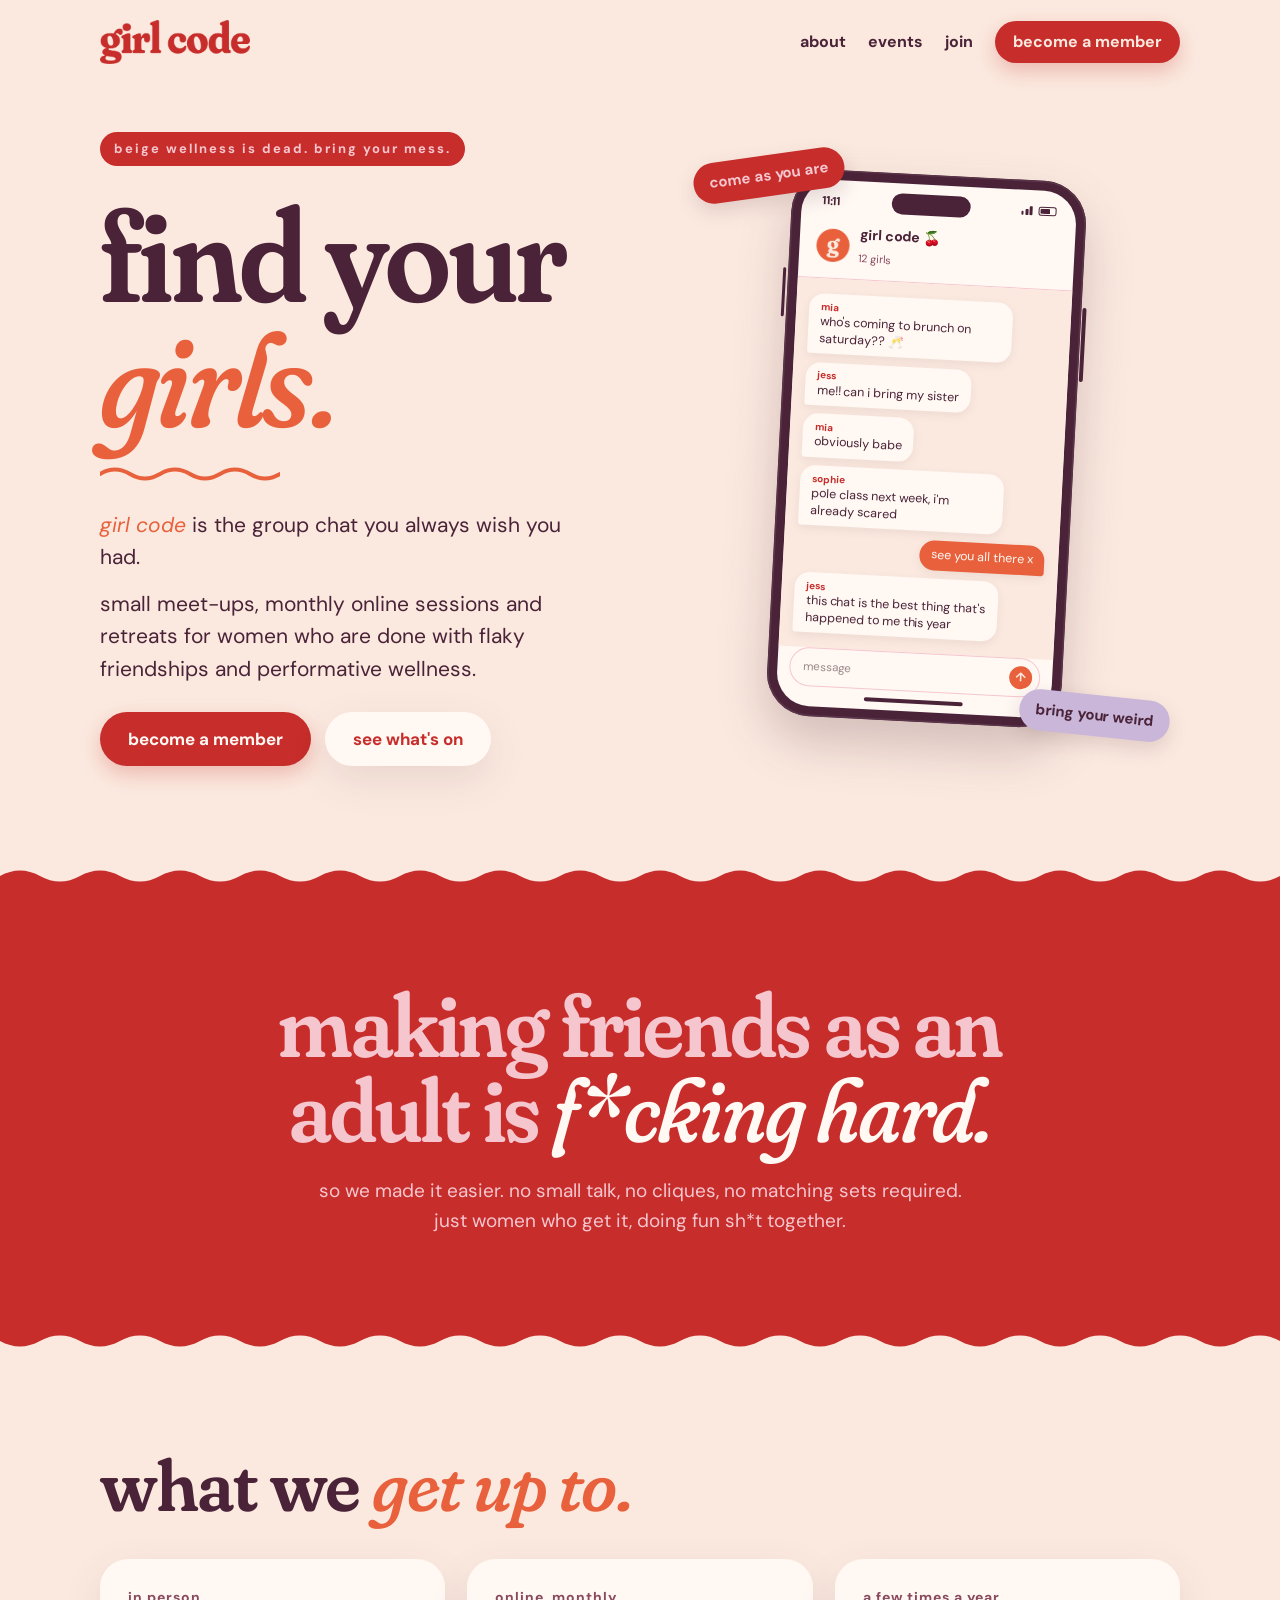
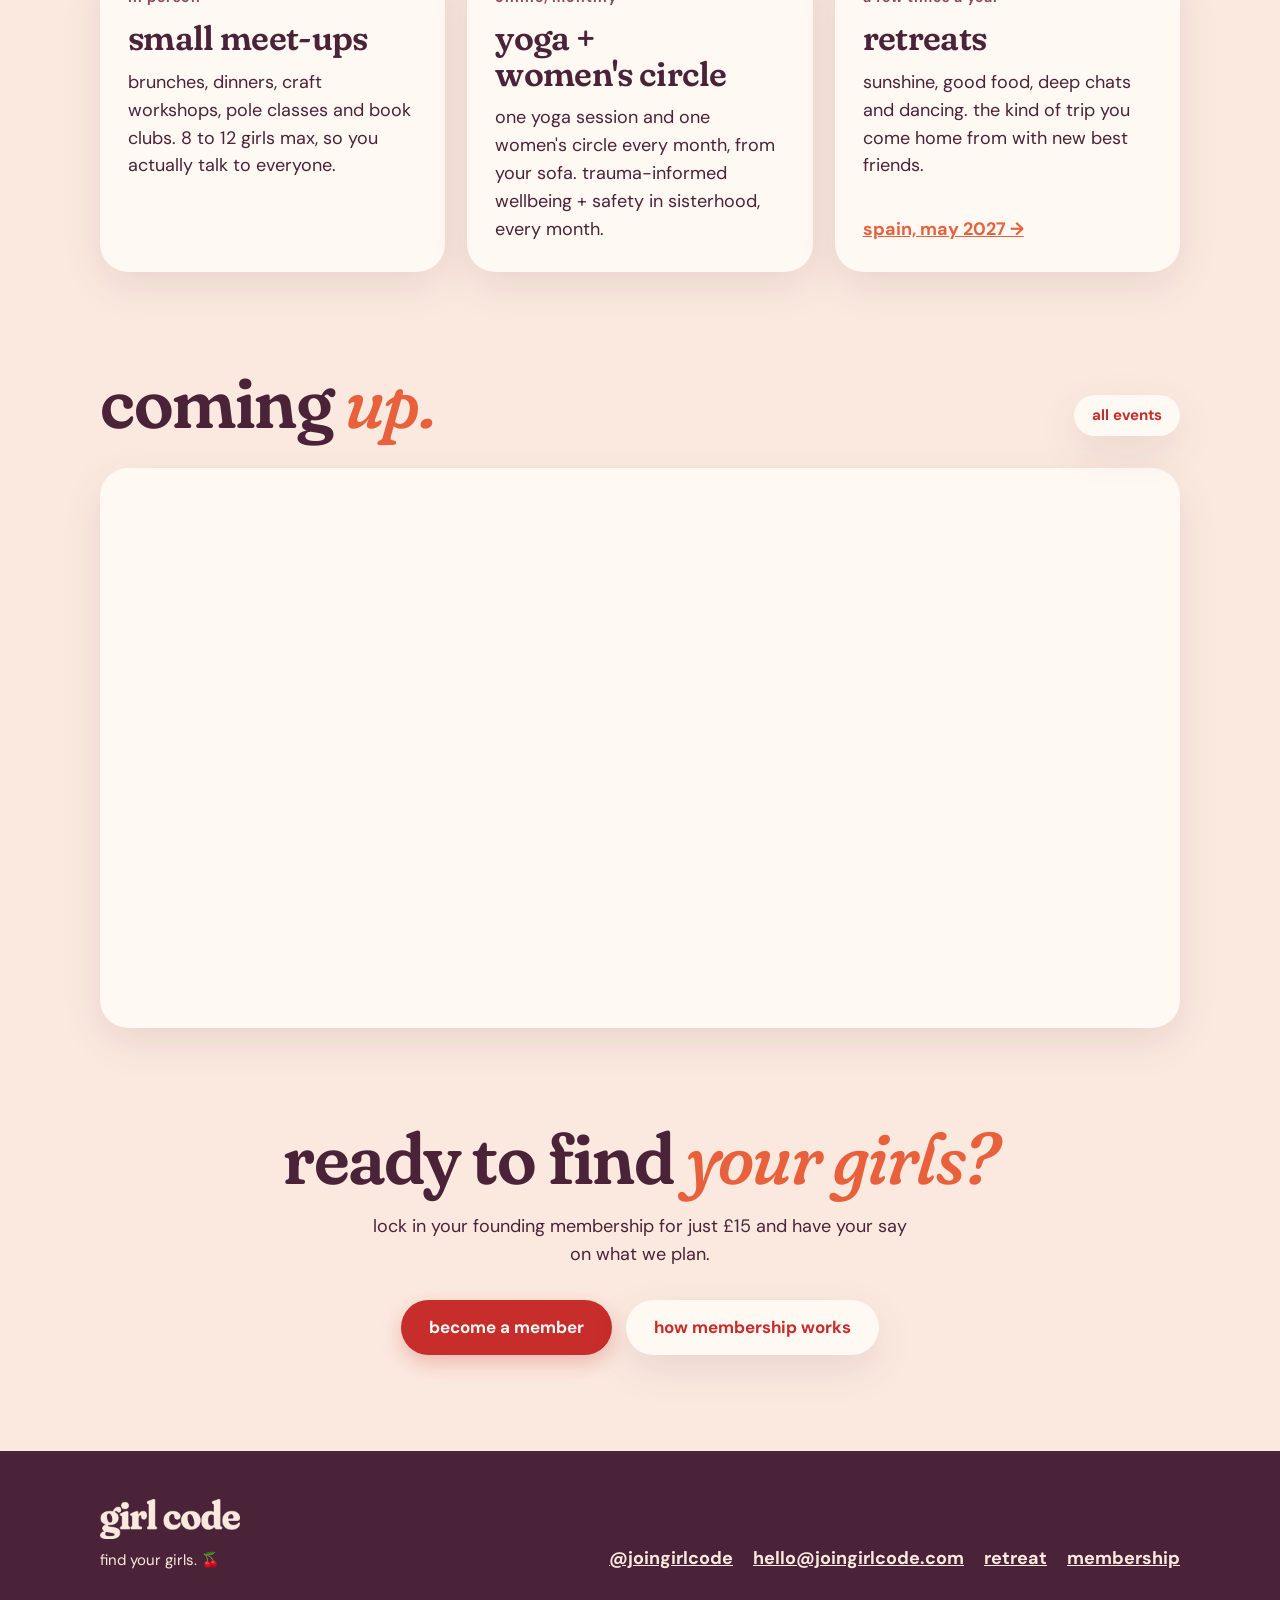
==== index.html @ 413a1314 "Add files via upload" ====
<!DOCTYPE html>
<html lang="en">
<head>
<meta charset="utf-8">
<meta name="viewport" content="width=device-width, initial-scale=1, viewport-fit=cover">
<title>girl code</title>
<meta name="description" content="the group chat you wish you had. small meet-ups, online sessions and retreats for women. find your girls.">
<meta property="og:title" content="girl code">
<meta property="og:description" content="the group chat you wish you had. small meet-ups, online sessions and retreats for women. find your girls.">
<meta property="og:image" content="https://joingirlcode.com/images/share-girlcode-v2.jpg">
<meta property="og:image:width" content="1200">
<meta property="og:image:height" content="630">
<meta name="twitter:card" content="summary_large_image">
<meta property="og:url" content="https://joingirlcode.com/">
<link rel="icon" href="favicon.ico?v=4" sizes="any">
<link rel="icon" type="image/png" sizes="32x32" href="images/favicon-v4-32.png">
<link rel="icon" type="image/png" sizes="192x192" href="images/favicon-v4-192.png">
<link rel="apple-touch-icon" href="images/apple-touch-icon-v4.png">
<link rel="preconnect" href="https://fonts.googleapis.com">
<link rel="preconnect" href="https://fonts.gstatic.com" crossorigin>
<link href="https://fonts.googleapis.com/css2?family=Fraunces:ital,opsz,wght,SOFT,WONK@0,9..144,400..700,0..100,0..1;1,9..144,400..700,0..100,0..1&family=DM+Sans:wght@400;700&display=swap" rel="stylesheet">
<link rel="stylesheet" href="style.css?v=21">
</head>
<body>
<header class="nav">
  <div class="wrap">
    <a class="nav__logo" href="index.html"><img src="images/logo-cherry.png" alt="girl code home" width="150" height="45"></a>
    <ul class="nav__links">
      <li><a href="about.html">about</a></li>
      <li><a href="events.html">events</a></li>
      <li><a href="join.html">join</a></li>
      <li><a class="btn btn--small" href="join.html" style="color:var(--blush)">become a member</a></li>
    </ul>
  </div>
</header>
<main>

<section class="hero">
  <div class="wrap">
    <div class="hero__copy">
      <span class="tag tag--red" style="align-self:flex-start">beige wellness is dead. bring your mess.</span>
      <h1>find your <em>girls.</em></h1>
      <div class="lede"><p style="margin:0 0 14px"><em>girl code</em> is the group chat you always wish you had.</p><p style="margin:0">small meet-ups, monthly online sessions and retreats for women who are done with flaky friendships and performative wellness.</p></div>
      <div class="btn-row">
        <a class="btn" href="join.html">become a member</a>
        <a class="btn btn--light" href="events.html">see what's on</a>
      </div>
    </div>
    <div class="chat" aria-hidden="true">
      <span class="sticker sticker--a">come as you are</span>
      <span class="sticker sticker--b">bring your weird</span>
      <div class="phone">
       <div class="phone__screen">
        <div class="phone__status"><span>11:11</span><span class="phone__island"></span><span class="phone__icons"><i></i><i></i><i></i><b></b></span></div>
        <div class="phone__top"><img src="images/g-sticker.png" alt=""><div><strong>girl code 🍒</strong><small>12 girls</small></div></div>
        <div class="phone__msgs">
          <div class="msg"><b>mia</b>who's coming to brunch on saturday?? 🥂</div>
          <div class="msg"><b>jess</b>me!! can i bring my sister</div>
          <div class="msg"><b>mia</b>obviously babe</div>
          <div class="msg"><b>sophie</b>pole class next week, i'm already scared</div>
          <div class="msg msg--me">see you all there x</div>
          <div class="msg"><b>jess</b>this chat is the best thing that's happened to me this year</div>
        </div>
        <div class="phone__input"><span>message</span><span class="phone__send">↑</span></div>
        <div class="phone__home"></div>
       </div>
      </div>
    </div>
    </div>
  </div>
</section>

<section class="band">
  <div class="wrap">
    <h2>making friends as an adult is <em>f*cking hard.</em></h2>
    <p>so we made it easier. no small talk, no cliques, no matching sets required. just women who get it, doing fun sh*t together.</p>
  </div>
</section>

<section>
  <div class="wrap">
    <h2>what we <em>get up to.</em></h2>
    <div class="grid3">
      <div class="card">
        <span class="card__meta">in person</span>
        <h3>small meet-ups</h3>
        <p>brunches, dinners, craft workshops, pole classes and book clubs. 8 to 12 girls max, so you actually talk to everyone.</p>
      </div>
      <div class="card">
        <span class="card__meta">online, monthly</span>
        <h3>yoga + women's circle</h3>
        <p>one yoga session and one women's circle every month, from your sofa. trauma-informed wellbeing + safety in sisterhood, every month.</p>
      </div>
      <div class="card">
        <span class="card__meta">a few times a year</span>
        <h3>retreats</h3>
        <p>sunshine, good food, deep chats and dancing. the kind of trip you come home from with new best friends.</p><a class="rt-link" href="retreat.html">spain, may 2027 →</a>
      </div>
    </div>
  </div>
</section>

<section class="follow">
  <div class="wrap">
    <div style="display:flex;justify-content:space-between;align-items:end;gap:16px;flex-wrap:wrap">
      <h2>coming <em>up.</em></h2>
      <a class="btn btn--light btn--small" href="events.html">all events</a>
    </div>
    <div class="luma luma--home" style="margin-top:32px">
      <iframe src="https://luma.com/embed/calendar/cal-heo0lxx5D9dYy6X/events?lt=light" title="girl code events calendar" loading="lazy" allowfullscreen></iframe>
    </div>
  </div>
</section>

<section class="cta follow">
  <div class="wrap">
    <h2>ready to find <em>your girls?</em></h2>
    <p>lock in your founding membership for just £15 and have your say on what we plan.</p>
    <div class="btn-row">
      <a class="btn" href="join.html">become a member</a>
      <a class="btn btn--light" href="join.html">how membership works</a>
    </div>
  </div>
</section>
</main>
<footer>
  <div class="wrap">
    <div>
      <img src="images/logo-peach-v2.png" alt="girl code" width="140" height="42">
      <p>find your girls. 🍒</p>
    </div>
    <div class="foot-links">
      <a href="https://www.instagram.com/joingirlcode/" target="_blank" rel="noopener">@joingirlcode</a>
      <a href="mailto:hello@joingirlcode.com">hello@joingirlcode.com</a>
      <a href="retreat.html">retreat</a>
      <a href="join.html">membership</a>
    </div>
  </div>
</footer>
</body>
</html>
---- style.css ----
/* girl code — sunset spritz: peach, aperol, cherry + pink, plum text, soft fraunces, wavy lines */
:root {
  --blush: #FBE9DF;   /* peach (background) */
  --rose: #F6C6CF;    /* pink */
  --cherry: #E8613C;  /* aperol (main accent) */
  --red: #C62D2B;     /* cherry red */
  --coral: #F08A7E;
  --lilac: #C9B6D9;
  --deep: #8A4A5E;
  --ink: #4A2338;     /* plum (text) */
  --white: #FFF8F3;
  --soft: 0 14px 40px rgba(74, 35, 56, .10);
  --serif: 'Fraunces', Georgia, 'Times New Roman', serif;
  --sans: 'DM Sans', Helvetica, Arial, sans-serif;
  --gutter: max(20px, env(safe-area-inset-left, 0px));
  --gutter-r: max(20px, env(safe-area-inset-right, 0px));
  --wrap: 1120px;
  color-scheme: light;
}

* { box-sizing: border-box; }
html { scroll-behavior: smooth; }
body {
  margin: 0;
  background: var(--blush);
  color: var(--ink);
  font-family: var(--sans);
  font-size: 18px;
  line-height: 1.55;
  -webkit-font-smoothing: antialiased;
}
img { max-width: 100%; display: block; }
a { color: var(--cherry); }
a:focus-visible, button:focus-visible { outline: 3px solid var(--cherry); outline-offset: 3px; border-radius: 6px; }

.wrap { max-width: var(--wrap); margin: 0 auto; padding-left: var(--gutter); padding-right: var(--gutter-r); }

/* nav */
.nav { padding-block: 20px; }
.nav .wrap { display: flex; align-items: center; justify-content: space-between; gap: 16px; flex-wrap: wrap; }
.nav__logo img { width: 150px; }
.nav__links { display: flex; align-items: center; gap: 22px; flex-wrap: wrap; list-style: none; margin: 0; padding: 0; }
.nav__links a { color: var(--ink); text-decoration: none; font-weight: 700; font-size: 16px; }
.nav__links a:hover, .nav__links a[aria-current="page"] { color: var(--cherry); text-decoration: underline; text-underline-offset: 5px; text-decoration-thickness: 2px; }

/* buttons */
.btn {
  display: inline-block; text-decoration: none; font-weight: 700; font-size: 17px;
  padding: 14px 28px; border-radius: 999px; border: 2px solid var(--ink);
  background: var(--cherry); color: var(--blush);
  transition: transform .15s ease, box-shadow .15s ease;
  box-shadow: 4px 4px 0 var(--ink);
}
.btn:hover { transform: translate(-2px, -2px); box-shadow: 6px 6px 0 var(--ink); }
.btn--light { background: var(--white); color: var(--cherry); }
.btn--small { padding: 9px 18px; font-size: 15px; box-shadow: 3px 3px 0 var(--ink); }
.btn-row { display: flex; gap: 14px; flex-wrap: wrap; }

/* type */
h1, h2, h3 { font-family: var(--serif); font-weight: 400; line-height: .95; margin: 0; text-wrap: balance; }
h1 { font-size: clamp(64px, 11vw, 132px); letter-spacing: -1px; }
h2 { font-size: clamp(42px, 6vw, 72px); }
h3 { font-size: 34px; line-height: 1.05; }
em { color: var(--cherry); }
.lede { font-size: 21px; max-width: 34ch; }
.tag {
  display: inline-block; background: var(--ink); color: var(--blush); font-weight: 700;
  font-size: 13px; letter-spacing: 2px; padding: 7px 14px; border-radius: 999px;
}
.tag--red { background: var(--cherry); }
.tag--rose { background: var(--rose); color: var(--ink); }
.muted { color: var(--deep); }

section { padding-block: 72px; }

/* hero */
.hero { padding-block: 40px 80px; overflow-x: clip; }
.hero .wrap { display: grid; grid-template-columns: 1.05fr 1fr; gap: 40px; align-items: center; }
.hero__copy { display: flex; flex-direction: column; gap: 26px; min-width: 0; }
.fan { position: relative; height: 520px; }
.fan img {
  position: absolute; width: 190px; border-radius: 22px; border: 3px solid var(--ink);
  box-shadow: 0 16px 30px rgba(42, 26, 26, .22); top: 40px; left: 50%;
  transition: transform .3s ease;
}
.fan img:nth-child(1) { transform: translateX(-150%) rotate(-16deg); top: 90px; }
.fan img:nth-child(2) { transform: translateX(-95%) rotate(-7deg); top: 50px; }
.fan img:nth-child(3) { transform: translateX(-50%) rotate(2deg); top: 30px; }
.fan img:nth-child(4) { transform: translateX(-5%) rotate(10deg); top: 60px; }
.fan img:nth-child(5) { transform: translateX(45%) rotate(18deg); top: 110px; }
.fan:hover img:nth-child(3) { transform: translateX(-50%) rotate(2deg) translateY(-12px); }
.bubble {
  position: absolute; font-weight: 700; font-size: 17px; padding: 10px 18px; border: 2px solid var(--ink);
  border-radius: 20px 20px 20px 4px; background: var(--white); color: var(--ink); z-index: 2;
}
.bubble--red { background: var(--cherry); color: var(--blush); border-radius: 20px 20px 4px 20px; }

/* POV band */
.band { background: var(--cherry); color: var(--blush); text-align: center; padding-block: 64px; }
.band h2 { font-size: clamp(46px, 7vw, 92px); }
.band em { color: var(--rose); }
.band p { max-width: 52ch; margin: 22px auto 0; font-size: 19px; }

/* cards */
.grid3 { display: grid; grid-template-columns: repeat(3, minmax(0, 1fr)); gap: 22px; margin-top: 40px; }
.card {
  background: var(--white); border: 2px solid var(--ink); border-radius: 24px; padding: 28px;
  display: flex; flex-direction: column; gap: 12px; min-width: 0;
}
.card p { margin: 0; }
.card__meta { font-size: 14px; font-weight: 700; letter-spacing: 1px; color: var(--deep); }

/* events */
.event { display: grid; grid-template-columns: 170px 1fr auto; gap: 26px; align-items: center;
  background: var(--white); border: 2px solid var(--ink); border-radius: 24px; padding: 26px 30px; }
.event + .event { margin-top: 18px; }
.event__when { font-family: var(--serif); font-size: 32px; line-height: 1; color: var(--cherry); }
.event__when small { display: block; font-family: var(--sans); font-size: 14px; font-weight: 700; color: var(--ink); margin-top: 8px; letter-spacing: 1px; }
.event__body { min-width: 0; display: flex; flex-direction: column; gap: 8px; }
.event__body p { margin: 0; }
.event__tags { display: flex; gap: 8px; flex-wrap: wrap; }

/* table */
.table-wrap { overflow-x: auto; margin-top: 34px; border: 2px solid var(--ink); border-radius: 24px; background: var(--white); }
table { width: 100%; border-collapse: collapse; min-width: 560px; }
th, td { text-align: left; padding: 16px 22px; border-bottom: 1px solid var(--rose); vertical-align: top; }
thead th { background: var(--ink); color: var(--blush); font-size: 15px; letter-spacing: 1px; }
thead th.highlight { background: var(--cherry); }
tbody tr:last-child td { border-bottom: 0; }
td.yes { font-weight: 700; color: var(--cherry); }

/* price */
.price { display: grid; grid-template-columns: 1fr 1fr; gap: 22px; margin-top: 40px; }
.price__card { border: 2px solid var(--ink); border-radius: 28px; padding: 32px; background: var(--white); display: flex; flex-direction: column; gap: 14px; min-width: 0; }
.price__card--hot { background: var(--cherry); color: var(--blush); box-shadow: 8px 8px 0 var(--ink); }
.price__card--hot em { color: var(--rose); }
.price__num { font-family: var(--serif); font-size: 88px; line-height: .9; }
.price__num small { font-family: var(--sans); font-size: 18px; }
.price__card ul { margin: 0; padding-left: 20px; display: flex; flex-direction: column; gap: 6px; }

/* about */
.split { display: grid; grid-template-columns: 1fr 1fr; gap: 56px; align-items: start; }
.split > * { min-width: 0; }
.prose p { margin: 0 0 18px; max-width: 60ch; }
.photo { position: relative; border: 3px solid var(--ink); border-radius: 28px; background: var(--rose); aspect-ratio: 4 / 5; overflow: hidden; display: grid; place-items: center; transform: rotate(-2deg); max-width: 100%; }
.photo img { width: 100%; height: 100%; object-fit: cover; }
.photo img.placeholder { position: absolute; top: 50%; left: 50%; transform: translate(-50%, -50%); width: 45%; height: auto; object-fit: contain; }
.prose .quote, .quote { font-family: var(--serif); font-style: italic; font-size: 34px; line-height: 1.1; color: var(--cherry); border-left: 4px solid var(--cherry); padding-left: 20px; margin: 48px 0 30px; }

/* cta */
.cta { text-align: center; }
.cta .btn-row { justify-content: center; margin-top: 28px; }
.cta p { max-width: 46ch; margin: 18px auto 0; }

/* footer */
footer { background: var(--ink); color: var(--blush); padding-block: 48px; }
footer .wrap { display: flex; justify-content: space-between; gap: 24px; flex-wrap: wrap; align-items: flex-end; }
footer a { color: var(--blush); }
footer img { width: 140px; margin-bottom: 10px; }
footer p { margin: 0; font-size: 15px; }
.foot-links { display: flex; gap: 20px; flex-wrap: wrap; font-weight: 700; }

@media (max-width: 860px) {
  .hero .wrap, .split, .price { grid-template-columns: 1fr; }
  .grid3 { grid-template-columns: 1fr; }
  .fan { height: 420px; }
  .fan img { width: 150px; }
  .event { grid-template-columns: 1fr; gap: 14px; }
  section { padding-block: 56px; }
}
@media (max-width: 480px) {
  .nav__links { gap: 14px; }
  .nav__links a { font-size: 15px; }
  .fan { height: 340px; }
  .fan img { width: 118px; border-radius: 16px; }
  .bubble { font-size: 14px; }
}
@media (prefers-reduced-motion: reduce) {
  * { transition: none !important; scroll-behavior: auto !important; }
}

/* group chat mockup (home hero) */
.chat { position: relative; display: flex; justify-content: center; padding-block: 20px; }
.phone {
  width: 330px; max-width: 100%; background: var(--ink); border-radius: 52px; padding: 12px;
  box-shadow: 10px 10px 0 var(--cherry), inset 0 0 0 2px #4a3434; transform: rotate(3deg); position: relative;
}
.phone::before, .phone::after { content: ""; position: absolute; width: 4px; border-radius: 4px; background: var(--ink); }
.phone::before { left: -6px; top: 120px; height: 60px; }
.phone::after { right: -6px; top: 150px; height: 90px; }
.phone__screen { background: var(--white); border-radius: 40px; overflow: hidden; }
.phone__status { display: flex; align-items: center; justify-content: space-between; padding: 12px 24px 4px; font-size: 14px; font-weight: 700; }
.phone__island { width: 96px; height: 26px; border-radius: 999px; background: var(--ink); }
.phone__icons { display: flex; align-items: flex-end; gap: 2px; }
.phone__icons i { display: block; width: 3px; background: var(--ink); border-radius: 1px; }
.phone__icons i:nth-child(1) { height: 5px; } .phone__icons i:nth-child(2) { height: 8px; } .phone__icons i:nth-child(3) { height: 11px; }
.phone__icons b { display: block; width: 22px; height: 11px; border: 1.5px solid var(--ink); border-radius: 3px; margin-left: 5px; background: linear-gradient(90deg, var(--ink) 70%, transparent 70%); background-clip: content-box; padding: 1px; }
.phone__input { display: flex; align-items: center; justify-content: space-between; margin: 0 14px 10px; padding: 8px 8px 8px 16px; border: 1.5px solid var(--rose); border-radius: 999px; color: #9b8a8c; font-size: 14px; background: var(--white); }
.phone__send { width: 28px; height: 28px; border-radius: 50%; background: var(--cherry); color: var(--blush); display: grid; place-items: center; font-weight: 700; font-size: 15px; }
.phone__home { width: 120px; height: 5px; border-radius: 999px; background: var(--ink); margin: 6px auto 10px; }
.phone__top { display: flex; align-items: center; gap: 12px; padding: 10px 20px 12px; border-bottom: 2px solid var(--rose); }
.phone__top img { width: 40px; height: 40px; object-fit: contain; }
.phone__top strong { display: block; font-size: 17px; }
.phone__top small { color: var(--deep); font-size: 13px; }
.phone__msgs { display: flex; flex-direction: column; gap: 10px; padding: 18px 16px 18px; background: var(--blush); }
.msg { align-self: flex-start; max-width: 82%; background: var(--white); border: 2px solid var(--ink); border-radius: 18px 18px 18px 4px; padding: 8px 14px; font-size: 15px; line-height: 1.35; }
.msg b { display: block; font-size: 12px; color: var(--cherry); }
.msg--me { align-self: flex-end; background: var(--cherry); color: var(--blush); border-radius: 18px 18px 4px 18px; }
.sticker { position: absolute; z-index: 2; font-weight: 700; font-size: 15px; padding: 9px 16px; border: 2px solid var(--ink); border-radius: 999px; }
.sticker--a { top: 0; left: 4%; background: var(--cherry); color: var(--blush); transform: rotate(-8deg); }
.sticker--b { bottom: 6px; right: 2%; background: var(--rose); color: var(--ink); transform: rotate(6deg); }
@media (max-width: 480px) { .phone { width: 296px; border-radius: 46px; } .sticker { font-size: 13px; } }

.origin-quote { align-self: center; }
.origin-quote .quote { font-size: 46px; margin: 0; padding-left: 28px; }
@media (max-width: 800px) { .origin-quote .quote { font-size: 34px; margin-top: 16px; } }

/* waitlist page */
.wl { padding-block: 40px 90px; overflow-x: clip; }
.wl .wrap { display: grid; grid-template-columns: 1.1fr 1fr; grid-template-areas: 'intro card' 'perks card'; column-gap: 56px; row-gap: 36px; align-items: start; }
.wl__intro { grid-area: intro; } .wl__perks { grid-area: perks; } .wl__card { grid-area: card; }
.wl__copy { display: flex; flex-direction: column; gap: 22px; min-width: 0; }
.wl__h2 { font-size: clamp(34px, 4vw, 48px); margin-top: 14px; }
.perks { list-style: none; margin: 0; padding: 0; display: flex; flex-direction: column; gap: 16px; }
.perks li { display: flex; gap: 16px; align-items: flex-start; font-size: 17px; line-height: 1.5; }
.perks li > span { flex: none; font-size: 18px; line-height: 1.5; }
.wl__card { position: relative; background: var(--white); border: 3px solid var(--ink); border-radius: 28px; padding: 44px 36px 34px; box-shadow: 10px 10px 0 var(--cherry); margin-top: 30px; min-width: 0; }
.wl__card h3 { font-family: var(--serif); font-weight: 400; font-size: 46px; line-height: 1; margin: 0 0 10px; }
.wl__card h3 em { color: var(--cherry); }
.wl__sticker { background: var(--rose); color: var(--ink); position: absolute; top: -22px; right: 24px; transform: rotate(6deg); }
.field { display: flex; flex-direction: column; gap: 8px; font-weight: 700; font-size: 14px; letter-spacing: .5px; margin-bottom: 18px; }
.field input { font: inherit; font-weight: 400; font-size: 18px; padding: 16px 18px; border: 2px solid var(--ink); border-radius: 16px; background: var(--blush); color: var(--ink); outline: none; width: 100%; box-sizing: border-box; }
.field input:focus { border-color: var(--cherry); box-shadow: 0 0 0 4px var(--rose); }
.consent { display: flex; gap: 12px; align-items: flex-start; font-size: 14px; line-height: 1.45; color: var(--deep); margin-bottom: 24px; cursor: pointer; }
.consent input { flex: none; width: 22px; height: 22px; margin: 1px 0 0; accent-color: var(--cherry); }
.wl__btn { width: 100%; justify-content: center; font-size: 19px; border: 0; cursor: pointer; }
.wl__btn:disabled { opacity: .7; cursor: wait; }
.wl__err { color: var(--cherry); font-weight: 700; font-size: 14px; margin: 12px 0 0; min-height: 1em; }
.wl__done { text-align: center; }
.wl__done h3 { margin-top: 16px; }
.wl__done p { margin: 0 0 22px; font-size: 17px; }
@media (max-width: 860px) {
  .wl .wrap { grid-template-columns: 1fr; grid-template-areas: 'intro' 'card' 'perks'; row-gap: 30px; }
  .wl__h2 { margin-top: 20px; }
  .wl__card { padding: 40px 22px 28px; box-shadow: 6px 6px 0 var(--cherry); }
}
.wl .lede { max-width: 38ch; text-wrap: pretty; }

/* events: phone readability */
@media (max-width: 860px) {
  .event { gap: 18px; padding: 28px 24px 26px; border-radius: 22px; }
  .event + .event { margin-top: 22px; }
  .event__when { display: flex; align-items: baseline; flex-wrap: wrap; gap: 4px 12px; font-size: 26px; padding-bottom: 16px; border-bottom: 2px solid var(--rose); }
  .event__when small { margin-top: 0; font-size: 13px; color: var(--deep); }
  .event__body { gap: 14px; }
  .event__tags .tag { font-size: 11px; letter-spacing: 1.5px; padding: 6px 12px; }
  .event__body h3 { font-size: 32px; line-height: 1; }
  .event__body p { font-size: 16px; line-height: 1.65; color: #4a3434; }
  .event .btn { align-self: flex-start; justify-self: start; width: auto; padding: 12px 22px; font-size: 15px; }
}

/* luma calendar */
.luma { background: var(--white); border: 3px solid var(--ink); border-radius: 28px; overflow: hidden; box-shadow: 8px 8px 0 var(--cherry); }
.luma iframe { display: block; width: 100%; height: 760px; border: 0; }
.luma__note { margin: 26px 0 0; font-size: 16px; color: var(--deep); }
@media (max-width: 860px) {
  .luma { border-radius: 22px; box-shadow: 5px 5px 0 var(--cherry); }
  .luma iframe { height: 820px; }
}
.luma--home iframe { height: 560px; }

/* ===== spacing system (one rhythm for the whole site) ===== */
:root { --space: 96px; --space-sm: 48px; }
section { padding-block: var(--space); }
section.follow { padding-top: 0; }
.hero { padding-block: var(--space-sm) var(--space); }
.hero.page-head { padding-block: var(--space-sm) var(--space-sm); }
.page-head .lede { margin-top: 20px !important; }
.page-head h1 { margin-top: 20px !important; }
.follow .price, .follow .grid3 { margin-top: 0; }
.band { padding-block: var(--space); }
.band p { margin-top: 24px; }
.cta p { margin-top: 20px; }
.cta .btn-row { margin-top: 32px; }
@media (max-width: 860px) {
  :root { --space: 64px; --space-sm: 32px; }
  .split { gap: 32px; }
  .hero .wrap { gap: 48px; }
}

/* home: smaller phone (scaled evenly, keeps its shape) */
.phone { width: 355px; zoom: .83; }
@media (max-width: 480px) { .phone { width: 355px; zoom: .8; } }

/* about: origins + quote */
.origin-quote .quote { margin: 0; }
@media (max-width: 800px) { .origin-quote .quote { margin: 0; font-size: 34px; } }

/* about: founder photo */
.founder { display: flex; flex-direction: column; gap: 28px; }
.founder__title h2 { margin-top: 20px; }
.founder__photo { width: 100%; max-width: 340px; height: auto; transform: rotate(-3deg); filter: drop-shadow(8px 10px 0 rgba(42,26,26,.35)); }
@media (max-width: 860px) {
  .founder { flex-direction: row; align-items: center; justify-content: space-between; gap: 16px; }
  .founder__photo { width: 44%; max-width: 200px; flex: none; }
}
@media (max-width: 480px) { .chat { padding-top: 34px; } .sticker--a { top: 0; left: 0; } }

/* retreat page */
.rt-spaces { position: static; background: var(--rose); color: var(--ink); transform: rotate(-4deg); align-self: center; }
.rt-facts { display: grid; grid-template-columns: repeat(4, minmax(0, 1fr)); border: 2px solid var(--ink); border-radius: 24px; background: var(--white); overflow: hidden; }
.rt-facts > div { padding: 24px; border-left: 2px solid var(--rose); }
.rt-facts > div:first-child { border-left: 0; }
.rt-facts p { margin: 8px 0 0; font-size: 16px; line-height: 1.5; }
.rt-grid { grid-template-columns: repeat(2, minmax(0, 1fr)); margin-top: 32px; }
.rt-link { font-weight: 700; color: var(--cherry); text-decoration: underline; margin-top: auto; }
.rt-form { max-width: 560px; margin: 0 auto; }
@media (max-width: 860px) {
  .rt-facts { grid-template-columns: 1fr 1fr; }
  .rt-facts > div:nth-child(3) { border-left: 0; }
  .rt-facts > div:nth-child(n+3) { border-top: 2px solid var(--rose); }
  .rt-grid { grid-template-columns: 1fr; }
}
@media (max-width: 480px) {
  .rt-facts { grid-template-columns: 1fr; }
  .rt-facts > div { border-left: 0; }
  .rt-facts > div + div { border-top: 2px solid var(--rose); }
}
.follow .rt-grid { margin-top: 40px; }
.rt-wide { margin: 32px 0 0; border: 3px solid var(--ink); border-radius: 28px; overflow: hidden; box-shadow: 8px 8px 0 var(--cherry); }
.rt-wide img { display: block; width: 100%; height: 520px; object-fit: cover; }
.rt-villa { align-items: center; }
.rt-list { margin: 0 0 18px; padding-left: 20px; line-height: 1.7; }
.rt-grid4 { display: grid; grid-template-columns: 1fr 1fr; gap: 14px; }
.rt-grid4 img { width: 100%; aspect-ratio: 1; object-fit: cover; border: 2px solid var(--ink); border-radius: 20px; display: block; }
.rt-grid4 img:nth-child(1) { transform: rotate(-1.5deg); } .rt-grid4 img:nth-child(4) { transform: rotate(1.5deg); }
.rt-polaroid { display: block; width: 100%; max-width: 360px; margin-top: 32px; border: 8px solid var(--white); border-bottom-width: 36px; border-radius: 6px; transform: rotate(-3deg); box-shadow: 0 16px 30px rgba(42,26,26,.3); }
@media (max-width: 860px) {
  .rt-wide img { height: 300px; }
  .rt-wide { box-shadow: 5px 5px 0 var(--cherry); border-radius: 22px; }
  .rt-polaroid { max-width: 260px; margin: 24px auto 0; }
}
.rt-strike { text-decoration: line-through; text-decoration-color: var(--rose); text-decoration-thickness: 5px; }

/* events: retreat highlight */
.rt-promo { position: relative; display: grid; grid-template-columns: 1fr 1fr; margin-top: 56px; background: var(--cherry); color: var(--blush); border: 3px solid var(--ink); border-radius: 28px; box-shadow: 8px 8px 0 var(--ink); text-decoration: none; overflow: visible; transition: transform .2s ease, box-shadow .2s ease; }
.rt-promo:hover { transform: translate(-2px, -2px); box-shadow: 10px 10px 0 var(--ink); }
.rt-promo img { width: 100%; height: 100%; min-height: 320px; object-fit: cover; display: block; border-radius: 25px 0 0 25px; }
.rt-promo__txt { padding: 44px; display: flex; flex-direction: column; gap: 18px; justify-content: center; }
.rt-promo__txt h2 { font-size: clamp(40px, 5vw, 60px); }
.rt-promo__txt em { color: var(--rose); }
.rt-promo__txt p { margin: 0; font-size: 17px; line-height: 1.55; }
.rt-promo__sticker { top: -20px; right: 28px; background: var(--rose); color: var(--ink); transform: rotate(6deg); }
@media (max-width: 860px) {
  .rt-promo { grid-template-columns: 1fr; box-shadow: 5px 5px 0 var(--ink); }
  .rt-promo img { min-height: 0; height: 220px; border-radius: 25px 25px 0 0; }
  .rt-promo__txt { padding: 28px 24px 32px; }
}
.wc-steps .card h3 { font-size: 32px; }
.rt-elements { margin: 20px 0 0; font-size: 19px; line-height: 1.55; max-width: 52ch; }

/* terms page */
.tc > * { max-width: 760px; }
.tc .tc-h { font-size: clamp(32px, 4vw, 44px); margin: 48px 0 16px; }
.tc ul { padding-left: 22px; margin: 0 0 18px; }
.tc li { margin-bottom: 10px; line-height: 1.6; }
.tc p, .tc li { font-size: 17px; }


/* ================= sunset spritz refresh ================= */
h1, h2, h3, .price__num, .event__when, .quote { font-family: var(--serif); font-weight: 600; font-variation-settings: 'SOFT' 100, 'WONK' 1; letter-spacing: -.02em; }
h1 em, h2 em, h3 em, .quote { font-weight: 500; }
em { font-variation-settings: 'SOFT' 100, 'WONK' 1; }

/* soft, rounded, no hard outlines */
.btn, .btn--small { border: 0; box-shadow: 0 8px 20px rgba(232, 97, 60, .28); }
.btn:hover { transform: translateY(-2px); box-shadow: 0 12px 26px rgba(232, 97, 60, .34); }
.btn--light { background: var(--white); color: var(--cherry); box-shadow: var(--soft); }
.card, .event, .table-wrap, .price__card, .luma, .wl__card, .rt-facts, .photo { border: 0 !important; box-shadow: var(--soft) !important; border-radius: 28px; }
.price__card--hot { background: var(--red); color: var(--rose); box-shadow: 0 18px 40px rgba(198, 45, 43, .28) !important; }
.price__card--hot em { color: var(--white); }
.price__card--hot .btn--light { color: var(--red); }
thead th { background: var(--ink); color: var(--white); }
thead th.highlight { background: var(--red); }
.tag { background: var(--ink); color: var(--white); }
.tag--red { background: var(--red); color: var(--rose); }
.tag--rose { background: var(--rose); color: var(--ink); }
.rt-wide, .rt-grid4 img { border: 0 !important; box-shadow: var(--soft) !important; }
.rt-promo { border: 0; background: var(--red); color: var(--rose); box-shadow: 0 18px 40px rgba(198, 45, 43, .25); }
.rt-promo:hover { box-shadow: 0 22px 48px rgba(198, 45, 43, .32); }
.rt-promo__txt em { color: var(--white); }
.field input { border: 2px solid var(--rose); background: var(--white); }
.field input:focus { border-color: var(--cherry); box-shadow: 0 0 0 4px rgba(232, 97, 60, .18); }

/* the red + pink band, with wavy edges */
.band { background: var(--red); color: var(--rose); position: relative; margin-block: 24px; }
.band em { color: var(--white); }
.band::before, .band::after { content: ''; position: absolute; left: 0; right: 0; height: 22px;
  background: url("data:image/svg+xml,%3Csvg xmlns='http://www.w3.org/2000/svg' width='80' height='22' viewBox='0 0 80 22'%3E%3Cpath d='M0 22 V11 Q20 0 40 11 T80 11 V22Z' fill='%23C62D2B'/%3E%3C/svg%3E") repeat-x; background-size: 80px 22px; }
.band::before { top: -21px; }
.band::after { bottom: -21px; transform: scaleY(-1); }

/* signature wavy line under page titles */
.hero h1::after, .page-head h1::after { content: ''; display: block; width: 180px; height: 18px; margin-top: 22px;
  background: url("data:image/svg+xml,%3Csvg xmlns='http://www.w3.org/2000/svg' width='60' height='18' viewBox='0 0 60 18'%3E%3Cpath d='M0 9 Q15 0 30 9 T60 9' stroke='%23E8613C' stroke-width='4' fill='none' stroke-linecap='round'/%3E%3C/svg%3E") repeat-x; background-size: 60px 18px; }

/* phone mock: softer */
.phone { box-shadow: 0 30px 60px rgba(74, 35, 56, .22), inset 0 0 0 2px #5a3448 !important; }
.msg { border: 0; box-shadow: 0 4px 12px rgba(74, 35, 56, .08); }
.msg--me { background: var(--cherry); color: var(--white); }
.msg b { color: var(--red); }
.phone__top { border-bottom-color: var(--rose); }
.sticker { border: 0; box-shadow: 0 8px 20px rgba(74, 35, 56, .15); }
.sticker--a { background: var(--red); color: var(--rose); }
.sticker--b { background: var(--lilac); color: var(--ink); }
.bubble { border: 0; box-shadow: var(--soft); }
.fan img { border: 0; }
.nav__logo img, footer img { height: auto; }

/* more red, less orange: buttons, nav and logo in cherry red */
.btn, .btn--small { background: var(--red); color: var(--white); box-shadow: 0 8px 20px rgba(198, 45, 43, .26); }
.btn:hover { box-shadow: 0 12px 26px rgba(198, 45, 43, .32); }
.btn--light, .price__card--hot .btn--light { background: var(--white); color: var(--red); box-shadow: var(--soft); }
.nav__links a:hover, .nav__links a[aria-current="page"] { color: var(--red); }
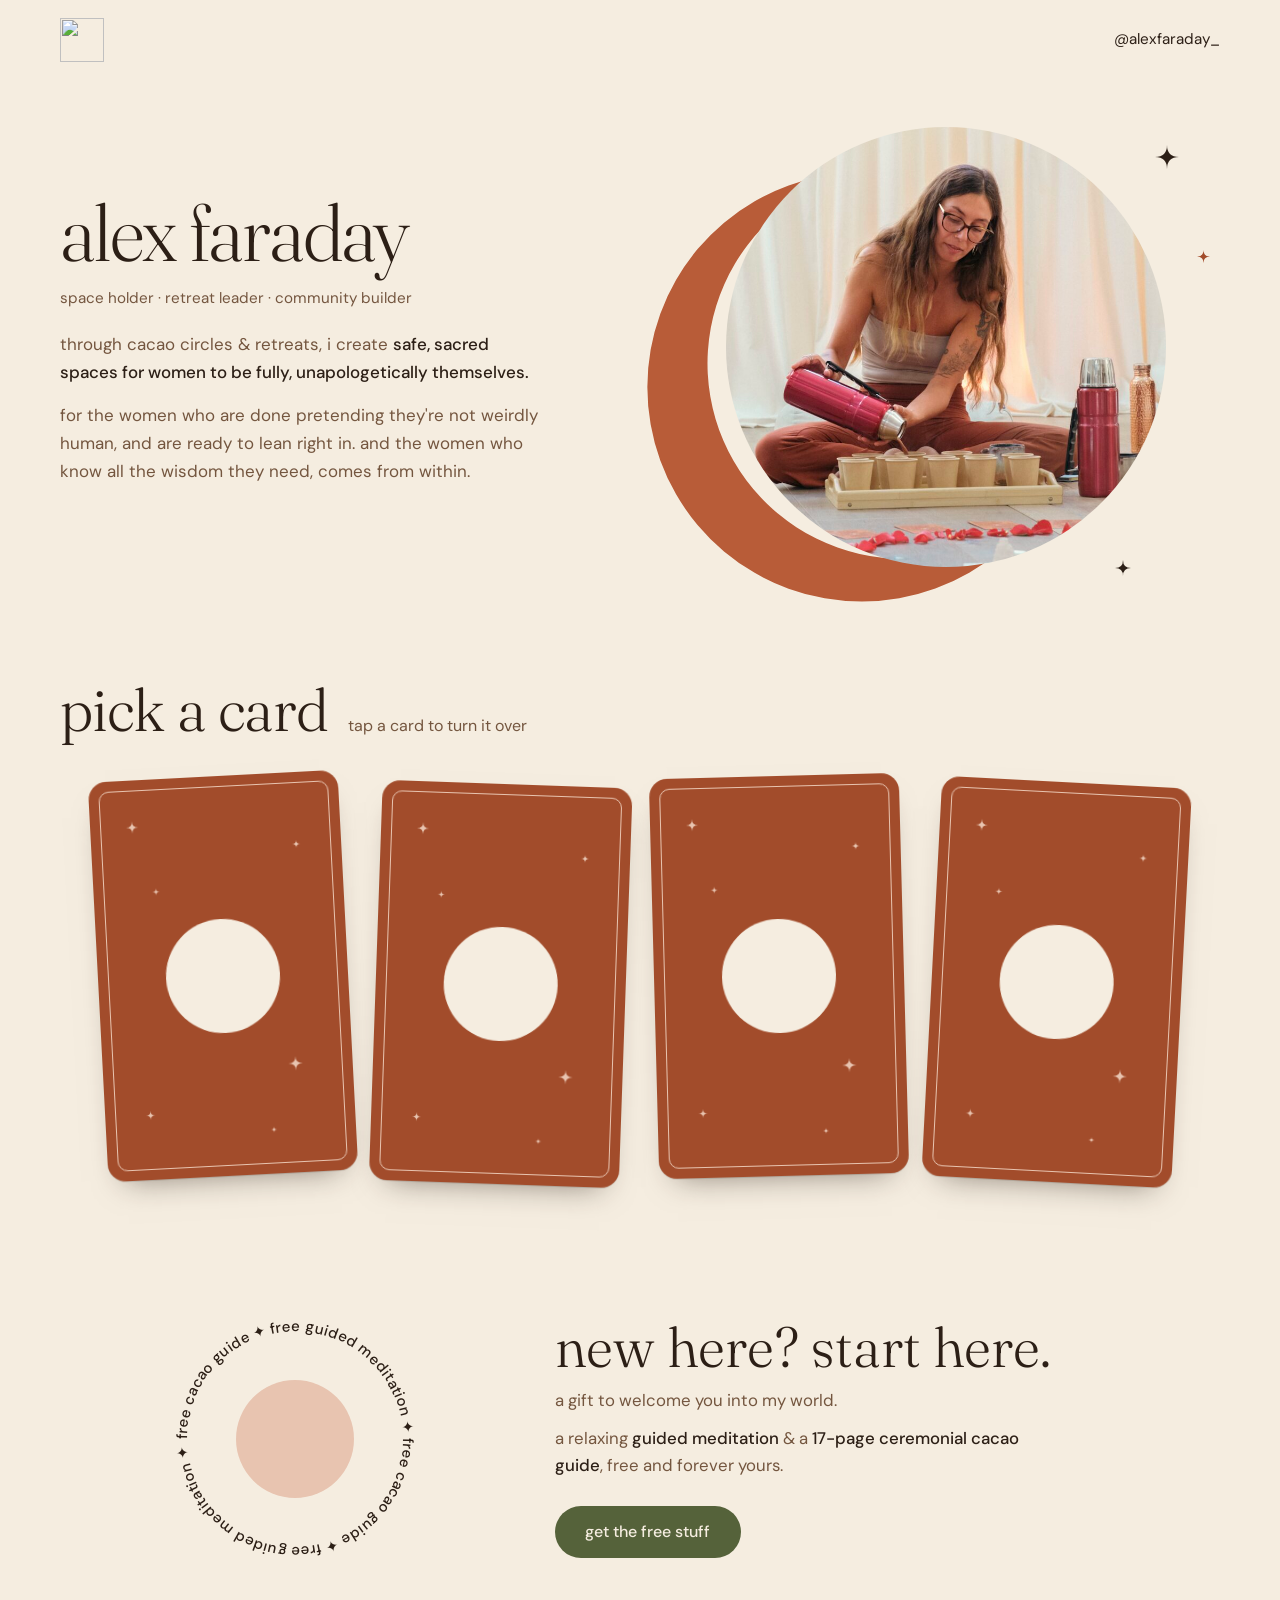
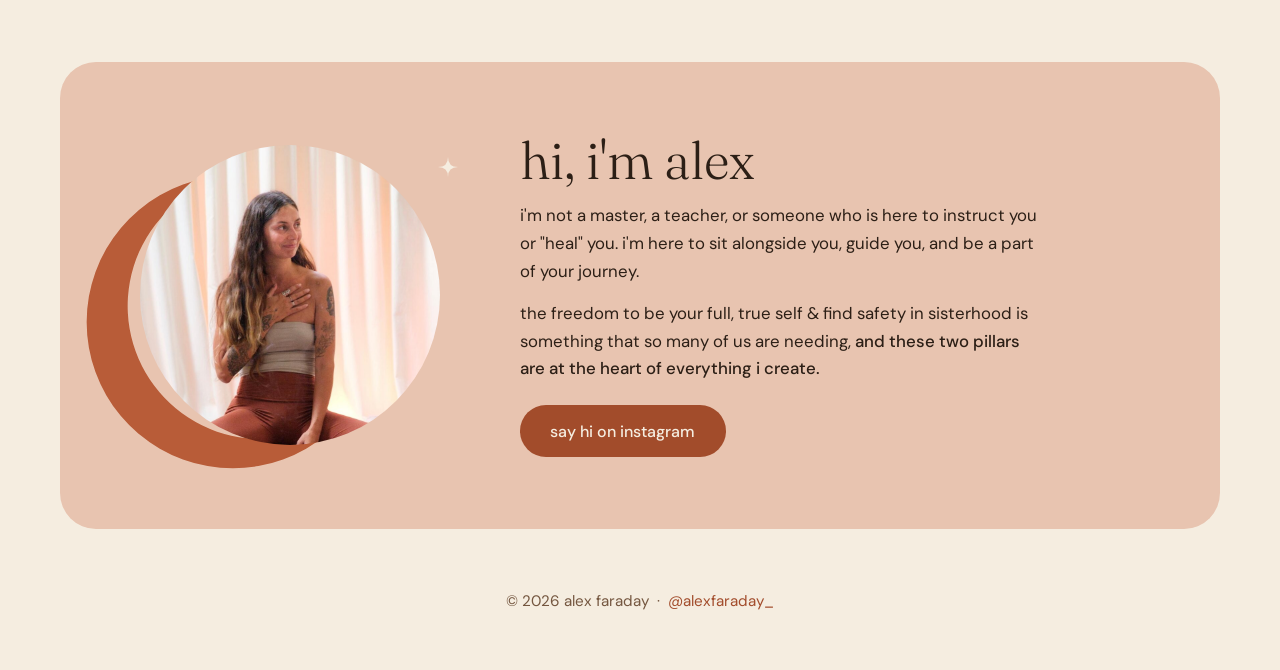
==== commit 18d10b96: "Add files via upload" ====
--- a/index.html
+++ b/index.html
@@ -1,141 +1,763 @@
 <!DOCTYPE html>
 <html lang="en">
 <head>
-<meta charset="utf-8">
-<meta name="viewport" content="width=device-width, initial-scale=1, viewport-fit=cover">
-<title>girl code</title>
-<meta name="description" content="the group chat you wish you had. small meet-ups, online sessions and retreats for women. find your girls.">
-<meta property="og:title" content="girl code">
-<meta property="og:description" content="the group chat you wish you had. small meet-ups, online sessions and retreats for women. find your girls.">
-<meta property="og:image" content="https://joingirlcode.com/images/share-girlcode-v2.jpg">
-<meta property="og:image:width" content="1200">
-<meta property="og:image:height" content="630">
-<meta name="twitter:card" content="summary_large_image">
-<meta property="og:url" content="https://joingirlcode.com/">
-<link rel="icon" href="favicon.ico?v=4" sizes="any">
-<link rel="icon" type="image/png" sizes="32x32" href="images/favicon-v4-32.png">
-<link rel="icon" type="image/png" sizes="192x192" href="images/favicon-v4-192.png">
-<link rel="apple-touch-icon" href="images/apple-touch-icon-v4.png">
-<link rel="preconnect" href="https://fonts.googleapis.com">
-<link rel="preconnect" href="https://fonts.gstatic.com" crossorigin>
-<link href="https://fonts.googleapis.com/css2?family=Fraunces:ital,opsz,wght,SOFT,WONK@0,9..144,400..700,0..100,0..1;1,9..144,400..700,0..100,0..1&family=DM+Sans:wght@400;700&display=swap" rel="stylesheet">
-<link rel="stylesheet" href="style.css?v=21">
+  <meta charset="UTF-8" />
+  <meta name="viewport" content="width=device-width, initial-scale=1.0" />
+  <title>alex faraday</title>
+  <meta name="description" content="cacao circles, day retreats and sisterhood with alex faraday." />
+  <link rel="icon" href="favicon.svg" type="image/svg+xml" />
+  <link rel="icon" href="favicon-512.png" type="image/png" sizes="512x512" />
+  <link rel="apple-touch-icon" href="apple-touch-icon.png" />
+  <link rel="preconnect" href="https://fonts.googleapis.com" />
+  <link rel="preconnect" href="https://fonts.gstatic.com" crossorigin />
+  <link href="https://fonts.googleapis.com/css2?family=DM+Sans:opsz,wght@9..40,400;9..40,500&family=Fraunces:ital,opsz,wght@0,9..144,300..500;1,9..144,300..500&display=swap" rel="stylesheet" />
+  <style>
+    :root {
+      --sand:       #F5EDE0;
+      --sand-deep:  #EBDFCC;
+      --paper:      #FBF6EE;
+      --espresso:   #2C1F16;
+      --brown-mid:  #74563F;
+      --terra:      #B85C38;
+      --terra-deep: #A24C2B;
+      --olive:      #6B7A4A;
+      --olive-deep: #55623A;
+      --blush:      #E8C4B0;
+      --ff-display: 'Fraunces', Georgia, serif;
+      --ff-body:    'DM Sans', system-ui, sans-serif;
+      --ease:       cubic-bezier(.2, .8, .2, 1);
+    }
+
+    *, *::before, *::after { box-sizing: border-box; margin: 0; padding: 0; }
+    html { scroll-behavior: smooth; -webkit-text-size-adjust: 100%; }
+
+    body {
+      font-family: var(--ff-body);
+      background: var(--sand);
+      color: var(--espresso);
+      font-size: 16px;
+      line-height: 1.65;
+      overflow-x: hidden;
+    }
+
+    /* lowercase everywhere */
+    body, body * { text-transform: lowercase !important; }
+
+    img { display: block; max-width: 100%; }
+    a { color: inherit; }
+
+    :focus-visible {
+      outline: 2px solid var(--terra-deep);
+      outline-offset: 4px;
+      border-radius: 6px;
+    }
+
+    .btn {
+      display: inline-flex;
+      align-items: center;
+      justify-content: center;
+      min-height: 52px;
+      padding: 0.85rem 1.9rem;
+      border-radius: 999px;
+      background: var(--terra-deep);
+      color: var(--sand);
+      font: 500 1rem/1.2 var(--ff-body);
+      text-decoration: none;
+      transition: transform .25s var(--ease);
+    }
+    .btn:hover { transform: translateY(-2px) rotate(-1deg); }
+    .btn--olive { background: var(--olive-deep); }
+
+    .star { fill: currentColor; }
+
+    /* ── TOP BAR ── */
+    .topbar {
+      display: flex;
+      align-items: center;
+      justify-content: space-between;
+      max-width: 1200px;
+      margin: 0 auto;
+      padding: 1.1rem 1.25rem;
+    }
+    .topbar-home img { width: 44px; height: 44px; }
+    .topbar-ig {
+      font-size: 0.95rem;
+      color: var(--espresso);
+      text-decoration: none;
+      padding: 0.5rem 0;
+    }
+    .topbar-ig:hover { color: var(--terra-deep); }
+
+    /* ── HERO ── */
+    .hero {
+      max-width: 1200px;
+      margin: 0 auto;
+      padding: 1.5rem 1.25rem 4.5rem;
+      display: grid;
+      grid-template-columns: 1fr;
+      gap: 2.75rem;
+      align-items: center;
+      overflow-x: clip;
+    }
+    .hero h1 {
+      font: 300 clamp(3.1rem, 11vw, 5rem)/0.95 var(--ff-display);
+      letter-spacing: -0.02em;
+      margin-bottom: 1rem;
+    }
+    .hero-hi {
+      font: italic 400 clamp(1.6rem, 5vw, 1.9rem)/1.1 var(--ff-display);
+      color: var(--terra-deep);
+      margin-bottom: 0.6rem;
+    }
+    .hero .role { font-size: 0.95rem; color: var(--brown-mid); margin-bottom: 1.25rem; }
+    .hero-copy p.body { font-size: 1.06rem; color: var(--brown-mid); margin-bottom: 0.9rem; max-width: 30rem; }
+    .hero-copy strong { color: var(--espresso); font-weight: 500; }
+
+    .moon-portrait {
+      position: relative;
+      width: min(340px, 74vw);
+      aspect-ratio: 1;
+      justify-self: center;
+      isolation: isolate;
+    }
+    .moon-portrait > img {
+      position: absolute;
+      inset: 0;
+      width: 100%;
+      height: 100%;
+      border-radius: 50%;
+      object-fit: cover;
+      object-position: center 35%;
+    }
+    .moon-portrait .moon {
+      position: absolute;
+      z-index: -1;
+      width: 130%;
+      height: 130%;
+      left: -34%;
+      top: -6%;
+      fill: var(--terra);
+      transform: rotate(-30deg);
+    }
+    .twinkle {
+      position: absolute;
+      color: var(--espresso);
+      animation: twinkle 3.4s ease-in-out infinite;
+    }
+    .twinkle--a { right: -3%; top: 4%; width: 24px; height: 24px; }
+    .twinkle--b { right: -10%; top: 28%; width: 13px; height: 13px; color: var(--terra-deep); animation-delay: 1.2s; }
+    .twinkle--c { right: 8%; bottom: -2%; width: 16px; height: 16px; animation-delay: 2.1s; }
+    @keyframes twinkle {
+      0%, 100% { transform: scale(1) rotate(0); opacity: 1; }
+      50%      { transform: scale(.45) rotate(45deg); opacity: .5; }
+    }
+
+    @media (min-width: 900px) {
+      .hero {
+        grid-template-columns: repeat(2, minmax(0, 1fr));
+        gap: 4rem;
+        padding-top: 3rem;
+        padding-bottom: 6rem;
+      }
+      .moon-portrait { width: 100%; max-width: 440px; }
+    }
+
+    /* ── DECK ── */
+    .deck-section { padding: 1rem 0 5rem; }
+    .deck-head {
+      max-width: 1200px;
+      margin: 0 auto;
+      padding: 0 1.25rem;
+      display: flex;
+      flex-wrap: wrap;
+      align-items: baseline;
+      column-gap: 1.25rem;
+      row-gap: 0.25rem;
+    }
+    .deck-head h2 { font: 300 clamp(2.6rem, 8vw, 3.75rem)/1 var(--ff-display); letter-spacing: -0.01em; }
+    .deck-head p { color: var(--brown-mid); }
+
+    .deck {
+      list-style: none;
+      display: flex;
+      gap: 1.25rem;
+      overflow-x: auto;
+      scroll-snap-type: x mandatory;
+      padding: 2.25rem 1.25rem 2rem;
+      scrollbar-width: none;
+    }
+    .deck::-webkit-scrollbar { display: none; }
+    .deck li { flex: 0 0 min(70vw, 260px); scroll-snap-align: center; }
+    .deck li:nth-child(1) .card { --tilt: -3deg; }
+    .deck li:nth-child(2) .card { --tilt: 2deg; --lift: 8px; }
+    .deck li:nth-child(3) .card { --tilt: -1.5deg; }
+    .deck li:nth-child(4) .card { --tilt: 3deg; --lift: 6px; }
+
+    @media (min-width: 1100px) {
+      .deck { justify-content: center; overflow: visible; gap: 1.75rem; }
+      .deck li { flex: 0 0 250px; }
+    }
+
+    .card {
+      --tilt: 0deg;
+      --lift: 0px;
+      display: block;
+      width: 100%;
+      aspect-ratio: 5 / 8;
+      padding: 0;
+      border: 0;
+      background: none;
+      font: inherit;
+      color: inherit;
+      cursor: pointer;
+      perspective: 1200px;
+      transform: rotate(var(--tilt)) translateY(var(--lift));
+      transition: transform .4s var(--ease);
+      border-radius: 18px;
+    }
+    .card:hover { transform: rotate(0deg) translateY(-10px); }
+    .card:focus-visible { outline-offset: 8px; border-radius: 18px; }
+
+    .card-inner {
+      display: block;
+      position: relative;
+      width: 100%;
+      height: 100%;
+      transform-style: preserve-3d;
+      transition: transform .75s var(--ease);
+    }
+    .card.is-flipped .card-inner { transform: rotateY(180deg); }
+
+    .face {
+      display: block;
+      position: absolute;
+      inset: 0;
+      backface-visibility: hidden;
+      -webkit-backface-visibility: hidden;
+      border-radius: 18px;
+      padding: 10px;
+      box-shadow: 0 1px 0 rgba(44,31,22,.12), 0 16px 30px -18px rgba(44,31,22,.55);
+    }
+    .face-frame {
+      position: relative;
+      height: 100%;
+      border-radius: 10px;
+      display: flex;
+      flex-direction: column;
+      align-items: center;
+      text-align: center;
+    }
+
+    /* face down */
+    .face--back { background: var(--terra-deep); color: var(--blush); }
+    .face--back .face-frame { border: 1px solid var(--blush); justify-content: center; }
+    .back-mark {
+      width: 50%;
+      aspect-ratio: 1;
+      border-radius: 50%;
+      background: var(--sand);
+      display: grid;
+      place-items: center;
+    }
+    .back-mark img { width: 72%; }
+    .back-star { position: absolute; }
+    .back-star:nth-of-type(1) { left: 11%; top: 8%;  width: 12px; height: 12px; }
+    .back-star:nth-of-type(2) { right: 13%; top: 15%; width: 8px;  height: 8px; }
+    .back-star:nth-of-type(3) { left: 21%; top: 26%; width: 7px;  height: 7px; }
+    .back-star:nth-of-type(4) { right: 17%; bottom: 24%; width: 14px; height: 14px; }
+    .back-star:nth-of-type(5) { left: 13%; bottom: 13%; width: 9px;  height: 9px; }
+    .back-star:nth-of-type(6) { right: 30%; bottom: 8%;  width: 6px;  height: 6px; }
+
+    /* face up */
+    .face--front { background: var(--blush); color: var(--espresso); transform: rotateY(180deg); }
+    .face--front .face-frame { border: 1px solid var(--terra-deep); padding: 1.3rem 0.9rem 1rem; gap: 0.5rem; }
+    .phase { width: 38px; height: 38px; flex-shrink: 0; }
+    .front-star { position: absolute; color: var(--sand); }
+    .fs1 { left: 10%; top: 19%; width: 9px;  height: 9px; }
+    .fs2 { right: 11%; top: 29%; width: 12px; height: 12px; }
+    .fs3 { left: 14%; top: 50%; width: 7px;  height: 7px; }
+    .glyph { width: 52%; aspect-ratio: 1; margin-top: 0.6rem; }
+    .card-name { font: 400 1.7rem/1.05 var(--ff-display); margin-top: auto; }
+    .card-name--long { font-size: 1.3rem; }
+    .card-meta { font-size: 0.86rem; line-height: 1.35; }
+    .card-more {
+      margin-top: 0.4rem;
+      font-size: 0.8rem;
+      font-weight: 500;
+      text-decoration: underline;
+      text-underline-offset: 3px;
+    }
+
+    /* ── READINGS (card details) ── */
+    .reading {
+      margin: auto;
+      width: min(560px, calc(100vw - 1.5rem));
+      max-height: calc(100dvh - 2rem);
+      border: 0;
+      border-radius: 24px;
+      padding: 12px;
+      background: var(--terra-deep);
+      color: var(--espresso);
+    }
+    .reading[open] { animation: draw .55s var(--ease); }
+    @keyframes draw {
+      from { transform: perspective(900px) rotateY(70deg) scale(.88); opacity: 0; }
+      to   { transform: none; opacity: 1; }
+    }
+    .reading::backdrop { background: rgba(44,31,22,.5); backdrop-filter: blur(3px); }
+    .reading-body {
+      background: var(--paper);
+      border-radius: 14px;
+      max-height: calc(100dvh - 2rem - 24px);
+      overflow-y: auto;
+      padding: 1.5rem 1.4rem 1.75rem;
+    }
+    .reading-close {
+      position: sticky;
+      top: 0;
+      float: right;
+      z-index: 2;
+      width: 44px;
+      height: 44px;
+      border-radius: 50%;
+      border: 0;
+      background: var(--terra-deep);
+      color: var(--sand);
+      cursor: pointer;
+      display: grid;
+      place-items: center;
+      margin: -0.4rem -0.4rem 0 0.5rem;
+    }
+    .reading-close svg { width: 16px; height: 16px; }
+    .reading img { width: 100%; border-radius: 12px; margin-bottom: 1.2rem; clear: both; }
+    .reading img.square { aspect-ratio: 1 / 1; object-fit: cover; object-position: center 30%; }
+    .pill {
+      display: inline-block;
+      font-size: 0.85rem;
+      padding: 0.25rem 0.85rem;
+      border-radius: 999px;
+      margin: 0 0.35rem 0.9rem 0;
+      background: var(--blush);
+      color: var(--espresso);
+    }
+    .pill--line { background: none; box-shadow: inset 0 0 0 1px var(--terra); color: var(--terra-deep); }
+    .reading h3 { font: 300 2.3rem/1.05 var(--ff-display); margin-bottom: 0.5rem; }
+    .reading .tagline { font: italic 400 1.2rem/1.35 var(--ff-display); color: var(--terra-deep); margin-bottom: 1rem; }
+    .reading p { color: var(--brown-mid); margin-bottom: 0.85rem; }
+    .reading p strong { color: var(--espresso); font-weight: 500; }
+    .reading ul { list-style: none; margin: 0.25rem 0 1.25rem; }
+    .reading li { padding: 0.45rem 0; border-bottom: 1px solid var(--sand-deep); color: var(--brown-mid); }
+    .reading li:last-child { border-bottom: 0; }
+    .reading .btn { margin-top: 0.75rem; width: 100%; }
+
+    /* ── FREEBIE ── */
+    .freebie {
+      max-width: 1000px;
+      margin: 0 auto;
+      padding: 1rem 1.25rem 5.5rem;
+      display: grid;
+      justify-items: center;
+      gap: 2rem;
+      text-align: center;
+    }
+    .badge { position: relative; width: 230px; height: 230px; }
+    .badge-ring { width: 100%; height: 100%; animation: spin 26s linear infinite; }
+    .badge-ring text { font: 500 15px var(--ff-body); fill: var(--espresso); letter-spacing: 0.06em; }
+    .badge-mark {
+      position: absolute;
+      inset: 0;
+      margin: auto;
+      width: 118px;
+      height: 118px;
+      border-radius: 50%;
+      background: var(--blush);
+      display: grid;
+      place-items: center;
+    }
+    .badge-mark img { width: 84px; }
+    @keyframes spin { to { transform: rotate(360deg); } }
+    .freebie h2 { font: 300 clamp(2.4rem, 7vw, 3.5rem)/1 var(--ff-display); margin-bottom: 0.75rem; }
+    .freebie p { color: var(--brown-mid); max-width: 30rem; margin: 0 auto 0.6rem; font-size: 1.05rem; }
+    .freebie p strong { color: var(--espresso); font-weight: 500; }
+    .freebie .btn { margin-top: 1rem; }
+    @media (min-width: 760px) {
+      .freebie { grid-template-columns: auto 1fr; text-align: left; gap: 3.5rem; align-items: center; }
+      .freebie p { margin-left: 0; }
+      .badge { width: 270px; height: 270px; }
+    }
+
+    /* ── ABOUT ── */
+    .about {
+      max-width: 1200px;
+      margin: 0 auto;
+      padding: 0 0.75rem;
+    }
+    .about-inner {
+      background: var(--blush);
+      border-radius: 36px;
+      padding: 3.5rem 1.5rem 3rem;
+      display: grid;
+      gap: 3rem;
+      justify-items: center;
+    }
+    .about-moon {
+      position: relative;
+      width: min(280px, 68vw);
+      aspect-ratio: 1;
+      isolation: isolate;
+    }
+    .about-moon > img {
+      position: absolute;
+      inset: 0;
+      width: 100%;
+      height: 100%;
+      border-radius: 50%;
+      object-fit: cover;
+      object-position: center 28%;
+    }
+    .about-moon .moon {
+      position: absolute;
+      z-index: -1;
+      width: 130%;
+      height: 130%;
+      left: -34%;
+      top: -6%;
+      fill: var(--terra);
+      transform: rotate(-30deg);
+    }
+    .about-moon .star-deco {
+      position: absolute;
+      right: -6%;
+      top: 4%;
+      width: 20px;
+      height: 20px;
+      color: var(--sand);
+    }
+    .about-text { max-width: 33rem; }
+    .about h2 { font: 300 clamp(2.4rem, 7vw, 3.3rem)/1 var(--ff-display); margin-bottom: 1rem; }
+    .about p { font-size: 1.05rem; margin-bottom: 0.9rem; }
+    .about p strong { font-weight: 500; }
+    .about .btn { margin-top: 0.5rem; }
+    @media (min-width: 820px) {
+      .about { padding: 0 1.25rem; }
+      .about-inner { grid-template-columns: auto 1fr; gap: 5rem; padding: 4.5rem 5rem; justify-items: start; align-items: center; }
+      .about-moon { width: 300px; }
+    }
+
+    footer {
+      padding: 3rem 1.25rem 3.5rem;
+      text-align: center;
+      font-size: 0.95rem;
+      color: var(--brown-mid);
+    }
+    footer img { width: 56px; margin: 0 auto 0.75rem; }
+    footer a { color: var(--terra-deep); text-decoration: none; }
+    footer a:hover { text-decoration: underline; }
+
+    /* ── TAP SPARKLES ── */
+    .spark {
+      position: fixed;
+      width: 16px;
+      height: 16px;
+      margin: -8px 0 0 -8px;
+      pointer-events: none;
+      z-index: 1000;
+      animation: spark .9s var(--ease) forwards;
+    }
+    @keyframes spark {
+      0%   { transform: translate(0,0) scale(.2) rotate(0); opacity: 1; }
+      70%  { opacity: 1; }
+      100% { transform: translate(var(--dx), var(--dy)) scale(var(--s)) rotate(90deg); opacity: 0; }
+    }
+
+    @media (prefers-reduced-motion: reduce) {
+      *, *::before, *::after { animation: none !important; transition: none !important; }
+      html { scroll-behavior: auto; }
+    }
+  </style>
 </head>
 <body>
-<header class="nav">
-  <div class="wrap">
-    <a class="nav__logo" href="index.html"><img src="images/logo-cherry.png" alt="girl code home" width="150" height="45"></a>
-    <ul class="nav__links">
-      <li><a href="about.html">about</a></li>
-      <li><a href="events.html">events</a></li>
-      <li><a href="join.html">join</a></li>
-      <li><a class="btn btn--small" href="join.html" style="color:var(--blush)">become a member</a></li>
+
+<svg width="0" height="0" style="position:absolute" aria-hidden="true">
+  <defs>
+    <symbol id="star" viewBox="0 0 24 24"><path d="M12 0 Q12 12 24 12 Q12 12 12 24 Q12 12 0 12 Q12 12 12 0 Z"/></symbol>
+    <symbol id="crescent" viewBox="0 0 240 240"><path d="M165 42.1 A90 90 0 1 0 165 197.9 A81.9 81.9 0 1 1 165 42.1 Z"/></symbol>
+  </defs>
+</svg>
+
+<header class="topbar">
+  <a class="topbar-home" href="#top" aria-label="alex faraday, back to top">
+    <img src="alex-faraday-symbol.svg" alt="" />
+  </a>
+  <a class="topbar-ig" href="https://www.instagram.com/alexfaraday_/" target="_blank" rel="noopener">@alexfaraday_</a>
+</header>
+
+<main id="top">
+
+  <section class="hero">
+    <div class="hero-copy">
+      <h1>alex faraday</h1>
+      <p class="role">space holder · retreat leader · community builder</p>
+      <p class="body">through cacao circles &amp; retreats, i create <strong>safe, sacred spaces for women to be fully, unapologetically themselves.</strong></p>
+      <p class="body">for the women who are done pretending they're not weirdly human, and are ready to lean right in. and the women who know all the wisdom they need, comes from within.</p>
+    </div>
+    <div class="moon-portrait">
+      <svg class="moon" aria-hidden="true"><use href="#crescent"/></svg>
+      <img src="hero-web.jpg" alt="alex pouring cacao into cups for a circle" />
+      <svg class="twinkle twinkle--a star" aria-hidden="true"><use href="#star"/></svg>
+      <svg class="twinkle twinkle--b star" aria-hidden="true"><use href="#star"/></svg>
+      <svg class="twinkle twinkle--c star" aria-hidden="true"><use href="#star"/></svg>
+    </div>
+  </section>
+
+  <section class="deck-section" aria-labelledby="deck-title">
+    <div class="deck-head">
+      <h2 id="deck-title">pick a card</h2>
+      <p>tap a card to turn it over</p>
+    </div>
+
+    <ul class="deck">
+
+      <!-- GIRL CODE -->
+      <li>
+        <button class="card" type="button" data-reading="girls" aria-label="turn over a card">
+          <span class="card-inner">
+            <span class="face face--back" aria-hidden="true">
+              <span class="face-frame">
+                <svg class="back-star star"><use href="#star"/></svg><svg class="back-star star"><use href="#star"/></svg><svg class="back-star star"><use href="#star"/></svg><svg class="back-star star"><use href="#star"/></svg><svg class="back-star star"><use href="#star"/></svg><svg class="back-star star"><use href="#star"/></svg>
+                <span class="back-mark"><img src="alex-faraday-symbol.svg" alt="" /></span>
+              </span>
+            </span>
+            <span class="face face--front">
+              <span class="face-frame">
+                <svg class="phase" viewBox="0 0 40 40" aria-hidden="true"><circle cx="20" cy="20" r="18" fill="none" stroke="#A24C2B" stroke-width="1.4"/></svg>
+                <svg class="front-star fs1 star" aria-hidden="true"><use href="#star"/></svg><svg class="front-star fs2 star" aria-hidden="true"><use href="#star"/></svg><svg class="front-star fs3 star" aria-hidden="true"><use href="#star"/></svg>
+                <svg class="glyph" viewBox="0 0 120 120" fill="none" stroke="currentColor" stroke-width="1.8" stroke-linecap="round" stroke-linejoin="round" aria-hidden="true"><circle cx="44" cy="86" r="11"/><circle cx="75" cy="90" r="10"/><path d="M44 75C46 58 54 44 62 30M75 80C72 62 66 46 62 30"/><path d="M62 30C70 22 84 22 90 28 82 36 70 36 62 30Z"/></svg>
+                <span class="card-name">girl code</span>
+                <span class="card-meta">online + in person<br />community</span>
+                <span class="card-more">see the details</span>
+              </span>
+            </span>
+          </span>
+        </button>
+      </li>
+
+      <!-- THE RITUAL -->
+      <li>
+        <button class="card" type="button" data-reading="ritual" aria-label="turn over a card">
+          <span class="card-inner">
+            <span class="face face--back" aria-hidden="true">
+              <span class="face-frame">
+                <svg class="back-star star"><use href="#star"/></svg><svg class="back-star star"><use href="#star"/></svg><svg class="back-star star"><use href="#star"/></svg><svg class="back-star star"><use href="#star"/></svg><svg class="back-star star"><use href="#star"/></svg><svg class="back-star star"><use href="#star"/></svg>
+                <span class="back-mark"><img src="alex-faraday-symbol.svg" alt="" /></span>
+              </span>
+            </span>
+            <span class="face face--front">
+              <span class="face-frame">
+                <svg class="phase" viewBox="0 0 40 40" aria-hidden="true"><circle cx="20" cy="20" r="18" fill="none" stroke="#A24C2B" stroke-width="1.4"/><path d="M20 2A18 18 0 0 1 20 38 9 18 0 0 0 20 2Z" fill="#A24C2B"/></svg>
+                <svg class="front-star fs1 star" aria-hidden="true"><use href="#star"/></svg><svg class="front-star fs2 star" aria-hidden="true"><use href="#star"/></svg><svg class="front-star fs3 star" aria-hidden="true"><use href="#star"/></svg>
+                <svg class="glyph" viewBox="0 0 120 120" fill="none" stroke="currentColor" stroke-width="1.8" stroke-linecap="round" stroke-linejoin="round" aria-hidden="true"><path d="M34 60H86V72C86 88 74 96 60 96 46 96 34 88 34 72Z"/><path d="M86 64C99 64 99 83 86 81"/><path d="M26 104H94"/><path d="M50 50C44 42 56 36 50 26M62 50C56 40 68 34 62 22M74 50C68 42 80 36 74 28"/></svg>
+                <span class="card-name">the ritual</span>
+                <span class="card-meta">online cacao circle<br />next: 29 nov</span>
+                <span class="card-more">see the details</span>
+              </span>
+            </span>
+          </span>
+        </button>
+      </li>
+
+      <!-- THE PAUSE -->
+      <li>
+        <button class="card" type="button" data-reading="pause" aria-label="turn over a card">
+          <span class="card-inner">
+            <span class="face face--back" aria-hidden="true">
+              <span class="face-frame">
+                <svg class="back-star star"><use href="#star"/></svg><svg class="back-star star"><use href="#star"/></svg><svg class="back-star star"><use href="#star"/></svg><svg class="back-star star"><use href="#star"/></svg><svg class="back-star star"><use href="#star"/></svg><svg class="back-star star"><use href="#star"/></svg>
+                <span class="back-mark"><img src="alex-faraday-symbol.svg" alt="" /></span>
+              </span>
+            </span>
+            <span class="face face--front">
+              <span class="face-frame">
+                <svg class="phase" viewBox="0 0 40 40" aria-hidden="true"><circle cx="20" cy="20" r="18" fill="none" stroke="#A24C2B" stroke-width="1.4"/><path d="M20 2A18 18 0 0 1 20 38Z" fill="#A24C2B"/></svg>
+                <svg class="front-star fs1 star" aria-hidden="true"><use href="#star"/></svg><svg class="front-star fs2 star" aria-hidden="true"><use href="#star"/></svg><svg class="front-star fs3 star" aria-hidden="true"><use href="#star"/></svg>
+                <svg class="glyph" viewBox="0 0 120 120" fill="none" stroke="currentColor" stroke-width="1.8" stroke-linecap="round" stroke-linejoin="round" aria-hidden="true"><path d="M50 72H70V106H50Z"/><path d="M60 52C67 58 67 65 60 68 53 65 53 58 60 52Z"/><path d="M60 46C50 38 70 30 60 20 53 13 63 8 58 4"/><path d="M40 106H80"/></svg>
+                <span class="card-name">the pause</span>
+                <span class="card-meta">day retreat in london<br />feb 2027</span>
+                <span class="card-more">see the details</span>
+              </span>
+            </span>
+          </span>
+        </button>
+      </li>
+
+      <!-- BARCELONA -->
+      <li>
+        <button class="card" type="button" data-reading="abroad" aria-label="turn over a card">
+          <span class="card-inner">
+            <span class="face face--back" aria-hidden="true">
+              <span class="face-frame">
+                <svg class="back-star star"><use href="#star"/></svg><svg class="back-star star"><use href="#star"/></svg><svg class="back-star star"><use href="#star"/></svg><svg class="back-star star"><use href="#star"/></svg><svg class="back-star star"><use href="#star"/></svg><svg class="back-star star"><use href="#star"/></svg>
+                <span class="back-mark"><img src="alex-faraday-symbol.svg" alt="" /></span>
+              </span>
+            </span>
+            <span class="face face--front">
+              <span class="face-frame">
+                <svg class="phase" viewBox="0 0 40 40" aria-hidden="true"><circle cx="20" cy="20" r="18" fill="#A24C2B"/></svg>
+                <svg class="front-star fs1 star" aria-hidden="true"><use href="#star"/></svg><svg class="front-star fs2 star" aria-hidden="true"><use href="#star"/></svg><svg class="front-star fs3 star" aria-hidden="true"><use href="#star"/></svg>
+                <svg class="glyph" viewBox="0 0 120 120" fill="none" stroke="currentColor" stroke-width="1.8" stroke-linecap="round" stroke-linejoin="round" aria-hidden="true"><path d="M38 70A22 22 0 0 1 82 70"/><path d="M60 40V30M38 48 31 41M82 48 89 41M28 64H19M92 64H101"/><path d="M12 82C30 72 48 74 62 80 76 72 94 70 108 78"/><path d="M20 96C40 88 76 88 100 96M28 108C46 102 74 102 92 108"/></svg>
+                <span class="card-name card-name--long">the girl code retreat: barcelona</span>
+                <span class="card-meta">4 nights of wild wellbeing<br />may 2027</span>
+                <span class="card-more">see the details</span>
+              </span>
+            </span>
+          </span>
+        </button>
+      </li>
+
     </ul>
-  </div>
-</header>
-<main>
-
-<section class="hero">
-  <div class="wrap">
-    <div class="hero__copy">
-      <span class="tag tag--red" style="align-self:flex-start">beige wellness is dead. bring your mess.</span>
-      <h1>find your <em>girls.</em></h1>
-      <div class="lede"><p style="margin:0 0 14px"><em>girl code</em> is the group chat you always wish you had.</p><p style="margin:0">small meet-ups, monthly online sessions and retreats for women who are done with flaky friendships and performative wellness.</p></div>
-      <div class="btn-row">
-        <a class="btn" href="join.html">become a member</a>
-        <a class="btn btn--light" href="events.html">see what's on</a>
+  </section>
+
+  <section class="freebie" aria-labelledby="free-title">
+    <div class="badge" aria-hidden="true">
+      <svg class="badge-ring" viewBox="0 0 270 270">
+        <defs><path id="ring" d="M135 135 m-108 0 a108 108 0 1 1 216 0 a108 108 0 1 1 -216 0"/></defs>
+        <text><textPath href="#ring" textLength="672" lengthAdjust="spacing">free cacao guide ✦ free guided meditation ✦ free cacao guide ✦ free guided meditation ✦</textPath></text>
+      </svg>
+      <span class="badge-mark"><img src="alex-faraday-symbol.svg" alt="" /></span>
+    </div>
+    <div>
+      <h2 id="free-title">new here? start here.</h2>
+      <p>a gift to welcome you into my world.</p>
+      <p>a relaxing <strong>guided meditation</strong> &amp; a <strong>17-page ceremonial cacao guide</strong>, free and forever yours.</p>
+      <a href="https://alex-faraday-lsb0dz.subscribepage.io" class="btn btn--olive">get the free stuff</a>
+    </div>
+  </section>
+
+  <section class="about" aria-labelledby="about-title">
+    <div class="about-inner">
+      <div class="about-moon">
+        <svg class="moon" aria-hidden="true"><use href="#crescent"/></svg>
+        <img src="about-web.jpg" alt="alex faraday" />
+        <svg class="star-deco star" aria-hidden="true"><use href="#star"/></svg>
+      </div>
+      <div class="about-text">
+        <h2 id="about-title">hi, i'm alex</h2>
+        <p>i'm not a master, a teacher, or someone who is here to instruct you or "heal" you. i'm here to sit alongside you, guide you, and be a part of your journey.</p>
+        <p>the freedom to be your full, true self &amp; find safety in sisterhood is something that so many of us are needing, <strong>and these two pillars are at the heart of everything i create.</strong></p>
+        <a href="https://www.instagram.com/alexfaraday_/" target="_blank" rel="noopener" class="btn">say hi on instagram</a>
       </div>
     </div>
-    <div class="chat" aria-hidden="true">
-      <span class="sticker sticker--a">come as you are</span>
-      <span class="sticker sticker--b">bring your weird</span>
-      <div class="phone">
-       <div class="phone__screen">
-        <div class="phone__status"><span>11:11</span><span class="phone__island"></span><span class="phone__icons"><i></i><i></i><i></i><b></b></span></div>
-        <div class="phone__top"><img src="images/g-sticker.png" alt=""><div><strong>girl code 🍒</strong><small>12 girls</small></div></div>
-        <div class="phone__msgs">
-          <div class="msg"><b>mia</b>who's coming to brunch on saturday?? 🥂</div>
-          <div class="msg"><b>jess</b>me!! can i bring my sister</div>
-          <div class="msg"><b>mia</b>obviously babe</div>
-          <div class="msg"><b>sophie</b>pole class next week, i'm already scared</div>
-          <div class="msg msg--me">see you all there x</div>
-          <div class="msg"><b>jess</b>this chat is the best thing that's happened to me this year</div>
-        </div>
-        <div class="phone__input"><span>message</span><span class="phone__send">↑</span></div>
-        <div class="phone__home"></div>
-       </div>
-      </div>
-    </div>
-    </div>
+  </section>
+
+</main>
+
+<footer>
+  <img src="alex-faraday-symbol.svg" alt="" />
+  <p>© 2026 alex faraday &nbsp;·&nbsp; <a href="https://www.instagram.com/alexfaraday_/" target="_blank" rel="noopener">@alexfaraday_</a></p>
+</footer>
+
+<!-- CARD DETAILS -->
+<dialog class="reading" id="reading-girls" aria-labelledby="t-girls">
+  <div class="reading-body">
+    <button class="reading-close" type="button" aria-label="close"><svg viewBox="0 0 16 16" stroke="currentColor" stroke-width="1.6" stroke-linecap="round"><path d="M2 2l12 12M14 2L2 14"/></svg></button>
+    <img src="girlcode.jpg" alt="women painting pottery together around a long table" />
+    <span class="pill">online + in person community</span>
+    <h3 id="t-girls">girl code</h3>
+    <p class="tagline">the group chat you wish you had.</p>
+    <p>a community for women to find their people: small meet-ups, a monthly online yoga class and women's circle, and retreats. <strong>find your girls.</strong></p>
+    <a href="https://joingirlcode.com" target="_blank" rel="noopener" class="btn">join girl code</a>
   </div>
-</section>
-
-<section class="band">
-  <div class="wrap">
-    <h2>making friends as an adult is <em>f*cking hard.</em></h2>
-    <p>so we made it easier. no small talk, no cliques, no matching sets required. just women who get it, doing fun sh*t together.</p>
+</dialog>
+
+<dialog class="reading" id="reading-ritual" aria-labelledby="t-ritual">
+  <div class="reading-body">
+    <button class="reading-close" type="button" aria-label="close"><svg viewBox="0 0 16 16" stroke="currentColor" stroke-width="1.6" stroke-linecap="round"><path d="M2 2l12 12M14 2L2 14"/></svg></button>
+    <img src="ritual-web.jpg" alt="hands holding a cup of cacao" class="square" />
+    <span class="pill">26 jul · 27 sept · 29 nov</span>
+    <h3 id="t-ritual">the ritual</h3>
+    <p class="tagline">an online cacao ceremony, to find stillness, reconnect inwards, and sit in sacred sisterhood.</p>
+    <p>once every couple of months, women from across the world gather for a <strong>slow sunday morning together.</strong> mama cacao, likeminded women, and you, exactly as you are.</p>
+    <a href="https://subscribepage.io/rnlpnt" class="btn btn--olive">join the ritual</a>
   </div>
-</section>
-
-<section>
-  <div class="wrap">
-    <h2>what we <em>get up to.</em></h2>
-    <div class="grid3">
-      <div class="card">
-        <span class="card__meta">in person</span>
-        <h3>small meet-ups</h3>
-        <p>brunches, dinners, craft workshops, pole classes and book clubs. 8 to 12 girls max, so you actually talk to everyone.</p>
-      </div>
-      <div class="card">
-        <span class="card__meta">online, monthly</span>
-        <h3>yoga + women's circle</h3>
-        <p>one yoga session and one women's circle every month, from your sofa. trauma-informed wellbeing + safety in sisterhood, every month.</p>
-      </div>
-      <div class="card">
-        <span class="card__meta">a few times a year</span>
-        <h3>retreats</h3>
-        <p>sunshine, good food, deep chats and dancing. the kind of trip you come home from with new best friends.</p><a class="rt-link" href="retreat.html">spain, may 2027 →</a>
-      </div>
-    </div>
+</dialog>
+
+<dialog class="reading" id="reading-pause" aria-labelledby="t-pause">
+  <div class="reading-body">
+    <button class="reading-close" type="button" aria-label="close"><svg viewBox="0 0 16 16" stroke="currentColor" stroke-width="1.6" stroke-linecap="round"><path d="M2 2l12 12M14 2L2 14"/></svg></button>
+    <img src="pause.jpg" alt="the pause, a day of movement, connection and rest" />
+    <span class="pill pill--line">✦ in collaboration with francesca secolonovo</span>
+    <span class="pill">february 2027 · london · date tbc</span>
+    <h3 id="t-pause">the pause</h3>
+    <p class="tagline">a day to step away from the noise and return to yourself.</p>
+    <p>through cacao, movement, authentic connection, yin and sound - a space to step out of the noise and reconnect with what's within.</p>
+    <p>winter is our time to slow down, listen a little deeper and remember the part of you that can so easily get lost in the doing.</p>
+    <a href="https://www.francescasecolonovowellness.com/gather" target="_blank" rel="noopener" class="btn">this is what i need</a>
   </div>
-</section>
-
-<section class="follow">
-  <div class="wrap">
-    <div style="display:flex;justify-content:space-between;align-items:end;gap:16px;flex-wrap:wrap">
-      <h2>coming <em>up.</em></h2>
-      <a class="btn btn--light btn--small" href="events.html">all events</a>
-    </div>
-    <div class="luma luma--home" style="margin-top:32px">
-      <iframe src="https://luma.com/embed/calendar/cal-heo0lxx5D9dYy6X/events?lt=light" title="girl code events calendar" loading="lazy" allowfullscreen></iframe>
-    </div>
+</dialog>
+
+<dialog class="reading" id="reading-abroad" aria-labelledby="t-abroad">
+  <div class="reading-body">
+    <button class="reading-close" type="button" aria-label="close"><svg viewBox="0 0 16 16" stroke="currentColor" stroke-width="1.6" stroke-linecap="round"><path d="M2 2l12 12M14 2L2 14"/></svg></button>
+    <img src="abroad.webp" alt="an 18th-century villa among the catalan vineyards" />
+    <span class="pill">27–31 may 2027 · catalan vineyards</span>
+    <h3 id="t-abroad">the girl code retreat: barcelona</h3>
+    <p class="tagline">the 4-night spanish villa retreat for the 'young, wild &amp; free' women.</p>
+    <p>an 18th-century luxury eco-farm villa in the middle of the catalan vineyards. for the 'wildling-turned-holistic' women who want to <strong>heal, dance &amp; belly laugh together.</strong></p>
+    <ul>
+      <li>🕯️ cacao, yoga &amp; somatic dance</li>
+      <li>🧜‍♀️ poolside lounging &amp; laughter</li>
+      <li>🍳 chaotic kitchen energy</li>
+      <li>🌈 letting your guard down for real</li>
+    </ul>
+    <p><strong>only 12 spaces.</strong></p>
+    <a href="https://joingirlcode.com/retreat.html" class="btn">this is for me</a>
   </div>
-</section>
-
-<section class="cta follow">
-  <div class="wrap">
-    <h2>ready to find <em>your girls?</em></h2>
-    <p>lock in your founding membership for just £15 and have your say on what we plan.</p>
-    <div class="btn-row">
-      <a class="btn" href="join.html">become a member</a>
-      <a class="btn btn--light" href="join.html">how membership works</a>
-    </div>
-  </div>
-</section>
-</main>
-<footer>
-  <div class="wrap">
-    <div>
-      <img src="images/logo-peach-v2.png" alt="girl code" width="140" height="42">
-      <p>find your girls. 🍒</p>
-    </div>
-    <div class="foot-links">
-      <a href="https://www.instagram.com/joingirlcode/" target="_blank" rel="noopener">@joingirlcode</a>
-      <a href="mailto:hello@joingirlcode.com">hello@joingirlcode.com</a>
-      <a href="retreat.html">retreat</a>
-      <a href="join.html">membership</a>
-    </div>
-  </div>
-</footer>
+</dialog>
+
+<script>
+  // cards: first tap turns the card over, the next tap opens its details
+  document.querySelectorAll('.card').forEach(function (card) {
+    var name = card.querySelector('.card-name').textContent;
+    card.addEventListener('click', function () {
+      if (!card.classList.contains('is-flipped')) {
+        card.classList.add('is-flipped');
+        card.setAttribute('aria-label', name + ': see the details');
+        return;
+      }
+      var d = document.getElementById('reading-' + card.dataset.reading);
+      if (d && d.showModal) { d.showModal(); d._opener = card; }
+    });
+  });
+
+  document.querySelectorAll('.reading').forEach(function (d) {
+    d.querySelector('.reading-close').addEventListener('click', function () { d.close(); });
+    d.addEventListener('click', function (e) { if (e.target === d) d.close(); });
+    d.addEventListener('close', function () { if (d._opener) d._opener.focus(); });
+  });
+
+  // little sparkles wherever you tap
+  var calm = window.matchMedia('(prefers-reduced-motion: reduce)').matches;
+  if (!calm) {
+    var colours = ['#B85C38', '#E8C4B0', '#6B7A4A', '#A24C2B'];
+    document.addEventListener('pointerdown', function (e) {
+      for (var i = 0; i < 5; i++) {
+        var s = document.createElementNS('http://www.w3.org/2000/svg', 'svg');
+        s.setAttribute('class', 'spark');
+        s.setAttribute('aria-hidden', 'true');
+        s.innerHTML = '<use href="#star" fill="currentColor"/>';
+        var a = Math.random() * Math.PI * 2, r = 28 + Math.random() * 42;
+        s.style.left = e.clientX + 'px';
+        s.style.top = e.clientY + 'px';
+        s.style.color = colours[Math.floor(Math.random() * colours.length)];
+        s.style.setProperty('--dx', Math.cos(a) * r + 'px');
+        s.style.setProperty('--dy', Math.sin(a) * r + 'px');
+        s.style.setProperty('--s', (0.5 + Math.random() * 0.9).toFixed(2));
+        document.body.appendChild(s);
+        s.addEventListener('animationend', function () { this.remove(); });
+      }
+    });
+  }
+</script>
+
 </body>
 </html>
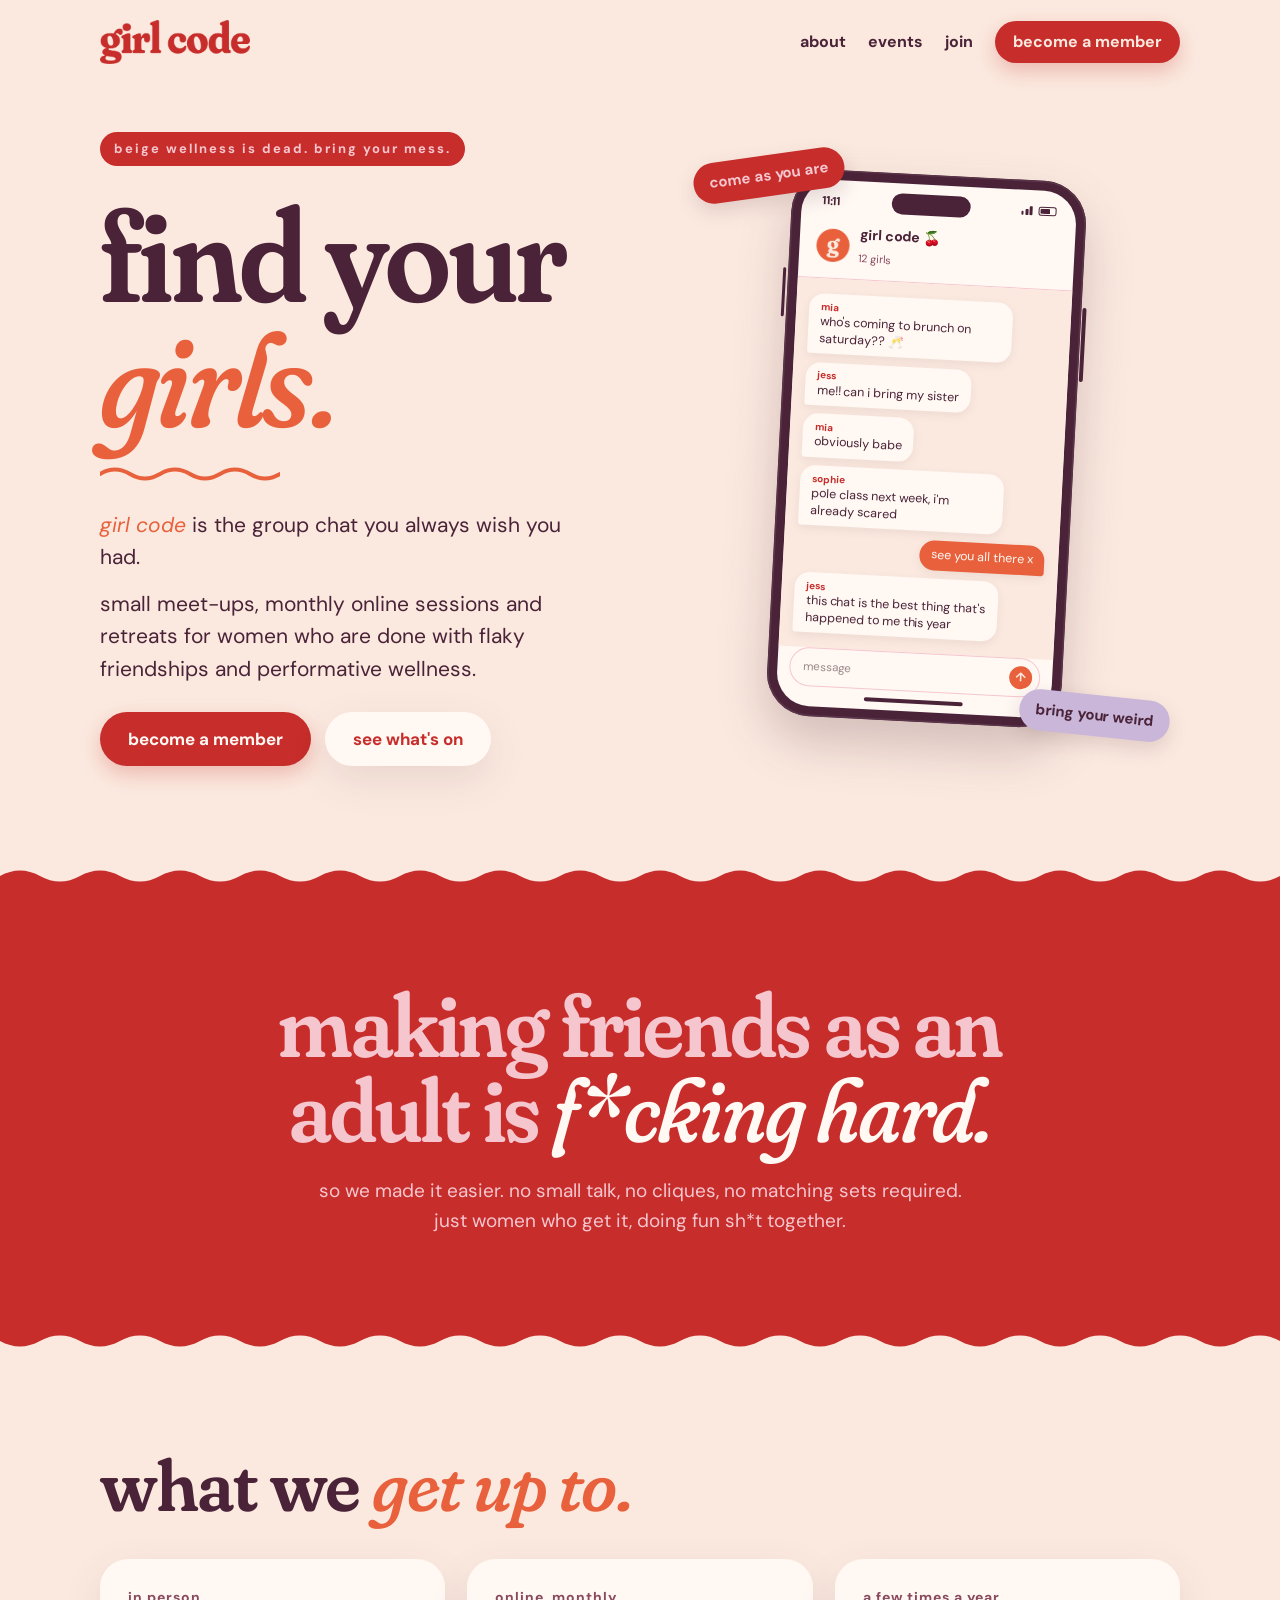
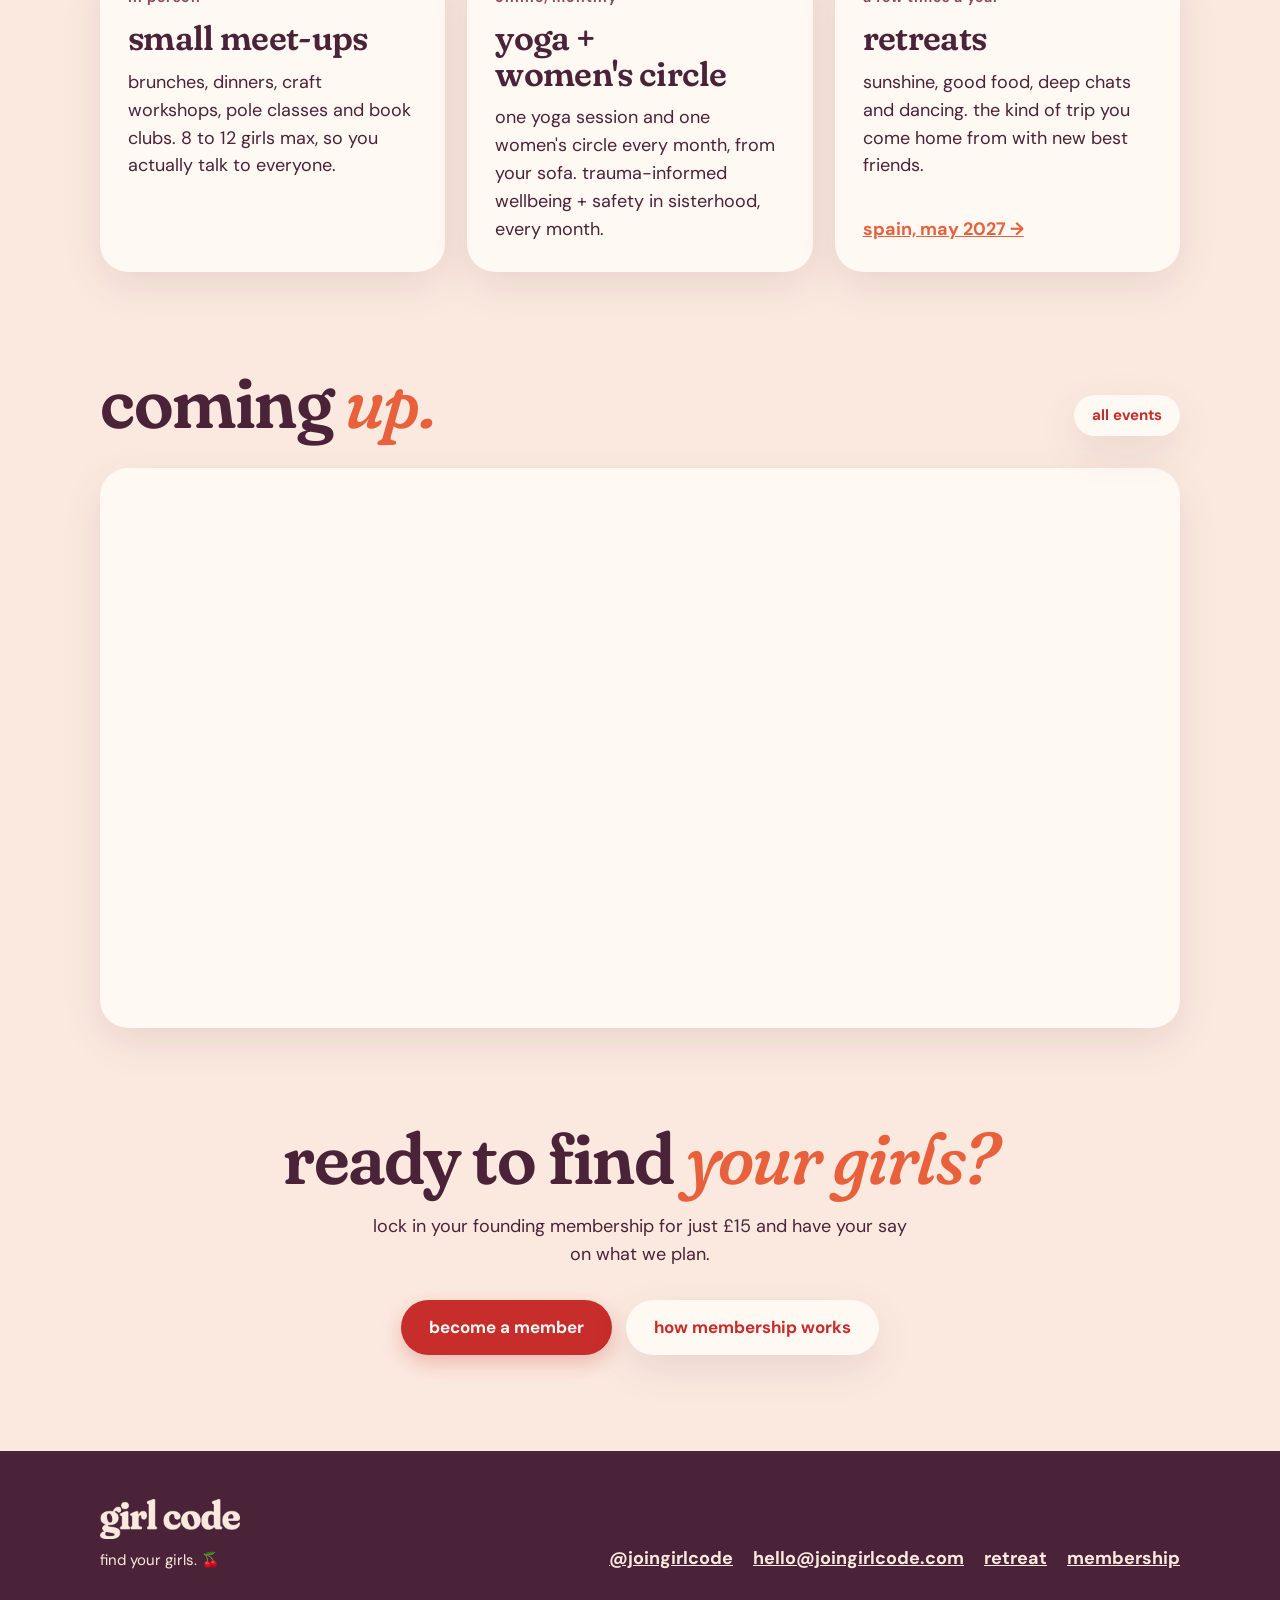
==== commit fcea025e: "Add files via upload" ====
--- a/index.html
+++ b/index.html
@@ -1,763 +1,141 @@
 <!DOCTYPE html>
 <html lang="en">
 <head>
-  <meta charset="UTF-8" />
-  <meta name="viewport" content="width=device-width, initial-scale=1.0" />
-  <title>alex faraday</title>
-  <meta name="description" content="cacao circles, day retreats and sisterhood with alex faraday." />
-  <link rel="icon" href="favicon.svg" type="image/svg+xml" />
-  <link rel="icon" href="favicon-512.png" type="image/png" sizes="512x512" />
-  <link rel="apple-touch-icon" href="apple-touch-icon.png" />
-  <link rel="preconnect" href="https://fonts.googleapis.com" />
-  <link rel="preconnect" href="https://fonts.gstatic.com" crossorigin />
-  <link href="https://fonts.googleapis.com/css2?family=DM+Sans:opsz,wght@9..40,400;9..40,500&family=Fraunces:ital,opsz,wght@0,9..144,300..500;1,9..144,300..500&display=swap" rel="stylesheet" />
-  <style>
-    :root {
-      --sand:       #F5EDE0;
-      --sand-deep:  #EBDFCC;
-      --paper:      #FBF6EE;
-      --espresso:   #2C1F16;
-      --brown-mid:  #74563F;
-      --terra:      #B85C38;
-      --terra-deep: #A24C2B;
-      --olive:      #6B7A4A;
-      --olive-deep: #55623A;
-      --blush:      #E8C4B0;
-      --ff-display: 'Fraunces', Georgia, serif;
-      --ff-body:    'DM Sans', system-ui, sans-serif;
-      --ease:       cubic-bezier(.2, .8, .2, 1);
-    }
-
-    *, *::before, *::after { box-sizing: border-box; margin: 0; padding: 0; }
-    html { scroll-behavior: smooth; -webkit-text-size-adjust: 100%; }
-
-    body {
-      font-family: var(--ff-body);
-      background: var(--sand);
-      color: var(--espresso);
-      font-size: 16px;
-      line-height: 1.65;
-      overflow-x: hidden;
-    }
-
-    /* lowercase everywhere */
-    body, body * { text-transform: lowercase !important; }
-
-    img { display: block; max-width: 100%; }
-    a { color: inherit; }
-
-    :focus-visible {
-      outline: 2px solid var(--terra-deep);
-      outline-offset: 4px;
-      border-radius: 6px;
-    }
-
-    .btn {
-      display: inline-flex;
-      align-items: center;
-      justify-content: center;
-      min-height: 52px;
-      padding: 0.85rem 1.9rem;
-      border-radius: 999px;
-      background: var(--terra-deep);
-      color: var(--sand);
-      font: 500 1rem/1.2 var(--ff-body);
-      text-decoration: none;
-      transition: transform .25s var(--ease);
-    }
-    .btn:hover { transform: translateY(-2px) rotate(-1deg); }
-    .btn--olive { background: var(--olive-deep); }
-
-    .star { fill: currentColor; }
-
-    /* ── TOP BAR ── */
-    .topbar {
-      display: flex;
-      align-items: center;
-      justify-content: space-between;
-      max-width: 1200px;
-      margin: 0 auto;
-      padding: 1.1rem 1.25rem;
-    }
-    .topbar-home img { width: 44px; height: 44px; }
-    .topbar-ig {
-      font-size: 0.95rem;
-      color: var(--espresso);
-      text-decoration: none;
-      padding: 0.5rem 0;
-    }
-    .topbar-ig:hover { color: var(--terra-deep); }
-
-    /* ── HERO ── */
-    .hero {
-      max-width: 1200px;
-      margin: 0 auto;
-      padding: 1.5rem 1.25rem 4.5rem;
-      display: grid;
-      grid-template-columns: 1fr;
-      gap: 2.75rem;
-      align-items: center;
-      overflow-x: clip;
-    }
-    .hero h1 {
-      font: 300 clamp(3.1rem, 11vw, 5rem)/0.95 var(--ff-display);
-      letter-spacing: -0.02em;
-      margin-bottom: 1rem;
-    }
-    .hero-hi {
-      font: italic 400 clamp(1.6rem, 5vw, 1.9rem)/1.1 var(--ff-display);
-      color: var(--terra-deep);
-      margin-bottom: 0.6rem;
-    }
-    .hero .role { font-size: 0.95rem; color: var(--brown-mid); margin-bottom: 1.25rem; }
-    .hero-copy p.body { font-size: 1.06rem; color: var(--brown-mid); margin-bottom: 0.9rem; max-width: 30rem; }
-    .hero-copy strong { color: var(--espresso); font-weight: 500; }
-
-    .moon-portrait {
-      position: relative;
-      width: min(340px, 74vw);
-      aspect-ratio: 1;
-      justify-self: center;
-      isolation: isolate;
-    }
-    .moon-portrait > img {
-      position: absolute;
-      inset: 0;
-      width: 100%;
-      height: 100%;
-      border-radius: 50%;
-      object-fit: cover;
-      object-position: center 35%;
-    }
-    .moon-portrait .moon {
-      position: absolute;
-      z-index: -1;
-      width: 130%;
-      height: 130%;
-      left: -34%;
-      top: -6%;
-      fill: var(--terra);
-      transform: rotate(-30deg);
-    }
-    .twinkle {
-      position: absolute;
-      color: var(--espresso);
-      animation: twinkle 3.4s ease-in-out infinite;
-    }
-    .twinkle--a { right: -3%; top: 4%; width: 24px; height: 24px; }
-    .twinkle--b { right: -10%; top: 28%; width: 13px; height: 13px; color: var(--terra-deep); animation-delay: 1.2s; }
-    .twinkle--c { right: 8%; bottom: -2%; width: 16px; height: 16px; animation-delay: 2.1s; }
-    @keyframes twinkle {
-      0%, 100% { transform: scale(1) rotate(0); opacity: 1; }
-      50%      { transform: scale(.45) rotate(45deg); opacity: .5; }
-    }
-
-    @media (min-width: 900px) {
-      .hero {
-        grid-template-columns: repeat(2, minmax(0, 1fr));
-        gap: 4rem;
-        padding-top: 3rem;
-        padding-bottom: 6rem;
-      }
-      .moon-portrait { width: 100%; max-width: 440px; }
-    }
-
-    /* ── DECK ── */
-    .deck-section { padding: 1rem 0 5rem; }
-    .deck-head {
-      max-width: 1200px;
-      margin: 0 auto;
-      padding: 0 1.25rem;
-      display: flex;
-      flex-wrap: wrap;
-      align-items: baseline;
-      column-gap: 1.25rem;
-      row-gap: 0.25rem;
-    }
-    .deck-head h2 { font: 300 clamp(2.6rem, 8vw, 3.75rem)/1 var(--ff-display); letter-spacing: -0.01em; }
-    .deck-head p { color: var(--brown-mid); }
-
-    .deck {
-      list-style: none;
-      display: flex;
-      gap: 1.25rem;
-      overflow-x: auto;
-      scroll-snap-type: x mandatory;
-      padding: 2.25rem 1.25rem 2rem;
-      scrollbar-width: none;
-    }
-    .deck::-webkit-scrollbar { display: none; }
-    .deck li { flex: 0 0 min(70vw, 260px); scroll-snap-align: center; }
-    .deck li:nth-child(1) .card { --tilt: -3deg; }
-    .deck li:nth-child(2) .card { --tilt: 2deg; --lift: 8px; }
-    .deck li:nth-child(3) .card { --tilt: -1.5deg; }
-    .deck li:nth-child(4) .card { --tilt: 3deg; --lift: 6px; }
-
-    @media (min-width: 1100px) {
-      .deck { justify-content: center; overflow: visible; gap: 1.75rem; }
-      .deck li { flex: 0 0 250px; }
-    }
-
-    .card {
-      --tilt: 0deg;
-      --lift: 0px;
-      display: block;
-      width: 100%;
-      aspect-ratio: 5 / 8;
-      padding: 0;
-      border: 0;
-      background: none;
-      font: inherit;
-      color: inherit;
-      cursor: pointer;
-      perspective: 1200px;
-      transform: rotate(var(--tilt)) translateY(var(--lift));
-      transition: transform .4s var(--ease);
-      border-radius: 18px;
-    }
-    .card:hover { transform: rotate(0deg) translateY(-10px); }
-    .card:focus-visible { outline-offset: 8px; border-radius: 18px; }
-
-    .card-inner {
-      display: block;
-      position: relative;
-      width: 100%;
-      height: 100%;
-      transform-style: preserve-3d;
-      transition: transform .75s var(--ease);
-    }
-    .card.is-flipped .card-inner { transform: rotateY(180deg); }
-
-    .face {
-      display: block;
-      position: absolute;
-      inset: 0;
-      backface-visibility: hidden;
-      -webkit-backface-visibility: hidden;
-      border-radius: 18px;
-      padding: 10px;
-      box-shadow: 0 1px 0 rgba(44,31,22,.12), 0 16px 30px -18px rgba(44,31,22,.55);
-    }
-    .face-frame {
-      position: relative;
-      height: 100%;
-      border-radius: 10px;
-      display: flex;
-      flex-direction: column;
-      align-items: center;
-      text-align: center;
-    }
-
-    /* face down */
-    .face--back { background: var(--terra-deep); color: var(--blush); }
-    .face--back .face-frame { border: 1px solid var(--blush); justify-content: center; }
-    .back-mark {
-      width: 50%;
-      aspect-ratio: 1;
-      border-radius: 50%;
-      background: var(--sand);
-      display: grid;
-      place-items: center;
-    }
-    .back-mark img { width: 72%; }
-    .back-star { position: absolute; }
-    .back-star:nth-of-type(1) { left: 11%; top: 8%;  width: 12px; height: 12px; }
-    .back-star:nth-of-type(2) { right: 13%; top: 15%; width: 8px;  height: 8px; }
-    .back-star:nth-of-type(3) { left: 21%; top: 26%; width: 7px;  height: 7px; }
-    .back-star:nth-of-type(4) { right: 17%; bottom: 24%; width: 14px; height: 14px; }
-    .back-star:nth-of-type(5) { left: 13%; bottom: 13%; width: 9px;  height: 9px; }
-    .back-star:nth-of-type(6) { right: 30%; bottom: 8%;  width: 6px;  height: 6px; }
-
-    /* face up */
-    .face--front { background: var(--blush); color: var(--espresso); transform: rotateY(180deg); }
-    .face--front .face-frame { border: 1px solid var(--terra-deep); padding: 1.3rem 0.9rem 1rem; gap: 0.5rem; }
-    .phase { width: 38px; height: 38px; flex-shrink: 0; }
-    .front-star { position: absolute; color: var(--sand); }
-    .fs1 { left: 10%; top: 19%; width: 9px;  height: 9px; }
-    .fs2 { right: 11%; top: 29%; width: 12px; height: 12px; }
-    .fs3 { left: 14%; top: 50%; width: 7px;  height: 7px; }
-    .glyph { width: 52%; aspect-ratio: 1; margin-top: 0.6rem; }
-    .card-name { font: 400 1.7rem/1.05 var(--ff-display); margin-top: auto; }
-    .card-name--long { font-size: 1.3rem; }
-    .card-meta { font-size: 0.86rem; line-height: 1.35; }
-    .card-more {
-      margin-top: 0.4rem;
-      font-size: 0.8rem;
-      font-weight: 500;
-      text-decoration: underline;
-      text-underline-offset: 3px;
-    }
-
-    /* ── READINGS (card details) ── */
-    .reading {
-      margin: auto;
-      width: min(560px, calc(100vw - 1.5rem));
-      max-height: calc(100dvh - 2rem);
-      border: 0;
-      border-radius: 24px;
-      padding: 12px;
-      background: var(--terra-deep);
-      color: var(--espresso);
-    }
-    .reading[open] { animation: draw .55s var(--ease); }
-    @keyframes draw {
-      from { transform: perspective(900px) rotateY(70deg) scale(.88); opacity: 0; }
-      to   { transform: none; opacity: 1; }
-    }
-    .reading::backdrop { background: rgba(44,31,22,.5); backdrop-filter: blur(3px); }
-    .reading-body {
-      background: var(--paper);
-      border-radius: 14px;
-      max-height: calc(100dvh - 2rem - 24px);
-      overflow-y: auto;
-      padding: 1.5rem 1.4rem 1.75rem;
-    }
-    .reading-close {
-      position: sticky;
-      top: 0;
-      float: right;
-      z-index: 2;
-      width: 44px;
-      height: 44px;
-      border-radius: 50%;
-      border: 0;
-      background: var(--terra-deep);
-      color: var(--sand);
-      cursor: pointer;
-      display: grid;
-      place-items: center;
-      margin: -0.4rem -0.4rem 0 0.5rem;
-    }
-    .reading-close svg { width: 16px; height: 16px; }
-    .reading img { width: 100%; border-radius: 12px; margin-bottom: 1.2rem; clear: both; }
-    .reading img.square { aspect-ratio: 1 / 1; object-fit: cover; object-position: center 30%; }
-    .pill {
-      display: inline-block;
-      font-size: 0.85rem;
-      padding: 0.25rem 0.85rem;
-      border-radius: 999px;
-      margin: 0 0.35rem 0.9rem 0;
-      background: var(--blush);
-      color: var(--espresso);
-    }
-    .pill--line { background: none; box-shadow: inset 0 0 0 1px var(--terra); color: var(--terra-deep); }
-    .reading h3 { font: 300 2.3rem/1.05 var(--ff-display); margin-bottom: 0.5rem; }
-    .reading .tagline { font: italic 400 1.2rem/1.35 var(--ff-display); color: var(--terra-deep); margin-bottom: 1rem; }
-    .reading p { color: var(--brown-mid); margin-bottom: 0.85rem; }
-    .reading p strong { color: var(--espresso); font-weight: 500; }
-    .reading ul { list-style: none; margin: 0.25rem 0 1.25rem; }
-    .reading li { padding: 0.45rem 0; border-bottom: 1px solid var(--sand-deep); color: var(--brown-mid); }
-    .reading li:last-child { border-bottom: 0; }
-    .reading .btn { margin-top: 0.75rem; width: 100%; }
-
-    /* ── FREEBIE ── */
-    .freebie {
-      max-width: 1000px;
-      margin: 0 auto;
-      padding: 1rem 1.25rem 5.5rem;
-      display: grid;
-      justify-items: center;
-      gap: 2rem;
-      text-align: center;
-    }
-    .badge { position: relative; width: 230px; height: 230px; }
-    .badge-ring { width: 100%; height: 100%; animation: spin 26s linear infinite; }
-    .badge-ring text { font: 500 15px var(--ff-body); fill: var(--espresso); letter-spacing: 0.06em; }
-    .badge-mark {
-      position: absolute;
-      inset: 0;
-      margin: auto;
-      width: 118px;
-      height: 118px;
-      border-radius: 50%;
-      background: var(--blush);
-      display: grid;
-      place-items: center;
-    }
-    .badge-mark img { width: 84px; }
-    @keyframes spin { to { transform: rotate(360deg); } }
-    .freebie h2 { font: 300 clamp(2.4rem, 7vw, 3.5rem)/1 var(--ff-display); margin-bottom: 0.75rem; }
-    .freebie p { color: var(--brown-mid); max-width: 30rem; margin: 0 auto 0.6rem; font-size: 1.05rem; }
-    .freebie p strong { color: var(--espresso); font-weight: 500; }
-    .freebie .btn { margin-top: 1rem; }
-    @media (min-width: 760px) {
-      .freebie { grid-template-columns: auto 1fr; text-align: left; gap: 3.5rem; align-items: center; }
-      .freebie p { margin-left: 0; }
-      .badge { width: 270px; height: 270px; }
-    }
-
-    /* ── ABOUT ── */
-    .about {
-      max-width: 1200px;
-      margin: 0 auto;
-      padding: 0 0.75rem;
-    }
-    .about-inner {
-      background: var(--blush);
-      border-radius: 36px;
-      padding: 3.5rem 1.5rem 3rem;
-      display: grid;
-      gap: 3rem;
-      justify-items: center;
-    }
-    .about-moon {
-      position: relative;
-      width: min(280px, 68vw);
-      aspect-ratio: 1;
-      isolation: isolate;
-    }
-    .about-moon > img {
-      position: absolute;
-      inset: 0;
-      width: 100%;
-      height: 100%;
-      border-radius: 50%;
-      object-fit: cover;
-      object-position: center 28%;
-    }
-    .about-moon .moon {
-      position: absolute;
-      z-index: -1;
-      width: 130%;
-      height: 130%;
-      left: -34%;
-      top: -6%;
-      fill: var(--terra);
-      transform: rotate(-30deg);
-    }
-    .about-moon .star-deco {
-      position: absolute;
-      right: -6%;
-      top: 4%;
-      width: 20px;
-      height: 20px;
-      color: var(--sand);
-    }
-    .about-text { max-width: 33rem; }
-    .about h2 { font: 300 clamp(2.4rem, 7vw, 3.3rem)/1 var(--ff-display); margin-bottom: 1rem; }
-    .about p { font-size: 1.05rem; margin-bottom: 0.9rem; }
-    .about p strong { font-weight: 500; }
-    .about .btn { margin-top: 0.5rem; }
-    @media (min-width: 820px) {
-      .about { padding: 0 1.25rem; }
-      .about-inner { grid-template-columns: auto 1fr; gap: 5rem; padding: 4.5rem 5rem; justify-items: start; align-items: center; }
-      .about-moon { width: 300px; }
-    }
-
-    footer {
-      padding: 3rem 1.25rem 3.5rem;
-      text-align: center;
-      font-size: 0.95rem;
-      color: var(--brown-mid);
-    }
-    footer img { width: 56px; margin: 0 auto 0.75rem; }
-    footer a { color: var(--terra-deep); text-decoration: none; }
-    footer a:hover { text-decoration: underline; }
-
-    /* ── TAP SPARKLES ── */
-    .spark {
-      position: fixed;
-      width: 16px;
-      height: 16px;
-      margin: -8px 0 0 -8px;
-      pointer-events: none;
-      z-index: 1000;
-      animation: spark .9s var(--ease) forwards;
-    }
-    @keyframes spark {
-      0%   { transform: translate(0,0) scale(.2) rotate(0); opacity: 1; }
-      70%  { opacity: 1; }
-      100% { transform: translate(var(--dx), var(--dy)) scale(var(--s)) rotate(90deg); opacity: 0; }
-    }
-
-    @media (prefers-reduced-motion: reduce) {
-      *, *::before, *::after { animation: none !important; transition: none !important; }
-      html { scroll-behavior: auto; }
-    }
-  </style>
+<meta charset="utf-8">
+<meta name="viewport" content="width=device-width, initial-scale=1, viewport-fit=cover">
+<title>girl code</title>
+<meta name="description" content="the group chat you wish you had. small meet-ups, online sessions and retreats for women. find your girls.">
+<meta property="og:title" content="girl code">
+<meta property="og:description" content="the group chat you wish you had. small meet-ups, online sessions and retreats for women. find your girls.">
+<meta property="og:image" content="https://joingirlcode.com/images/share-girlcode-v2.jpg">
+<meta property="og:image:width" content="1200">
+<meta property="og:image:height" content="630">
+<meta name="twitter:card" content="summary_large_image">
+<meta property="og:url" content="https://joingirlcode.com/">
+<link rel="icon" href="favicon.ico?v=4" sizes="any">
+<link rel="icon" type="image/png" sizes="32x32" href="images/favicon-v4-32.png">
+<link rel="icon" type="image/png" sizes="192x192" href="images/favicon-v4-192.png">
+<link rel="apple-touch-icon" href="images/apple-touch-icon-v4.png">
+<link rel="preconnect" href="https://fonts.googleapis.com">
+<link rel="preconnect" href="https://fonts.gstatic.com" crossorigin>
+<link href="https://fonts.googleapis.com/css2?family=Fraunces:ital,opsz,wght,SOFT,WONK@0,9..144,400..700,0..100,0..1;1,9..144,400..700,0..100,0..1&family=DM+Sans:wght@400;700&display=swap" rel="stylesheet">
+<link rel="stylesheet" href="style.css?v=21">
 </head>
 <body>
+<header class="nav">
+  <div class="wrap">
+    <a class="nav__logo" href="index.html"><img src="images/logo-cherry.png" alt="girl code home" width="150" height="45"></a>
+    <ul class="nav__links">
+      <li><a href="about.html">about</a></li>
+      <li><a href="events.html">events</a></li>
+      <li><a href="join.html">join</a></li>
+      <li><a class="btn btn--small" href="join.html" style="color:var(--blush)">become a member</a></li>
+    </ul>
+  </div>
+</header>
+<main>
 
-<svg width="0" height="0" style="position:absolute" aria-hidden="true">
-  <defs>
-    <symbol id="star" viewBox="0 0 24 24"><path d="M12 0 Q12 12 24 12 Q12 12 12 24 Q12 12 0 12 Q12 12 12 0 Z"/></symbol>
-    <symbol id="crescent" viewBox="0 0 240 240"><path d="M165 42.1 A90 90 0 1 0 165 197.9 A81.9 81.9 0 1 1 165 42.1 Z"/></symbol>
-  </defs>
-</svg>
-
-<header class="topbar">
-  <a class="topbar-home" href="#top" aria-label="alex faraday, back to top">
-    <img src="alex-faraday-symbol.svg" alt="" />
-  </a>
-  <a class="topbar-ig" href="https://www.instagram.com/alexfaraday_/" target="_blank" rel="noopener">@alexfaraday_</a>
-</header>
-
-<main id="top">
-
-  <section class="hero">
-    <div class="hero-copy">
-      <h1>alex faraday</h1>
-      <p class="role">space holder · retreat leader · community builder</p>
-      <p class="body">through cacao circles &amp; retreats, i create <strong>safe, sacred spaces for women to be fully, unapologetically themselves.</strong></p>
-      <p class="body">for the women who are done pretending they're not weirdly human, and are ready to lean right in. and the women who know all the wisdom they need, comes from within.</p>
-    </div>
-    <div class="moon-portrait">
-      <svg class="moon" aria-hidden="true"><use href="#crescent"/></svg>
-      <img src="hero-web.jpg" alt="alex pouring cacao into cups for a circle" />
-      <svg class="twinkle twinkle--a star" aria-hidden="true"><use href="#star"/></svg>
-      <svg class="twinkle twinkle--b star" aria-hidden="true"><use href="#star"/></svg>
-      <svg class="twinkle twinkle--c star" aria-hidden="true"><use href="#star"/></svg>
-    </div>
-  </section>
-
-  <section class="deck-section" aria-labelledby="deck-title">
-    <div class="deck-head">
-      <h2 id="deck-title">pick a card</h2>
-      <p>tap a card to turn it over</p>
-    </div>
-
-    <ul class="deck">
-
-      <!-- GIRL CODE -->
-      <li>
-        <button class="card" type="button" data-reading="girls" aria-label="turn over a card">
-          <span class="card-inner">
-            <span class="face face--back" aria-hidden="true">
-              <span class="face-frame">
-                <svg class="back-star star"><use href="#star"/></svg><svg class="back-star star"><use href="#star"/></svg><svg class="back-star star"><use href="#star"/></svg><svg class="back-star star"><use href="#star"/></svg><svg class="back-star star"><use href="#star"/></svg><svg class="back-star star"><use href="#star"/></svg>
-                <span class="back-mark"><img src="alex-faraday-symbol.svg" alt="" /></span>
-              </span>
-            </span>
-            <span class="face face--front">
-              <span class="face-frame">
-                <svg class="phase" viewBox="0 0 40 40" aria-hidden="true"><circle cx="20" cy="20" r="18" fill="none" stroke="#A24C2B" stroke-width="1.4"/></svg>
-                <svg class="front-star fs1 star" aria-hidden="true"><use href="#star"/></svg><svg class="front-star fs2 star" aria-hidden="true"><use href="#star"/></svg><svg class="front-star fs3 star" aria-hidden="true"><use href="#star"/></svg>
-                <svg class="glyph" viewBox="0 0 120 120" fill="none" stroke="currentColor" stroke-width="1.8" stroke-linecap="round" stroke-linejoin="round" aria-hidden="true"><circle cx="44" cy="86" r="11"/><circle cx="75" cy="90" r="10"/><path d="M44 75C46 58 54 44 62 30M75 80C72 62 66 46 62 30"/><path d="M62 30C70 22 84 22 90 28 82 36 70 36 62 30Z"/></svg>
-                <span class="card-name">girl code</span>
-                <span class="card-meta">online + in person<br />community</span>
-                <span class="card-more">see the details</span>
-              </span>
-            </span>
-          </span>
-        </button>
-      </li>
-
-      <!-- THE RITUAL -->
-      <li>
-        <button class="card" type="button" data-reading="ritual" aria-label="turn over a card">
-          <span class="card-inner">
-            <span class="face face--back" aria-hidden="true">
-              <span class="face-frame">
-                <svg class="back-star star"><use href="#star"/></svg><svg class="back-star star"><use href="#star"/></svg><svg class="back-star star"><use href="#star"/></svg><svg class="back-star star"><use href="#star"/></svg><svg class="back-star star"><use href="#star"/></svg><svg class="back-star star"><use href="#star"/></svg>
-                <span class="back-mark"><img src="alex-faraday-symbol.svg" alt="" /></span>
-              </span>
-            </span>
-            <span class="face face--front">
-              <span class="face-frame">
-                <svg class="phase" viewBox="0 0 40 40" aria-hidden="true"><circle cx="20" cy="20" r="18" fill="none" stroke="#A24C2B" stroke-width="1.4"/><path d="M20 2A18 18 0 0 1 20 38 9 18 0 0 0 20 2Z" fill="#A24C2B"/></svg>
-                <svg class="front-star fs1 star" aria-hidden="true"><use href="#star"/></svg><svg class="front-star fs2 star" aria-hidden="true"><use href="#star"/></svg><svg class="front-star fs3 star" aria-hidden="true"><use href="#star"/></svg>
-                <svg class="glyph" viewBox="0 0 120 120" fill="none" stroke="currentColor" stroke-width="1.8" stroke-linecap="round" stroke-linejoin="round" aria-hidden="true"><path d="M34 60H86V72C86 88 74 96 60 96 46 96 34 88 34 72Z"/><path d="M86 64C99 64 99 83 86 81"/><path d="M26 104H94"/><path d="M50 50C44 42 56 36 50 26M62 50C56 40 68 34 62 22M74 50C68 42 80 36 74 28"/></svg>
-                <span class="card-name">the ritual</span>
-                <span class="card-meta">online cacao circle<br />next: 29 nov</span>
-                <span class="card-more">see the details</span>
-              </span>
-            </span>
-          </span>
-        </button>
-      </li>
-
-      <!-- THE PAUSE -->
-      <li>
-        <button class="card" type="button" data-reading="pause" aria-label="turn over a card">
-          <span class="card-inner">
-            <span class="face face--back" aria-hidden="true">
-              <span class="face-frame">
-                <svg class="back-star star"><use href="#star"/></svg><svg class="back-star star"><use href="#star"/></svg><svg class="back-star star"><use href="#star"/></svg><svg class="back-star star"><use href="#star"/></svg><svg class="back-star star"><use href="#star"/></svg><svg class="back-star star"><use href="#star"/></svg>
-                <span class="back-mark"><img src="alex-faraday-symbol.svg" alt="" /></span>
-              </span>
-            </span>
-            <span class="face face--front">
-              <span class="face-frame">
-                <svg class="phase" viewBox="0 0 40 40" aria-hidden="true"><circle cx="20" cy="20" r="18" fill="none" stroke="#A24C2B" stroke-width="1.4"/><path d="M20 2A18 18 0 0 1 20 38Z" fill="#A24C2B"/></svg>
-                <svg class="front-star fs1 star" aria-hidden="true"><use href="#star"/></svg><svg class="front-star fs2 star" aria-hidden="true"><use href="#star"/></svg><svg class="front-star fs3 star" aria-hidden="true"><use href="#star"/></svg>
-                <svg class="glyph" viewBox="0 0 120 120" fill="none" stroke="currentColor" stroke-width="1.8" stroke-linecap="round" stroke-linejoin="round" aria-hidden="true"><path d="M50 72H70V106H50Z"/><path d="M60 52C67 58 67 65 60 68 53 65 53 58 60 52Z"/><path d="M60 46C50 38 70 30 60 20 53 13 63 8 58 4"/><path d="M40 106H80"/></svg>
-                <span class="card-name">the pause</span>
-                <span class="card-meta">day retreat in london<br />feb 2027</span>
-                <span class="card-more">see the details</span>
-              </span>
-            </span>
-          </span>
-        </button>
-      </li>
-
-      <!-- BARCELONA -->
-      <li>
-        <button class="card" type="button" data-reading="abroad" aria-label="turn over a card">
-          <span class="card-inner">
-            <span class="face face--back" aria-hidden="true">
-              <span class="face-frame">
-                <svg class="back-star star"><use href="#star"/></svg><svg class="back-star star"><use href="#star"/></svg><svg class="back-star star"><use href="#star"/></svg><svg class="back-star star"><use href="#star"/></svg><svg class="back-star star"><use href="#star"/></svg><svg class="back-star star"><use href="#star"/></svg>
-                <span class="back-mark"><img src="alex-faraday-symbol.svg" alt="" /></span>
-              </span>
-            </span>
-            <span class="face face--front">
-              <span class="face-frame">
-                <svg class="phase" viewBox="0 0 40 40" aria-hidden="true"><circle cx="20" cy="20" r="18" fill="#A24C2B"/></svg>
-                <svg class="front-star fs1 star" aria-hidden="true"><use href="#star"/></svg><svg class="front-star fs2 star" aria-hidden="true"><use href="#star"/></svg><svg class="front-star fs3 star" aria-hidden="true"><use href="#star"/></svg>
-                <svg class="glyph" viewBox="0 0 120 120" fill="none" stroke="currentColor" stroke-width="1.8" stroke-linecap="round" stroke-linejoin="round" aria-hidden="true"><path d="M38 70A22 22 0 0 1 82 70"/><path d="M60 40V30M38 48 31 41M82 48 89 41M28 64H19M92 64H101"/><path d="M12 82C30 72 48 74 62 80 76 72 94 70 108 78"/><path d="M20 96C40 88 76 88 100 96M28 108C46 102 74 102 92 108"/></svg>
-                <span class="card-name card-name--long">the girl code retreat: barcelona</span>
-                <span class="card-meta">4 nights of wild wellbeing<br />may 2027</span>
-                <span class="card-more">see the details</span>
-              </span>
-            </span>
-          </span>
-        </button>
-      </li>
-
-    </ul>
-  </section>
-
-  <section class="freebie" aria-labelledby="free-title">
-    <div class="badge" aria-hidden="true">
-      <svg class="badge-ring" viewBox="0 0 270 270">
-        <defs><path id="ring" d="M135 135 m-108 0 a108 108 0 1 1 216 0 a108 108 0 1 1 -216 0"/></defs>
-        <text><textPath href="#ring" textLength="672" lengthAdjust="spacing">free cacao guide ✦ free guided meditation ✦ free cacao guide ✦ free guided meditation ✦</textPath></text>
-      </svg>
-      <span class="badge-mark"><img src="alex-faraday-symbol.svg" alt="" /></span>
-    </div>
-    <div>
-      <h2 id="free-title">new here? start here.</h2>
-      <p>a gift to welcome you into my world.</p>
-      <p>a relaxing <strong>guided meditation</strong> &amp; a <strong>17-page ceremonial cacao guide</strong>, free and forever yours.</p>
-      <a href="https://alex-faraday-lsb0dz.subscribepage.io" class="btn btn--olive">get the free stuff</a>
-    </div>
-  </section>
-
-  <section class="about" aria-labelledby="about-title">
-    <div class="about-inner">
-      <div class="about-moon">
-        <svg class="moon" aria-hidden="true"><use href="#crescent"/></svg>
-        <img src="about-web.jpg" alt="alex faraday" />
-        <svg class="star-deco star" aria-hidden="true"><use href="#star"/></svg>
-      </div>
-      <div class="about-text">
-        <h2 id="about-title">hi, i'm alex</h2>
-        <p>i'm not a master, a teacher, or someone who is here to instruct you or "heal" you. i'm here to sit alongside you, guide you, and be a part of your journey.</p>
-        <p>the freedom to be your full, true self &amp; find safety in sisterhood is something that so many of us are needing, <strong>and these two pillars are at the heart of everything i create.</strong></p>
-        <a href="https://www.instagram.com/alexfaraday_/" target="_blank" rel="noopener" class="btn">say hi on instagram</a>
+<section class="hero">
+  <div class="wrap">
+    <div class="hero__copy">
+      <span class="tag tag--red" style="align-self:flex-start">beige wellness is dead. bring your mess.</span>
+      <h1>find your <em>girls.</em></h1>
+      <div class="lede"><p style="margin:0 0 14px"><em>girl code</em> is the group chat you always wish you had.</p><p style="margin:0">small meet-ups, monthly online sessions and retreats for women who are done with flaky friendships and performative wellness.</p></div>
+      <div class="btn-row">
+        <a class="btn" href="join.html">become a member</a>
+        <a class="btn btn--light" href="events.html">see what's on</a>
       </div>
     </div>
-  </section>
+    <div class="chat" aria-hidden="true">
+      <span class="sticker sticker--a">come as you are</span>
+      <span class="sticker sticker--b">bring your weird</span>
+      <div class="phone">
+       <div class="phone__screen">
+        <div class="phone__status"><span>11:11</span><span class="phone__island"></span><span class="phone__icons"><i></i><i></i><i></i><b></b></span></div>
+        <div class="phone__top"><img src="images/g-sticker.png" alt=""><div><strong>girl code 🍒</strong><small>12 girls</small></div></div>
+        <div class="phone__msgs">
+          <div class="msg"><b>mia</b>who's coming to brunch on saturday?? 🥂</div>
+          <div class="msg"><b>jess</b>me!! can i bring my sister</div>
+          <div class="msg"><b>mia</b>obviously babe</div>
+          <div class="msg"><b>sophie</b>pole class next week, i'm already scared</div>
+          <div class="msg msg--me">see you all there x</div>
+          <div class="msg"><b>jess</b>this chat is the best thing that's happened to me this year</div>
+        </div>
+        <div class="phone__input"><span>message</span><span class="phone__send">↑</span></div>
+        <div class="phone__home"></div>
+       </div>
+      </div>
+    </div>
+    </div>
+  </div>
+</section>
 
+<section class="band">
+  <div class="wrap">
+    <h2>making friends as an adult is <em>f*cking hard.</em></h2>
+    <p>so we made it easier. no small talk, no cliques, no matching sets required. just women who get it, doing fun sh*t together.</p>
+  </div>
+</section>
+
+<section>
+  <div class="wrap">
+    <h2>what we <em>get up to.</em></h2>
+    <div class="grid3">
+      <div class="card">
+        <span class="card__meta">in person</span>
+        <h3>small meet-ups</h3>
+        <p>brunches, dinners, craft workshops, pole classes and book clubs. 8 to 12 girls max, so you actually talk to everyone.</p>
+      </div>
+      <div class="card">
+        <span class="card__meta">online, monthly</span>
+        <h3>yoga + women's circle</h3>
+        <p>one yoga session and one women's circle every month, from your sofa. trauma-informed wellbeing + safety in sisterhood, every month.</p>
+      </div>
+      <div class="card">
+        <span class="card__meta">a few times a year</span>
+        <h3>retreats</h3>
+        <p>sunshine, good food, deep chats and dancing. the kind of trip you come home from with new best friends.</p><a class="rt-link" href="retreat.html">spain, may 2027 →</a>
+      </div>
+    </div>
+  </div>
+</section>
+
+<section class="follow">
+  <div class="wrap">
+    <div style="display:flex;justify-content:space-between;align-items:end;gap:16px;flex-wrap:wrap">
+      <h2>coming <em>up.</em></h2>
+      <a class="btn btn--light btn--small" href="events.html">all events</a>
+    </div>
+    <div class="luma luma--home" style="margin-top:32px">
+      <iframe src="https://luma.com/embed/calendar/cal-heo0lxx5D9dYy6X/events?lt=light" title="girl code events calendar" loading="lazy" allowfullscreen></iframe>
+    </div>
+  </div>
+</section>
+
+<section class="cta follow">
+  <div class="wrap">
+    <h2>ready to find <em>your girls?</em></h2>
+    <p>lock in your founding membership for just £15 and have your say on what we plan.</p>
+    <div class="btn-row">
+      <a class="btn" href="join.html">become a member</a>
+      <a class="btn btn--light" href="join.html">how membership works</a>
+    </div>
+  </div>
+</section>
 </main>
-
 <footer>
-  <img src="alex-faraday-symbol.svg" alt="" />
-  <p>© 2026 alex faraday &nbsp;·&nbsp; <a href="https://www.instagram.com/alexfaraday_/" target="_blank" rel="noopener">@alexfaraday_</a></p>
+  <div class="wrap">
+    <div>
+      <img src="images/logo-peach-v2.png" alt="girl code" width="140" height="42">
+      <p>find your girls. 🍒</p>
+    </div>
+    <div class="foot-links">
+      <a href="https://www.instagram.com/joingirlcode/" target="_blank" rel="noopener">@joingirlcode</a>
+      <a href="mailto:hello@joingirlcode.com">hello@joingirlcode.com</a>
+      <a href="retreat.html">retreat</a>
+      <a href="join.html">membership</a>
+    </div>
+  </div>
 </footer>
-
-<!-- CARD DETAILS -->
-<dialog class="reading" id="reading-girls" aria-labelledby="t-girls">
-  <div class="reading-body">
-    <button class="reading-close" type="button" aria-label="close"><svg viewBox="0 0 16 16" stroke="currentColor" stroke-width="1.6" stroke-linecap="round"><path d="M2 2l12 12M14 2L2 14"/></svg></button>
-    <img src="girlcode.jpg" alt="women painting pottery together around a long table" />
-    <span class="pill">online + in person community</span>
-    <h3 id="t-girls">girl code</h3>
-    <p class="tagline">the group chat you wish you had.</p>
-    <p>a community for women to find their people: small meet-ups, a monthly online yoga class and women's circle, and retreats. <strong>find your girls.</strong></p>
-    <a href="https://joingirlcode.com" target="_blank" rel="noopener" class="btn">join girl code</a>
-  </div>
-</dialog>
-
-<dialog class="reading" id="reading-ritual" aria-labelledby="t-ritual">
-  <div class="reading-body">
-    <button class="reading-close" type="button" aria-label="close"><svg viewBox="0 0 16 16" stroke="currentColor" stroke-width="1.6" stroke-linecap="round"><path d="M2 2l12 12M14 2L2 14"/></svg></button>
-    <img src="ritual-web.jpg" alt="hands holding a cup of cacao" class="square" />
-    <span class="pill">26 jul · 27 sept · 29 nov</span>
-    <h3 id="t-ritual">the ritual</h3>
-    <p class="tagline">an online cacao ceremony, to find stillness, reconnect inwards, and sit in sacred sisterhood.</p>
-    <p>once every couple of months, women from across the world gather for a <strong>slow sunday morning together.</strong> mama cacao, likeminded women, and you, exactly as you are.</p>
-    <a href="https://subscribepage.io/rnlpnt" class="btn btn--olive">join the ritual</a>
-  </div>
-</dialog>
-
-<dialog class="reading" id="reading-pause" aria-labelledby="t-pause">
-  <div class="reading-body">
-    <button class="reading-close" type="button" aria-label="close"><svg viewBox="0 0 16 16" stroke="currentColor" stroke-width="1.6" stroke-linecap="round"><path d="M2 2l12 12M14 2L2 14"/></svg></button>
-    <img src="pause.jpg" alt="the pause, a day of movement, connection and rest" />
-    <span class="pill pill--line">✦ in collaboration with francesca secolonovo</span>
-    <span class="pill">february 2027 · london · date tbc</span>
-    <h3 id="t-pause">the pause</h3>
-    <p class="tagline">a day to step away from the noise and return to yourself.</p>
-    <p>through cacao, movement, authentic connection, yin and sound - a space to step out of the noise and reconnect with what's within.</p>
-    <p>winter is our time to slow down, listen a little deeper and remember the part of you that can so easily get lost in the doing.</p>
-    <a href="https://www.francescasecolonovowellness.com/gather" target="_blank" rel="noopener" class="btn">this is what i need</a>
-  </div>
-</dialog>
-
-<dialog class="reading" id="reading-abroad" aria-labelledby="t-abroad">
-  <div class="reading-body">
-    <button class="reading-close" type="button" aria-label="close"><svg viewBox="0 0 16 16" stroke="currentColor" stroke-width="1.6" stroke-linecap="round"><path d="M2 2l12 12M14 2L2 14"/></svg></button>
-    <img src="abroad.webp" alt="an 18th-century villa among the catalan vineyards" />
-    <span class="pill">27–31 may 2027 · catalan vineyards</span>
-    <h3 id="t-abroad">the girl code retreat: barcelona</h3>
-    <p class="tagline">the 4-night spanish villa retreat for the 'young, wild &amp; free' women.</p>
-    <p>an 18th-century luxury eco-farm villa in the middle of the catalan vineyards. for the 'wildling-turned-holistic' women who want to <strong>heal, dance &amp; belly laugh together.</strong></p>
-    <ul>
-      <li>🕯️ cacao, yoga &amp; somatic dance</li>
-      <li>🧜‍♀️ poolside lounging &amp; laughter</li>
-      <li>🍳 chaotic kitchen energy</li>
-      <li>🌈 letting your guard down for real</li>
-    </ul>
-    <p><strong>only 12 spaces.</strong></p>
-    <a href="https://joingirlcode.com/retreat.html" class="btn">this is for me</a>
-  </div>
-</dialog>
-
-<script>
-  // cards: first tap turns the card over, the next tap opens its details
-  document.querySelectorAll('.card').forEach(function (card) {
-    var name = card.querySelector('.card-name').textContent;
-    card.addEventListener('click', function () {
-      if (!card.classList.contains('is-flipped')) {
-        card.classList.add('is-flipped');
-        card.setAttribute('aria-label', name + ': see the details');
-        return;
-      }
-      var d = document.getElementById('reading-' + card.dataset.reading);
-      if (d && d.showModal) { d.showModal(); d._opener = card; }
-    });
-  });
-
-  document.querySelectorAll('.reading').forEach(function (d) {
-    d.querySelector('.reading-close').addEventListener('click', function () { d.close(); });
-    d.addEventListener('click', function (e) { if (e.target === d) d.close(); });
-    d.addEventListener('close', function () { if (d._opener) d._opener.focus(); });
-  });
-
-  // little sparkles wherever you tap
-  var calm = window.matchMedia('(prefers-reduced-motion: reduce)').matches;
-  if (!calm) {
-    var colours = ['#B85C38', '#E8C4B0', '#6B7A4A', '#A24C2B'];
-    document.addEventListener('pointerdown', function (e) {
-      for (var i = 0; i < 5; i++) {
-        var s = document.createElementNS('http://www.w3.org/2000/svg', 'svg');
-        s.setAttribute('class', 'spark');
-        s.setAttribute('aria-hidden', 'true');
-        s.innerHTML = '<use href="#star" fill="currentColor"/>';
-        var a = Math.random() * Math.PI * 2, r = 28 + Math.random() * 42;
-        s.style.left = e.clientX + 'px';
-        s.style.top = e.clientY + 'px';
-        s.style.color = colours[Math.floor(Math.random() * colours.length)];
-        s.style.setProperty('--dx', Math.cos(a) * r + 'px');
-        s.style.setProperty('--dy', Math.sin(a) * r + 'px');
-        s.style.setProperty('--s', (0.5 + Math.random() * 0.9).toFixed(2));
-        document.body.appendChild(s);
-        s.addEventListener('animationend', function () { this.remove(); });
-      }
-    });
-  }
-</script>
-
 </body>
 </html>
--- a/style.css
+++ b/style.css
@@ -0,0 +1,424 @@
+/* girl code — sunset spritz: peach, aperol, cherry + pink, plum text, soft fraunces, wavy lines */
+:root {
+  --blush: #FBE9DF;   /* peach (background) */
+  --rose: #F6C6CF;    /* pink */
+  --cherry: #E8613C;  /* aperol (main accent) */
+  --red: #C62D2B;     /* cherry red */
+  --coral: #F08A7E;
+  --lilac: #C9B6D9;
+  --deep: #8A4A5E;
+  --ink: #4A2338;     /* plum (text) */
+  --white: #FFF8F3;
+  --soft: 0 14px 40px rgba(74, 35, 56, .10);
+  --serif: 'Fraunces', Georgia, 'Times New Roman', serif;
+  --sans: 'DM Sans', Helvetica, Arial, sans-serif;
+  --gutter: max(20px, env(safe-area-inset-left, 0px));
+  --gutter-r: max(20px, env(safe-area-inset-right, 0px));
+  --wrap: 1120px;
+  color-scheme: light;
+}
+
+* { box-sizing: border-box; }
+html { scroll-behavior: smooth; }
+body {
+  margin: 0;
+  background: var(--blush);
+  color: var(--ink);
+  font-family: var(--sans);
+  font-size: 18px;
+  line-height: 1.55;
+  -webkit-font-smoothing: antialiased;
+}
+img { max-width: 100%; display: block; }
+a { color: var(--cherry); }
+a:focus-visible, button:focus-visible { outline: 3px solid var(--cherry); outline-offset: 3px; border-radius: 6px; }
+
+.wrap { max-width: var(--wrap); margin: 0 auto; padding-left: var(--gutter); padding-right: var(--gutter-r); }
+
+/* nav */
+.nav { padding-block: 20px; }
+.nav .wrap { display: flex; align-items: center; justify-content: space-between; gap: 16px; flex-wrap: wrap; }
+.nav__logo img { width: 150px; }
+.nav__links { display: flex; align-items: center; gap: 22px; flex-wrap: wrap; list-style: none; margin: 0; padding: 0; }
+.nav__links a { color: var(--ink); text-decoration: none; font-weight: 700; font-size: 16px; }
+.nav__links a:hover, .nav__links a[aria-current="page"] { color: var(--cherry); text-decoration: underline; text-underline-offset: 5px; text-decoration-thickness: 2px; }
+
+/* buttons */
+.btn {
+  display: inline-block; text-decoration: none; font-weight: 700; font-size: 17px;
+  padding: 14px 28px; border-radius: 999px; border: 2px solid var(--ink);
+  background: var(--cherry); color: var(--blush);
+  transition: transform .15s ease, box-shadow .15s ease;
+  box-shadow: 4px 4px 0 var(--ink);
+}
+.btn:hover { transform: translate(-2px, -2px); box-shadow: 6px 6px 0 var(--ink); }
+.btn--light { background: var(--white); color: var(--cherry); }
+.btn--small { padding: 9px 18px; font-size: 15px; box-shadow: 3px 3px 0 var(--ink); }
+.btn-row { display: flex; gap: 14px; flex-wrap: wrap; }
+
+/* type */
+h1, h2, h3 { font-family: var(--serif); font-weight: 400; line-height: .95; margin: 0; text-wrap: balance; }
+h1 { font-size: clamp(64px, 11vw, 132px); letter-spacing: -1px; }
+h2 { font-size: clamp(42px, 6vw, 72px); }
+h3 { font-size: 34px; line-height: 1.05; }
+em { color: var(--cherry); }
+.lede { font-size: 21px; max-width: 34ch; }
+.tag {
+  display: inline-block; background: var(--ink); color: var(--blush); font-weight: 700;
+  font-size: 13px; letter-spacing: 2px; padding: 7px 14px; border-radius: 999px;
+}
+.tag--red { background: var(--cherry); }
+.tag--rose { background: var(--rose); color: var(--ink); }
+.muted { color: var(--deep); }
+
+section { padding-block: 72px; }
+
+/* hero */
+.hero { padding-block: 40px 80px; overflow-x: clip; }
+.hero .wrap { display: grid; grid-template-columns: 1.05fr 1fr; gap: 40px; align-items: center; }
+.hero__copy { display: flex; flex-direction: column; gap: 26px; min-width: 0; }
+.fan { position: relative; height: 520px; }
+.fan img {
+  position: absolute; width: 190px; border-radius: 22px; border: 3px solid var(--ink);
+  box-shadow: 0 16px 30px rgba(42, 26, 26, .22); top: 40px; left: 50%;
+  transition: transform .3s ease;
+}
+.fan img:nth-child(1) { transform: translateX(-150%) rotate(-16deg); top: 90px; }
+.fan img:nth-child(2) { transform: translateX(-95%) rotate(-7deg); top: 50px; }
+.fan img:nth-child(3) { transform: translateX(-50%) rotate(2deg); top: 30px; }
+.fan img:nth-child(4) { transform: translateX(-5%) rotate(10deg); top: 60px; }
+.fan img:nth-child(5) { transform: translateX(45%) rotate(18deg); top: 110px; }
+.fan:hover img:nth-child(3) { transform: translateX(-50%) rotate(2deg) translateY(-12px); }
+.bubble {
+  position: absolute; font-weight: 700; font-size: 17px; padding: 10px 18px; border: 2px solid var(--ink);
+  border-radius: 20px 20px 20px 4px; background: var(--white); color: var(--ink); z-index: 2;
+}
+.bubble--red { background: var(--cherry); color: var(--blush); border-radius: 20px 20px 4px 20px; }
+
+/* POV band */
+.band { background: var(--cherry); color: var(--blush); text-align: center; padding-block: 64px; }
+.band h2 { font-size: clamp(46px, 7vw, 92px); }
+.band em { color: var(--rose); }
+.band p { max-width: 52ch; margin: 22px auto 0; font-size: 19px; }
+
+/* cards */
+.grid3 { display: grid; grid-template-columns: repeat(3, minmax(0, 1fr)); gap: 22px; margin-top: 40px; }
+.card {
+  background: var(--white); border: 2px solid var(--ink); border-radius: 24px; padding: 28px;
+  display: flex; flex-direction: column; gap: 12px; min-width: 0;
+}
+.card p { margin: 0; }
+.card__meta { font-size: 14px; font-weight: 700; letter-spacing: 1px; color: var(--deep); }
+
+/* events */
+.event { display: grid; grid-template-columns: 170px 1fr auto; gap: 26px; align-items: center;
+  background: var(--white); border: 2px solid var(--ink); border-radius: 24px; padding: 26px 30px; }
+.event + .event { margin-top: 18px; }
+.event__when { font-family: var(--serif); font-size: 32px; line-height: 1; color: var(--cherry); }
+.event__when small { display: block; font-family: var(--sans); font-size: 14px; font-weight: 700; color: var(--ink); margin-top: 8px; letter-spacing: 1px; }
+.event__body { min-width: 0; display: flex; flex-direction: column; gap: 8px; }
+.event__body p { margin: 0; }
+.event__tags { display: flex; gap: 8px; flex-wrap: wrap; }
+
+/* table */
+.table-wrap { overflow-x: auto; margin-top: 34px; border: 2px solid var(--ink); border-radius: 24px; background: var(--white); }
+table { width: 100%; border-collapse: collapse; min-width: 560px; }
+th, td { text-align: left; padding: 16px 22px; border-bottom: 1px solid var(--rose); vertical-align: top; }
+thead th { background: var(--ink); color: var(--blush); font-size: 15px; letter-spacing: 1px; }
+thead th.highlight { background: var(--cherry); }
+tbody tr:last-child td { border-bottom: 0; }
+td.yes { font-weight: 700; color: var(--cherry); }
+
+/* price */
+.price { display: grid; grid-template-columns: 1fr 1fr; gap: 22px; margin-top: 40px; }
+.price__card { border: 2px solid var(--ink); border-radius: 28px; padding: 32px; background: var(--white); display: flex; flex-direction: column; gap: 14px; min-width: 0; }
+.price__card--hot { background: var(--cherry); color: var(--blush); box-shadow: 8px 8px 0 var(--ink); }
+.price__card--hot em { color: var(--rose); }
+.price__num { font-family: var(--serif); font-size: 88px; line-height: .9; }
+.price__num small { font-family: var(--sans); font-size: 18px; }
+.price__card ul { margin: 0; padding-left: 20px; display: flex; flex-direction: column; gap: 6px; }
+
+/* about */
+.split { display: grid; grid-template-columns: 1fr 1fr; gap: 56px; align-items: start; }
+.split > * { min-width: 0; }
+.prose p { margin: 0 0 18px; max-width: 60ch; }
+.photo { position: relative; border: 3px solid var(--ink); border-radius: 28px; background: var(--rose); aspect-ratio: 4 / 5; overflow: hidden; display: grid; place-items: center; transform: rotate(-2deg); max-width: 100%; }
+.photo img { width: 100%; height: 100%; object-fit: cover; }
+.photo img.placeholder { position: absolute; top: 50%; left: 50%; transform: translate(-50%, -50%); width: 45%; height: auto; object-fit: contain; }
+.prose .quote, .quote { font-family: var(--serif); font-style: italic; font-size: 34px; line-height: 1.1; color: var(--cherry); border-left: 4px solid var(--cherry); padding-left: 20px; margin: 48px 0 30px; }
+
+/* cta */
+.cta { text-align: center; }
+.cta .btn-row { justify-content: center; margin-top: 28px; }
+.cta p { max-width: 46ch; margin: 18px auto 0; }
+
+/* footer */
+footer { background: var(--ink); color: var(--blush); padding-block: 48px; }
+footer .wrap { display: flex; justify-content: space-between; gap: 24px; flex-wrap: wrap; align-items: flex-end; }
+footer a { color: var(--blush); }
+footer img { width: 140px; margin-bottom: 10px; }
+footer p { margin: 0; font-size: 15px; }
+.foot-links { display: flex; gap: 20px; flex-wrap: wrap; font-weight: 700; }
+
+@media (max-width: 860px) {
+  .hero .wrap, .split, .price { grid-template-columns: 1fr; }
+  .grid3 { grid-template-columns: 1fr; }
+  .fan { height: 420px; }
+  .fan img { width: 150px; }
+  .event { grid-template-columns: 1fr; gap: 14px; }
+  section { padding-block: 56px; }
+}
+@media (max-width: 480px) {
+  .nav__links { gap: 14px; }
+  .nav__links a { font-size: 15px; }
+  .fan { height: 340px; }
+  .fan img { width: 118px; border-radius: 16px; }
+  .bubble { font-size: 14px; }
+}
+@media (prefers-reduced-motion: reduce) {
+  * { transition: none !important; scroll-behavior: auto !important; }
+}
+
+/* group chat mockup (home hero) */
+.chat { position: relative; display: flex; justify-content: center; padding-block: 20px; }
+.phone {
+  width: 330px; max-width: 100%; background: var(--ink); border-radius: 52px; padding: 12px;
+  box-shadow: 10px 10px 0 var(--cherry), inset 0 0 0 2px #4a3434; transform: rotate(3deg); position: relative;
+}
+.phone::before, .phone::after { content: ""; position: absolute; width: 4px; border-radius: 4px; background: var(--ink); }
+.phone::before { left: -6px; top: 120px; height: 60px; }
+.phone::after { right: -6px; top: 150px; height: 90px; }
+.phone__screen { background: var(--white); border-radius: 40px; overflow: hidden; }
+.phone__status { display: flex; align-items: center; justify-content: space-between; padding: 12px 24px 4px; font-size: 14px; font-weight: 700; }
+.phone__island { width: 96px; height: 26px; border-radius: 999px; background: var(--ink); }
+.phone__icons { display: flex; align-items: flex-end; gap: 2px; }
+.phone__icons i { display: block; width: 3px; background: var(--ink); border-radius: 1px; }
+.phone__icons i:nth-child(1) { height: 5px; } .phone__icons i:nth-child(2) { height: 8px; } .phone__icons i:nth-child(3) { height: 11px; }
+.phone__icons b { display: block; width: 22px; height: 11px; border: 1.5px solid var(--ink); border-radius: 3px; margin-left: 5px; background: linear-gradient(90deg, var(--ink) 70%, transparent 70%); background-clip: content-box; padding: 1px; }
+.phone__input { display: flex; align-items: center; justify-content: space-between; margin: 0 14px 10px; padding: 8px 8px 8px 16px; border: 1.5px solid var(--rose); border-radius: 999px; color: #9b8a8c; font-size: 14px; background: var(--white); }
+.phone__send { width: 28px; height: 28px; border-radius: 50%; background: var(--cherry); color: var(--blush); display: grid; place-items: center; font-weight: 700; font-size: 15px; }
+.phone__home { width: 120px; height: 5px; border-radius: 999px; background: var(--ink); margin: 6px auto 10px; }
+.phone__top { display: flex; align-items: center; gap: 12px; padding: 10px 20px 12px; border-bottom: 2px solid var(--rose); }
+.phone__top img { width: 40px; height: 40px; object-fit: contain; }
+.phone__top strong { display: block; font-size: 17px; }
+.phone__top small { color: var(--deep); font-size: 13px; }
+.phone__msgs { display: flex; flex-direction: column; gap: 10px; padding: 18px 16px 18px; background: var(--blush); }
+.msg { align-self: flex-start; max-width: 82%; background: var(--white); border: 2px solid var(--ink); border-radius: 18px 18px 18px 4px; padding: 8px 14px; font-size: 15px; line-height: 1.35; }
+.msg b { display: block; font-size: 12px; color: var(--cherry); }
+.msg--me { align-self: flex-end; background: var(--cherry); color: var(--blush); border-radius: 18px 18px 4px 18px; }
+.sticker { position: absolute; z-index: 2; font-weight: 700; font-size: 15px; padding: 9px 16px; border: 2px solid var(--ink); border-radius: 999px; }
+.sticker--a { top: 0; left: 4%; background: var(--cherry); color: var(--blush); transform: rotate(-8deg); }
+.sticker--b { bottom: 6px; right: 2%; background: var(--rose); color: var(--ink); transform: rotate(6deg); }
+@media (max-width: 480px) { .phone { width: 296px; border-radius: 46px; } .sticker { font-size: 13px; } }
+
+.origin-quote { align-self: center; }
+.origin-quote .quote { font-size: 46px; margin: 0; padding-left: 28px; }
+@media (max-width: 800px) { .origin-quote .quote { font-size: 34px; margin-top: 16px; } }
+
+/* waitlist page */
+.wl { padding-block: 40px 90px; overflow-x: clip; }
+.wl .wrap { display: grid; grid-template-columns: 1.1fr 1fr; grid-template-areas: 'intro card' 'perks card'; column-gap: 56px; row-gap: 36px; align-items: start; }
+.wl__intro { grid-area: intro; } .wl__perks { grid-area: perks; } .wl__card { grid-area: card; }
+.wl__copy { display: flex; flex-direction: column; gap: 22px; min-width: 0; }
+.wl__h2 { font-size: clamp(34px, 4vw, 48px); margin-top: 14px; }
+.perks { list-style: none; margin: 0; padding: 0; display: flex; flex-direction: column; gap: 16px; }
+.perks li { display: flex; gap: 16px; align-items: flex-start; font-size: 17px; line-height: 1.5; }
+.perks li > span { flex: none; font-size: 18px; line-height: 1.5; }
+.wl__card { position: relative; background: var(--white); border: 3px solid var(--ink); border-radius: 28px; padding: 44px 36px 34px; box-shadow: 10px 10px 0 var(--cherry); margin-top: 30px; min-width: 0; }
+.wl__card h3 { font-family: var(--serif); font-weight: 400; font-size: 46px; line-height: 1; margin: 0 0 10px; }
+.wl__card h3 em { color: var(--cherry); }
+.wl__sticker { background: var(--rose); color: var(--ink); position: absolute; top: -22px; right: 24px; transform: rotate(6deg); }
+.field { display: flex; flex-direction: column; gap: 8px; font-weight: 700; font-size: 14px; letter-spacing: .5px; margin-bottom: 18px; }
+.field input { font: inherit; font-weight: 400; font-size: 18px; padding: 16px 18px; border: 2px solid var(--ink); border-radius: 16px; background: var(--blush); color: var(--ink); outline: none; width: 100%; box-sizing: border-box; }
+.field input:focus { border-color: var(--cherry); box-shadow: 0 0 0 4px var(--rose); }
+.consent { display: flex; gap: 12px; align-items: flex-start; font-size: 14px; line-height: 1.45; color: var(--deep); margin-bottom: 24px; cursor: pointer; }
+.consent input { flex: none; width: 22px; height: 22px; margin: 1px 0 0; accent-color: var(--cherry); }
+.wl__btn { width: 100%; justify-content: center; font-size: 19px; border: 0; cursor: pointer; }
+.wl__btn:disabled { opacity: .7; cursor: wait; }
+.wl__err { color: var(--cherry); font-weight: 700; font-size: 14px; margin: 12px 0 0; min-height: 1em; }
+.wl__done { text-align: center; }
+.wl__done h3 { margin-top: 16px; }
+.wl__done p { margin: 0 0 22px; font-size: 17px; }
+@media (max-width: 860px) {
+  .wl .wrap { grid-template-columns: 1fr; grid-template-areas: 'intro' 'card' 'perks'; row-gap: 30px; }
+  .wl__h2 { margin-top: 20px; }
+  .wl__card { padding: 40px 22px 28px; box-shadow: 6px 6px 0 var(--cherry); }
+}
+.wl .lede { max-width: 38ch; text-wrap: pretty; }
+
+/* events: phone readability */
+@media (max-width: 860px) {
+  .event { gap: 18px; padding: 28px 24px 26px; border-radius: 22px; }
+  .event + .event { margin-top: 22px; }
+  .event__when { display: flex; align-items: baseline; flex-wrap: wrap; gap: 4px 12px; font-size: 26px; padding-bottom: 16px; border-bottom: 2px solid var(--rose); }
+  .event__when small { margin-top: 0; font-size: 13px; color: var(--deep); }
+  .event__body { gap: 14px; }
+  .event__tags .tag { font-size: 11px; letter-spacing: 1.5px; padding: 6px 12px; }
+  .event__body h3 { font-size: 32px; line-height: 1; }
+  .event__body p { font-size: 16px; line-height: 1.65; color: #4a3434; }
+  .event .btn { align-self: flex-start; justify-self: start; width: auto; padding: 12px 22px; font-size: 15px; }
+}
+
+/* luma calendar */
+.luma { background: var(--white); border: 3px solid var(--ink); border-radius: 28px; overflow: hidden; box-shadow: 8px 8px 0 var(--cherry); }
+.luma iframe { display: block; width: 100%; height: 760px; border: 0; }
+.luma__note { margin: 26px 0 0; font-size: 16px; color: var(--deep); }
+@media (max-width: 860px) {
+  .luma { border-radius: 22px; box-shadow: 5px 5px 0 var(--cherry); }
+  .luma iframe { height: 820px; }
+}
+.luma--home iframe { height: 560px; }
+
+/* ===== spacing system (one rhythm for the whole site) ===== */
+:root { --space: 96px; --space-sm: 48px; }
+section { padding-block: var(--space); }
+section.follow { padding-top: 0; }
+.hero { padding-block: var(--space-sm) var(--space); }
+.hero.page-head { padding-block: var(--space-sm) var(--space-sm); }
+.page-head .lede { margin-top: 20px !important; }
+.page-head h1 { margin-top: 20px !important; }
+.follow .price, .follow .grid3 { margin-top: 0; }
+.band { padding-block: var(--space); }
+.band p { margin-top: 24px; }
+.cta p { margin-top: 20px; }
+.cta .btn-row { margin-top: 32px; }
+@media (max-width: 860px) {
+  :root { --space: 64px; --space-sm: 32px; }
+  .split { gap: 32px; }
+  .hero .wrap { gap: 48px; }
+}
+
+/* home: smaller phone (scaled evenly, keeps its shape) */
+.phone { width: 355px; zoom: .83; }
+@media (max-width: 480px) { .phone { width: 355px; zoom: .8; } }
+
+/* about: origins + quote */
+.origin-quote .quote { margin: 0; }
+@media (max-width: 800px) { .origin-quote .quote { margin: 0; font-size: 34px; } }
+
+/* about: founder photo */
+.founder { display: flex; flex-direction: column; gap: 28px; }
+.founder__title h2 { margin-top: 20px; }
+.founder__photo { width: 100%; max-width: 340px; height: auto; transform: rotate(-3deg); filter: drop-shadow(8px 10px 0 rgba(42,26,26,.35)); }
+@media (max-width: 860px) {
+  .founder { flex-direction: row; align-items: center; justify-content: space-between; gap: 16px; }
+  .founder__photo { width: 44%; max-width: 200px; flex: none; }
+}
+@media (max-width: 480px) { .chat { padding-top: 34px; } .sticker--a { top: 0; left: 0; } }
+
+/* retreat page */
+.rt-spaces { position: static; background: var(--rose); color: var(--ink); transform: rotate(-4deg); align-self: center; }
+.rt-facts { display: grid; grid-template-columns: repeat(4, minmax(0, 1fr)); border: 2px solid var(--ink); border-radius: 24px; background: var(--white); overflow: hidden; }
+.rt-facts > div { padding: 24px; border-left: 2px solid var(--rose); }
+.rt-facts > div:first-child { border-left: 0; }
+.rt-facts p { margin: 8px 0 0; font-size: 16px; line-height: 1.5; }
+.rt-grid { grid-template-columns: repeat(2, minmax(0, 1fr)); margin-top: 32px; }
+.rt-link { font-weight: 700; color: var(--cherry); text-decoration: underline; margin-top: auto; }
+.rt-form { max-width: 560px; margin: 0 auto; }
+@media (max-width: 860px) {
+  .rt-facts { grid-template-columns: 1fr 1fr; }
+  .rt-facts > div:nth-child(3) { border-left: 0; }
+  .rt-facts > div:nth-child(n+3) { border-top: 2px solid var(--rose); }
+  .rt-grid { grid-template-columns: 1fr; }
+}
+@media (max-width: 480px) {
+  .rt-facts { grid-template-columns: 1fr; }
+  .rt-facts > div { border-left: 0; }
+  .rt-facts > div + div { border-top: 2px solid var(--rose); }
+}
+.follow .rt-grid { margin-top: 40px; }
+.rt-wide { margin: 32px 0 0; border: 3px solid var(--ink); border-radius: 28px; overflow: hidden; box-shadow: 8px 8px 0 var(--cherry); }
+.rt-wide img { display: block; width: 100%; height: 520px; object-fit: cover; }
+.rt-villa { align-items: center; }
+.rt-list { margin: 0 0 18px; padding-left: 20px; line-height: 1.7; }
+.rt-grid4 { display: grid; grid-template-columns: 1fr 1fr; gap: 14px; }
+.rt-grid4 img { width: 100%; aspect-ratio: 1; object-fit: cover; border: 2px solid var(--ink); border-radius: 20px; display: block; }
+.rt-grid4 img:nth-child(1) { transform: rotate(-1.5deg); } .rt-grid4 img:nth-child(4) { transform: rotate(1.5deg); }
+.rt-polaroid { display: block; width: 100%; max-width: 360px; margin-top: 32px; border: 8px solid var(--white); border-bottom-width: 36px; border-radius: 6px; transform: rotate(-3deg); box-shadow: 0 16px 30px rgba(42,26,26,.3); }
+@media (max-width: 860px) {
+  .rt-wide img { height: 300px; }
+  .rt-wide { box-shadow: 5px 5px 0 var(--cherry); border-radius: 22px; }
+  .rt-polaroid { max-width: 260px; margin: 24px auto 0; }
+}
+.rt-strike { text-decoration: line-through; text-decoration-color: var(--rose); text-decoration-thickness: 5px; }
+
+/* events: retreat highlight */
+.rt-promo { position: relative; display: grid; grid-template-columns: 1fr 1fr; margin-top: 56px; background: var(--cherry); color: var(--blush); border: 3px solid var(--ink); border-radius: 28px; box-shadow: 8px 8px 0 var(--ink); text-decoration: none; overflow: visible; transition: transform .2s ease, box-shadow .2s ease; }
+.rt-promo:hover { transform: translate(-2px, -2px); box-shadow: 10px 10px 0 var(--ink); }
+.rt-promo img { width: 100%; height: 100%; min-height: 320px; object-fit: cover; display: block; border-radius: 25px 0 0 25px; }
+.rt-promo__txt { padding: 44px; display: flex; flex-direction: column; gap: 18px; justify-content: center; }
+.rt-promo__txt h2 { font-size: clamp(40px, 5vw, 60px); }
+.rt-promo__txt em { color: var(--rose); }
+.rt-promo__txt p { margin: 0; font-size: 17px; line-height: 1.55; }
+.rt-promo__sticker { top: -20px; right: 28px; background: var(--rose); color: var(--ink); transform: rotate(6deg); }
+@media (max-width: 860px) {
+  .rt-promo { grid-template-columns: 1fr; box-shadow: 5px 5px 0 var(--ink); }
+  .rt-promo img { min-height: 0; height: 220px; border-radius: 25px 25px 0 0; }
+  .rt-promo__txt { padding: 28px 24px 32px; }
+}
+.wc-steps .card h3 { font-size: 32px; }
+.rt-elements { margin: 20px 0 0; font-size: 19px; line-height: 1.55; max-width: 52ch; }
+
+/* terms page */
+.tc > * { max-width: 760px; }
+.tc .tc-h { font-size: clamp(32px, 4vw, 44px); margin: 48px 0 16px; }
+.tc ul { padding-left: 22px; margin: 0 0 18px; }
+.tc li { margin-bottom: 10px; line-height: 1.6; }
+.tc p, .tc li { font-size: 17px; }
+
+
+/* ================= sunset spritz refresh ================= */
+h1, h2, h3, .price__num, .event__when, .quote { font-family: var(--serif); font-weight: 600; font-variation-settings: 'SOFT' 100, 'WONK' 1; letter-spacing: -.02em; }
+h1 em, h2 em, h3 em, .quote { font-weight: 500; }
+em { font-variation-settings: 'SOFT' 100, 'WONK' 1; }
+
+/* soft, rounded, no hard outlines */
+.btn, .btn--small { border: 0; box-shadow: 0 8px 20px rgba(232, 97, 60, .28); }
+.btn:hover { transform: translateY(-2px); box-shadow: 0 12px 26px rgba(232, 97, 60, .34); }
+.btn--light { background: var(--white); color: var(--cherry); box-shadow: var(--soft); }
+.card, .event, .table-wrap, .price__card, .luma, .wl__card, .rt-facts, .photo { border: 0 !important; box-shadow: var(--soft) !important; border-radius: 28px; }
+.price__card--hot { background: var(--red); color: var(--rose); box-shadow: 0 18px 40px rgba(198, 45, 43, .28) !important; }
+.price__card--hot em { color: var(--white); }
+.price__card--hot .btn--light { color: var(--red); }
+thead th { background: var(--ink); color: var(--white); }
+thead th.highlight { background: var(--red); }
+.tag { background: var(--ink); color: var(--white); }
+.tag--red { background: var(--red); color: var(--rose); }
+.tag--rose { background: var(--rose); color: var(--ink); }
+.rt-wide, .rt-grid4 img { border: 0 !important; box-shadow: var(--soft) !important; }
+.rt-promo { border: 0; background: var(--red); color: var(--rose); box-shadow: 0 18px 40px rgba(198, 45, 43, .25); }
+.rt-promo:hover { box-shadow: 0 22px 48px rgba(198, 45, 43, .32); }
+.rt-promo__txt em { color: var(--white); }
+.field input { border: 2px solid var(--rose); background: var(--white); }
+.field input:focus { border-color: var(--cherry); box-shadow: 0 0 0 4px rgba(232, 97, 60, .18); }
+
+/* the red + pink band, with wavy edges */
+.band { background: var(--red); color: var(--rose); position: relative; margin-block: 24px; }
+.band em { color: var(--white); }
+.band::before, .band::after { content: ''; position: absolute; left: 0; right: 0; height: 22px;
+  background: url("data:image/svg+xml,%3Csvg xmlns='http://www.w3.org/2000/svg' width='80' height='22' viewBox='0 0 80 22'%3E%3Cpath d='M0 22 V11 Q20 0 40 11 T80 11 V22Z' fill='%23C62D2B'/%3E%3C/svg%3E") repeat-x; background-size: 80px 22px; }
+.band::before { top: -21px; }
+.band::after { bottom: -21px; transform: scaleY(-1); }
+
+/* signature wavy line under page titles */
+.hero h1::after, .page-head h1::after { content: ''; display: block; width: 180px; height: 18px; margin-top: 22px;
+  background: url("data:image/svg+xml,%3Csvg xmlns='http://www.w3.org/2000/svg' width='60' height='18' viewBox='0 0 60 18'%3E%3Cpath d='M0 9 Q15 0 30 9 T60 9' stroke='%23E8613C' stroke-width='4' fill='none' stroke-linecap='round'/%3E%3C/svg%3E") repeat-x; background-size: 60px 18px; }
+
+/* phone mock: softer */
+.phone { box-shadow: 0 30px 60px rgba(74, 35, 56, .22), inset 0 0 0 2px #5a3448 !important; }
+.msg { border: 0; box-shadow: 0 4px 12px rgba(74, 35, 56, .08); }
+.msg--me { background: var(--cherry); color: var(--white); }
+.msg b { color: var(--red); }
+.phone__top { border-bottom-color: var(--rose); }
+.sticker { border: 0; box-shadow: 0 8px 20px rgba(74, 35, 56, .15); }
+.sticker--a { background: var(--red); color: var(--rose); }
+.sticker--b { background: var(--lilac); color: var(--ink); }
+.bubble { border: 0; box-shadow: var(--soft); }
+.fan img { border: 0; }
+.nav__logo img, footer img { height: auto; }
+
+/* more red, less orange: buttons, nav and logo in cherry red */
+.btn, .btn--small { background: var(--red); color: var(--white); box-shadow: 0 8px 20px rgba(198, 45, 43, .26); }
+.btn:hover { box-shadow: 0 12px 26px rgba(198, 45, 43, .32); }
+.btn--light, .price__card--hot .btn--light { background: var(--white); color: var(--red); box-shadow: var(--soft); }
+.nav__links a:hover, .nav__links a[aria-current="page"] { color: var(--red); }
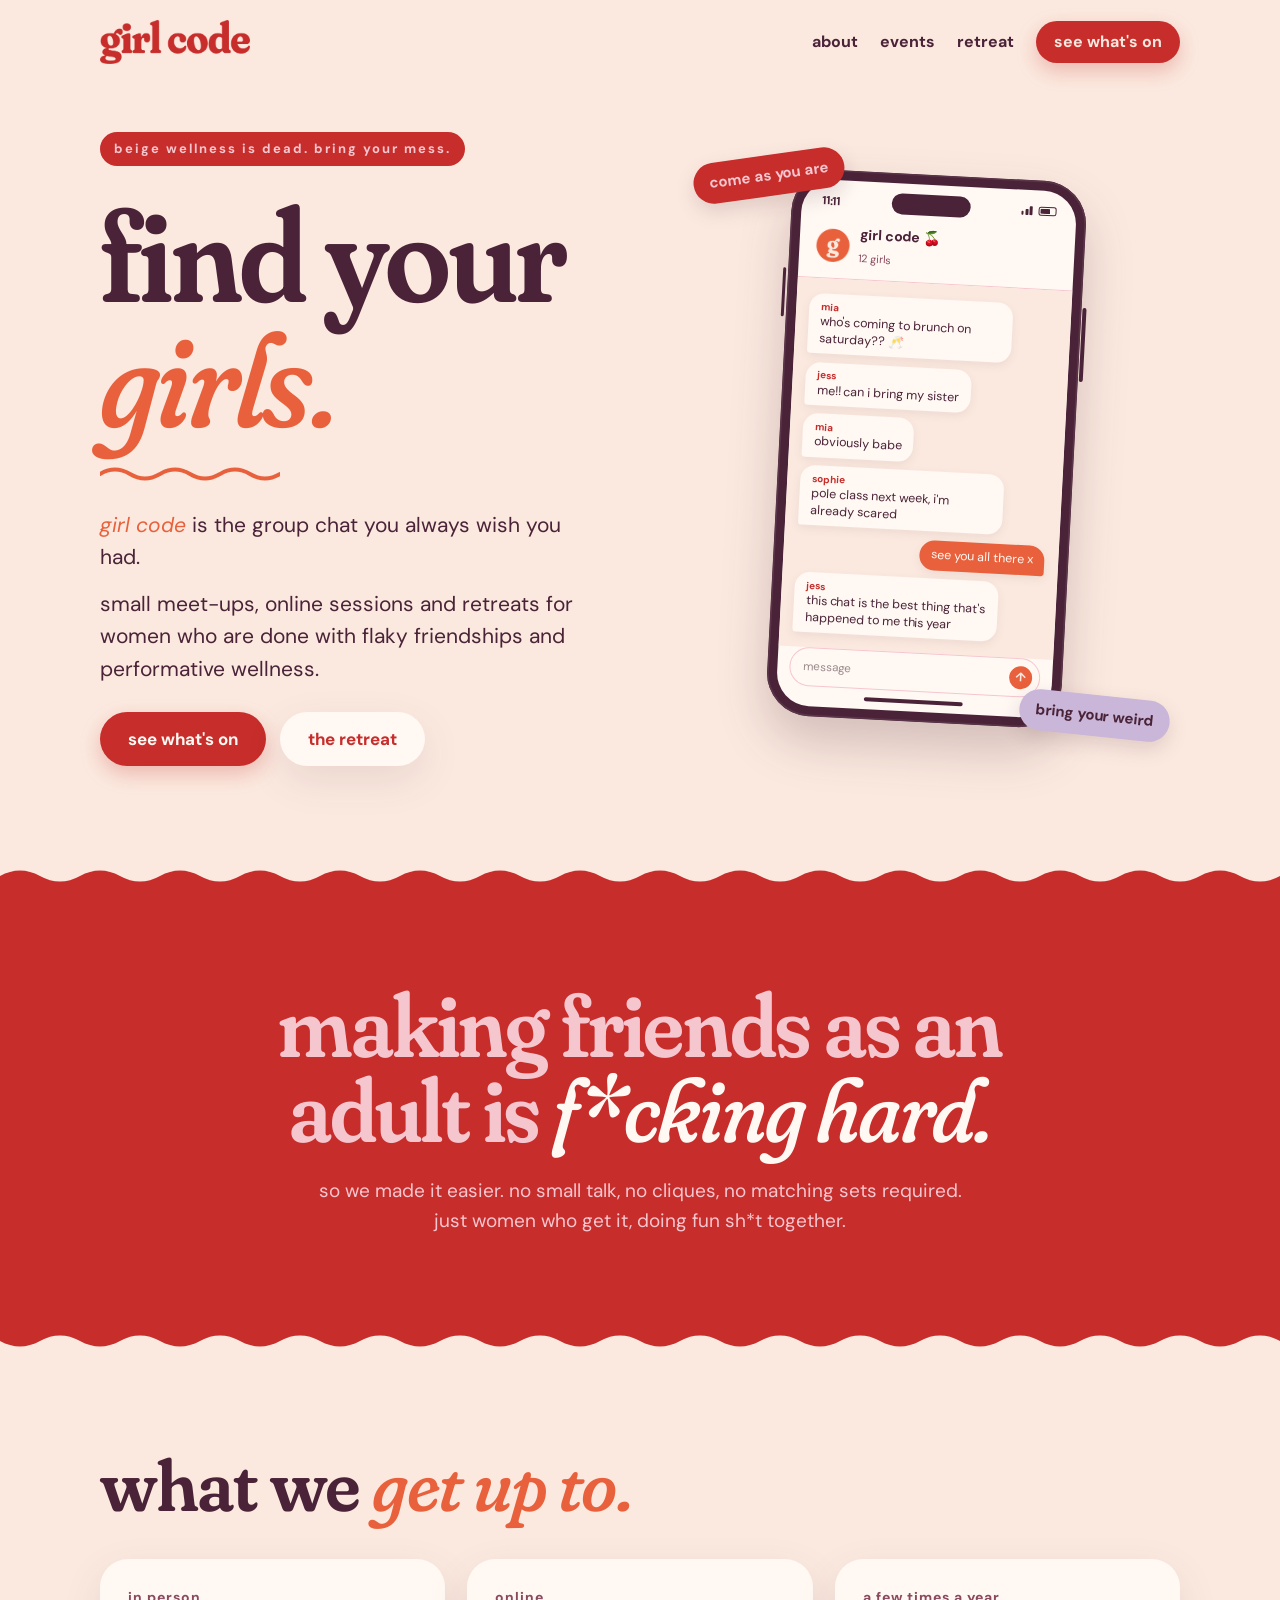
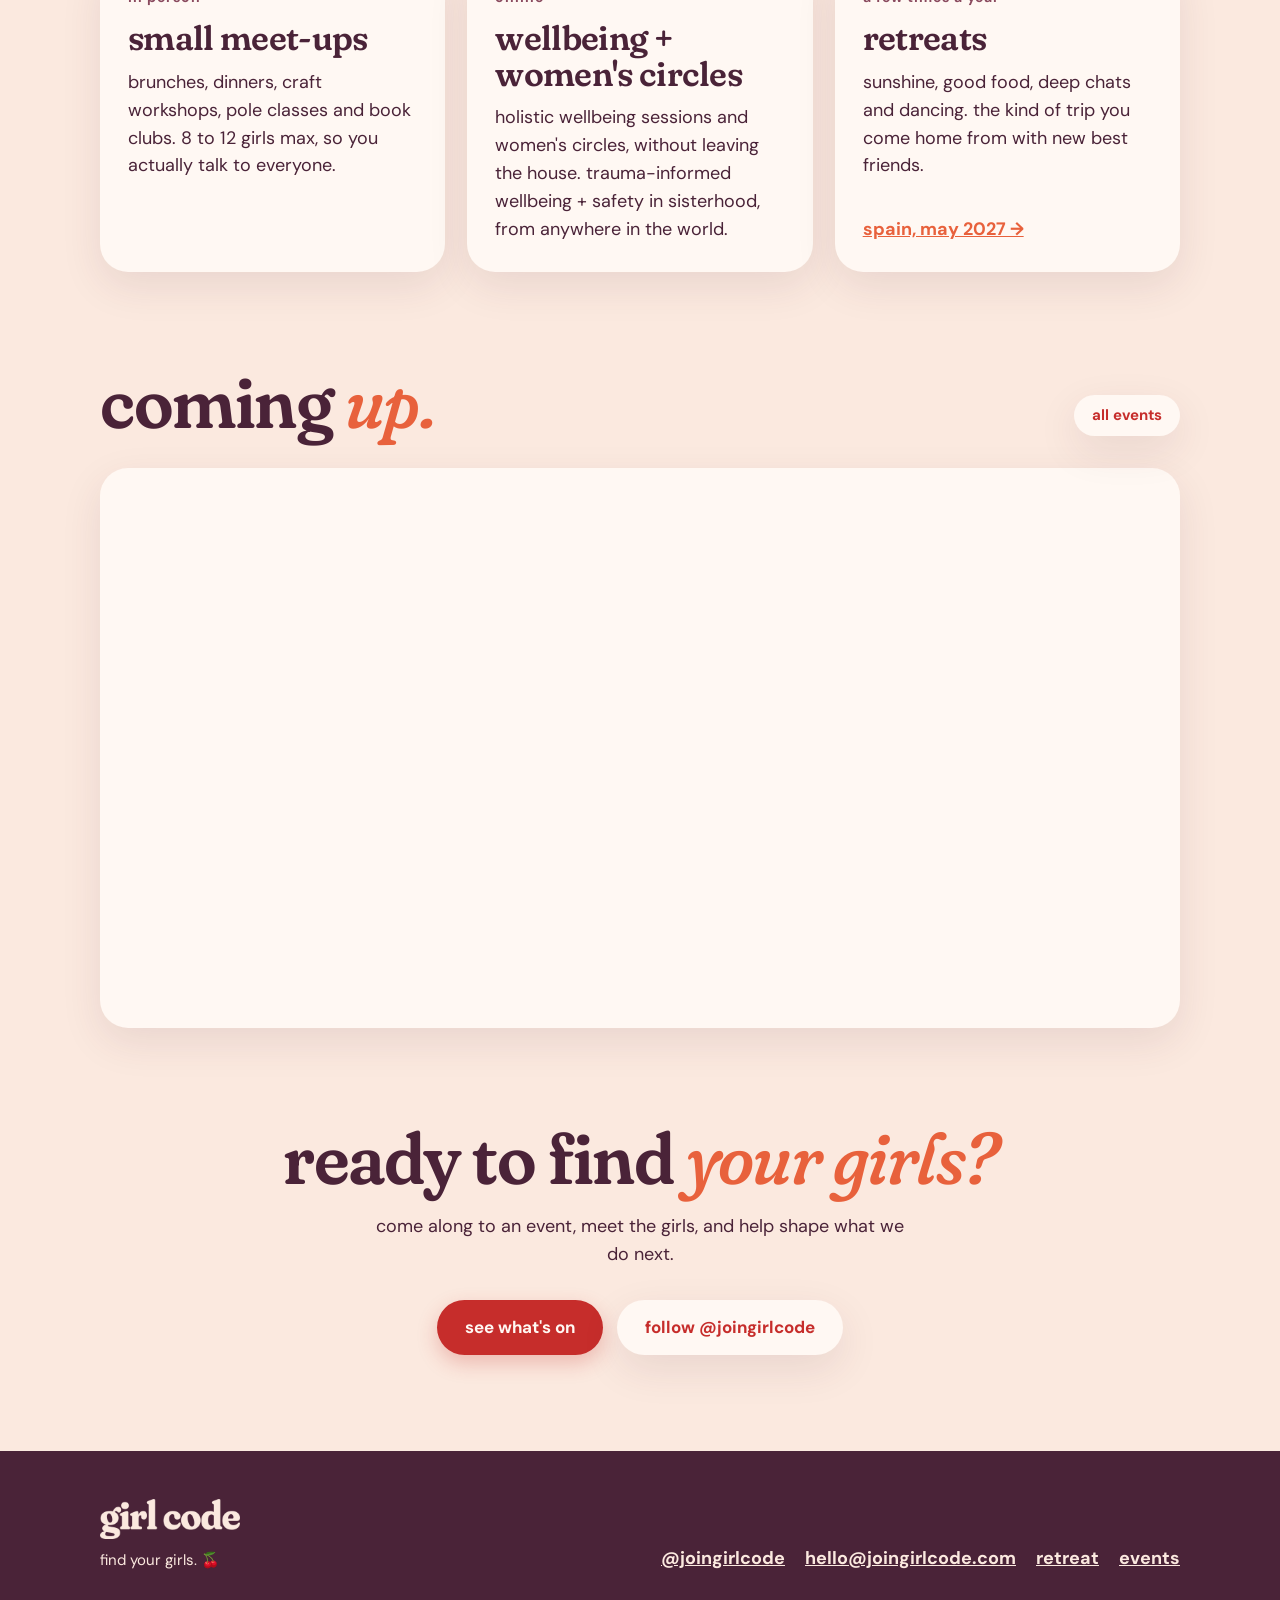
==== commit e302a02f: "Add files via upload" ====
--- a/index.html
+++ b/index.html
@@ -19,7 +19,7 @@
 <link rel="preconnect" href="https://fonts.googleapis.com">
 <link rel="preconnect" href="https://fonts.gstatic.com" crossorigin>
 <link href="https://fonts.googleapis.com/css2?family=Fraunces:ital,opsz,wght,SOFT,WONK@0,9..144,400..700,0..100,0..1;1,9..144,400..700,0..100,0..1&family=DM+Sans:wght@400;700&display=swap" rel="stylesheet">
-<link rel="stylesheet" href="style.css?v=21">
+<link rel="stylesheet" href="style.css?v=23">
 </head>
 <body>
 <header class="nav">
@@ -28,8 +28,8 @@
     <ul class="nav__links">
       <li><a href="about.html">about</a></li>
       <li><a href="events.html">events</a></li>
-      <li><a href="join.html">join</a></li>
-      <li><a class="btn btn--small" href="join.html" style="color:var(--blush)">become a member</a></li>
+      <li><a href="retreat.html">retreat</a></li>
+      <li><a class="btn btn--small" href="events.html" style="color:var(--blush)">see what's on</a></li>
     </ul>
   </div>
 </header>
@@ -40,10 +40,10 @@
     <div class="hero__copy">
       <span class="tag tag--red" style="align-self:flex-start">beige wellness is dead. bring your mess.</span>
       <h1>find your <em>girls.</em></h1>
-      <div class="lede"><p style="margin:0 0 14px"><em>girl code</em> is the group chat you always wish you had.</p><p style="margin:0">small meet-ups, monthly online sessions and retreats for women who are done with flaky friendships and performative wellness.</p></div>
+      <div class="lede"><p style="margin:0 0 14px"><em>girl code</em> is the group chat you always wish you had.</p><p style="margin:0">small meet-ups, online sessions and retreats for women who are done with flaky friendships and performative wellness.</p></div>
       <div class="btn-row">
-        <a class="btn" href="join.html">become a member</a>
-        <a class="btn btn--light" href="events.html">see what's on</a>
+        <a class="btn" href="events.html">see what's on</a>
+        <a class="btn btn--light" href="retreat.html">the retreat</a>
       </div>
     </div>
     <div class="chat" aria-hidden="true">
@@ -87,9 +87,9 @@
         <p>brunches, dinners, craft workshops, pole classes and book clubs. 8 to 12 girls max, so you actually talk to everyone.</p>
       </div>
       <div class="card">
-        <span class="card__meta">online, monthly</span>
-        <h3>yoga + women's circle</h3>
-        <p>one yoga session and one women's circle every month, from your sofa. trauma-informed wellbeing + safety in sisterhood, every month.</p>
+        <span class="card__meta">online</span>
+        <h3>wellbeing + women's circles</h3>
+        <p>holistic wellbeing sessions and women's circles, without leaving the house. trauma-informed wellbeing + safety in sisterhood, from anywhere in the world.</p>
       </div>
       <div class="card">
         <span class="card__meta">a few times a year</span>
@@ -115,10 +115,10 @@
 <section class="cta follow">
   <div class="wrap">
     <h2>ready to find <em>your girls?</em></h2>
-    <p>lock in your founding membership for just £15 and have your say on what we plan.</p>
+    <p>come along to an event, meet the girls, and help shape what we do next.</p>
     <div class="btn-row">
-      <a class="btn" href="join.html">become a member</a>
-      <a class="btn btn--light" href="join.html">how membership works</a>
+      <a class="btn" href="events.html">see what's on</a>
+      <a class="btn btn--light" href="https://www.instagram.com/joingirlcode/" target="_blank" rel="noopener">follow @joingirlcode</a>
     </div>
   </div>
 </section>
@@ -133,7 +133,7 @@
       <a href="https://www.instagram.com/joingirlcode/" target="_blank" rel="noopener">@joingirlcode</a>
       <a href="mailto:hello@joingirlcode.com">hello@joingirlcode.com</a>
       <a href="retreat.html">retreat</a>
-      <a href="join.html">membership</a>
+      <a href="events.html">events</a>
     </div>
   </div>
 </footer>
--- a/style.css
+++ b/style.css
@@ -422,3 +422,9 @@
 .btn:hover { box-shadow: 0 12px 26px rgba(198, 45, 43, .32); }
 .btn--light, .price__card--hot .btn--light { background: var(--white); color: var(--red); box-shadow: var(--soft); }
 .nav__links a:hover, .nav__links a[aria-current="page"] { color: var(--red); }
+
+/* arch photo (matches alexfaraday.com) */
+.arch { position: relative; width: min(300px, 72vw); aspect-ratio: 3 / 4; margin-top: 36px; isolation: isolate; }
+.arch img { width: 100%; height: 100%; object-fit: cover; object-position: center 20%; border-radius: 999px 999px 0 0; display: block; }
+.arch::before { content: ""; position: absolute; z-index: -1; left: 16px; top: 16px; right: -16px; bottom: -16px; border-radius: 999px 999px 0 0; background: var(--rose); }
+@media (max-width: 760px) { .arch { margin: 28px auto 8px; } }
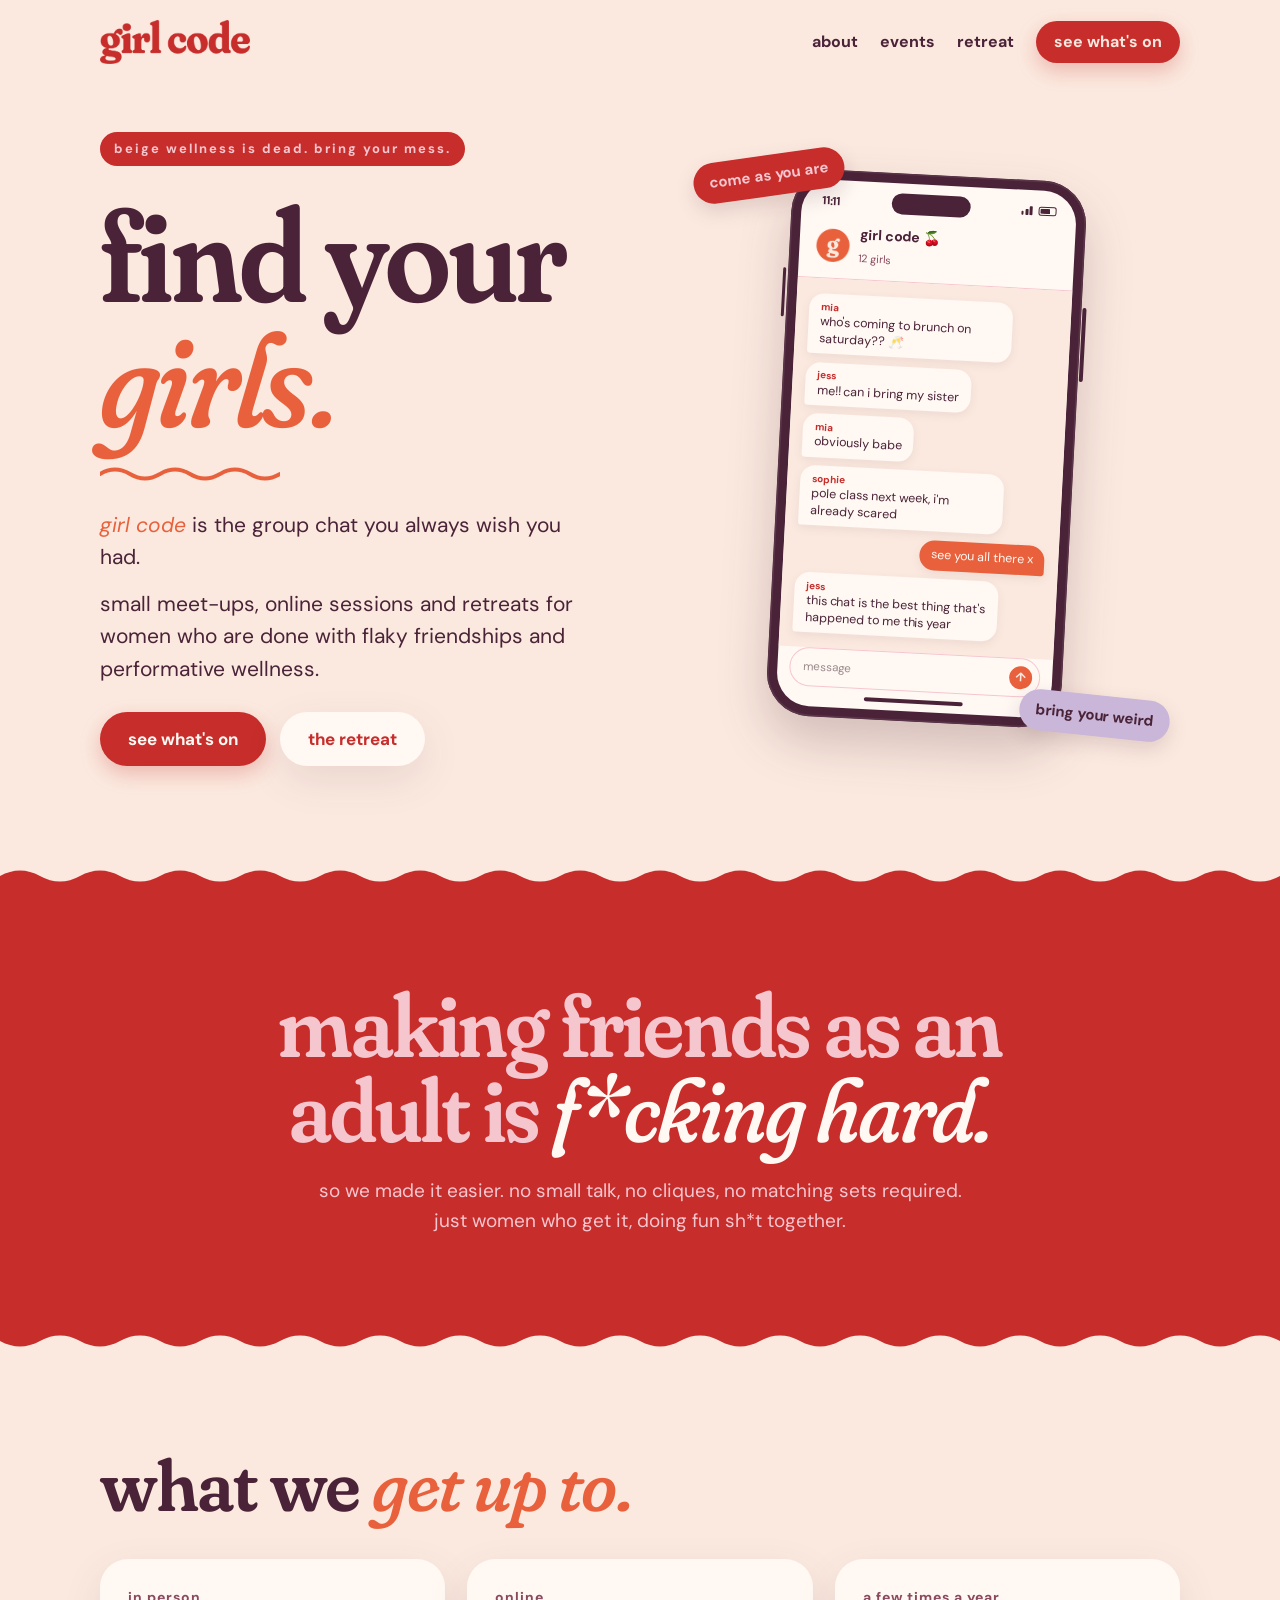
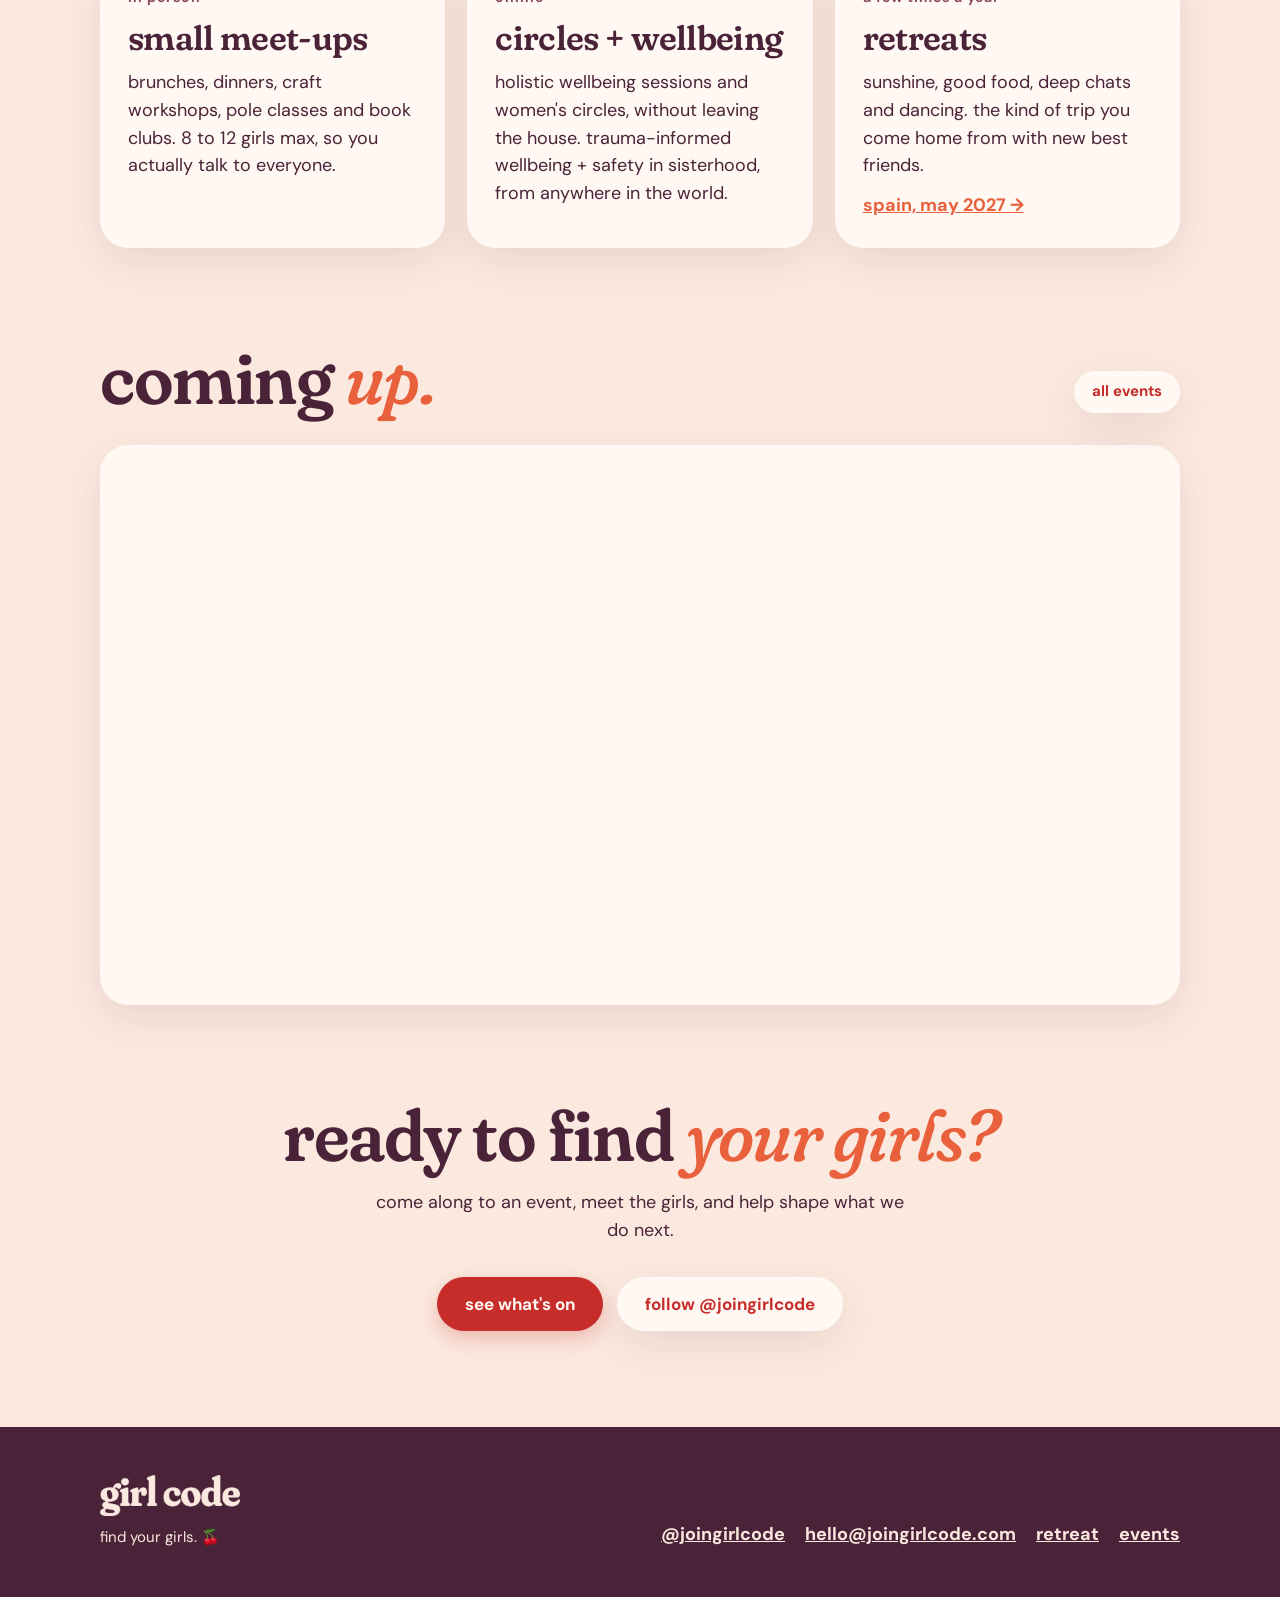
==== commit 0c47067e: "Add files via upload" ====
--- a/index.html
+++ b/index.html
@@ -88,7 +88,7 @@
       </div>
       <div class="card">
         <span class="card__meta">online</span>
-        <h3>wellbeing + women's circles</h3>
+        <h3>circles + wellbeing</h3>
         <p>holistic wellbeing sessions and women's circles, without leaving the house. trauma-informed wellbeing + safety in sisterhood, from anywhere in the world.</p>
       </div>
       <div class="card">
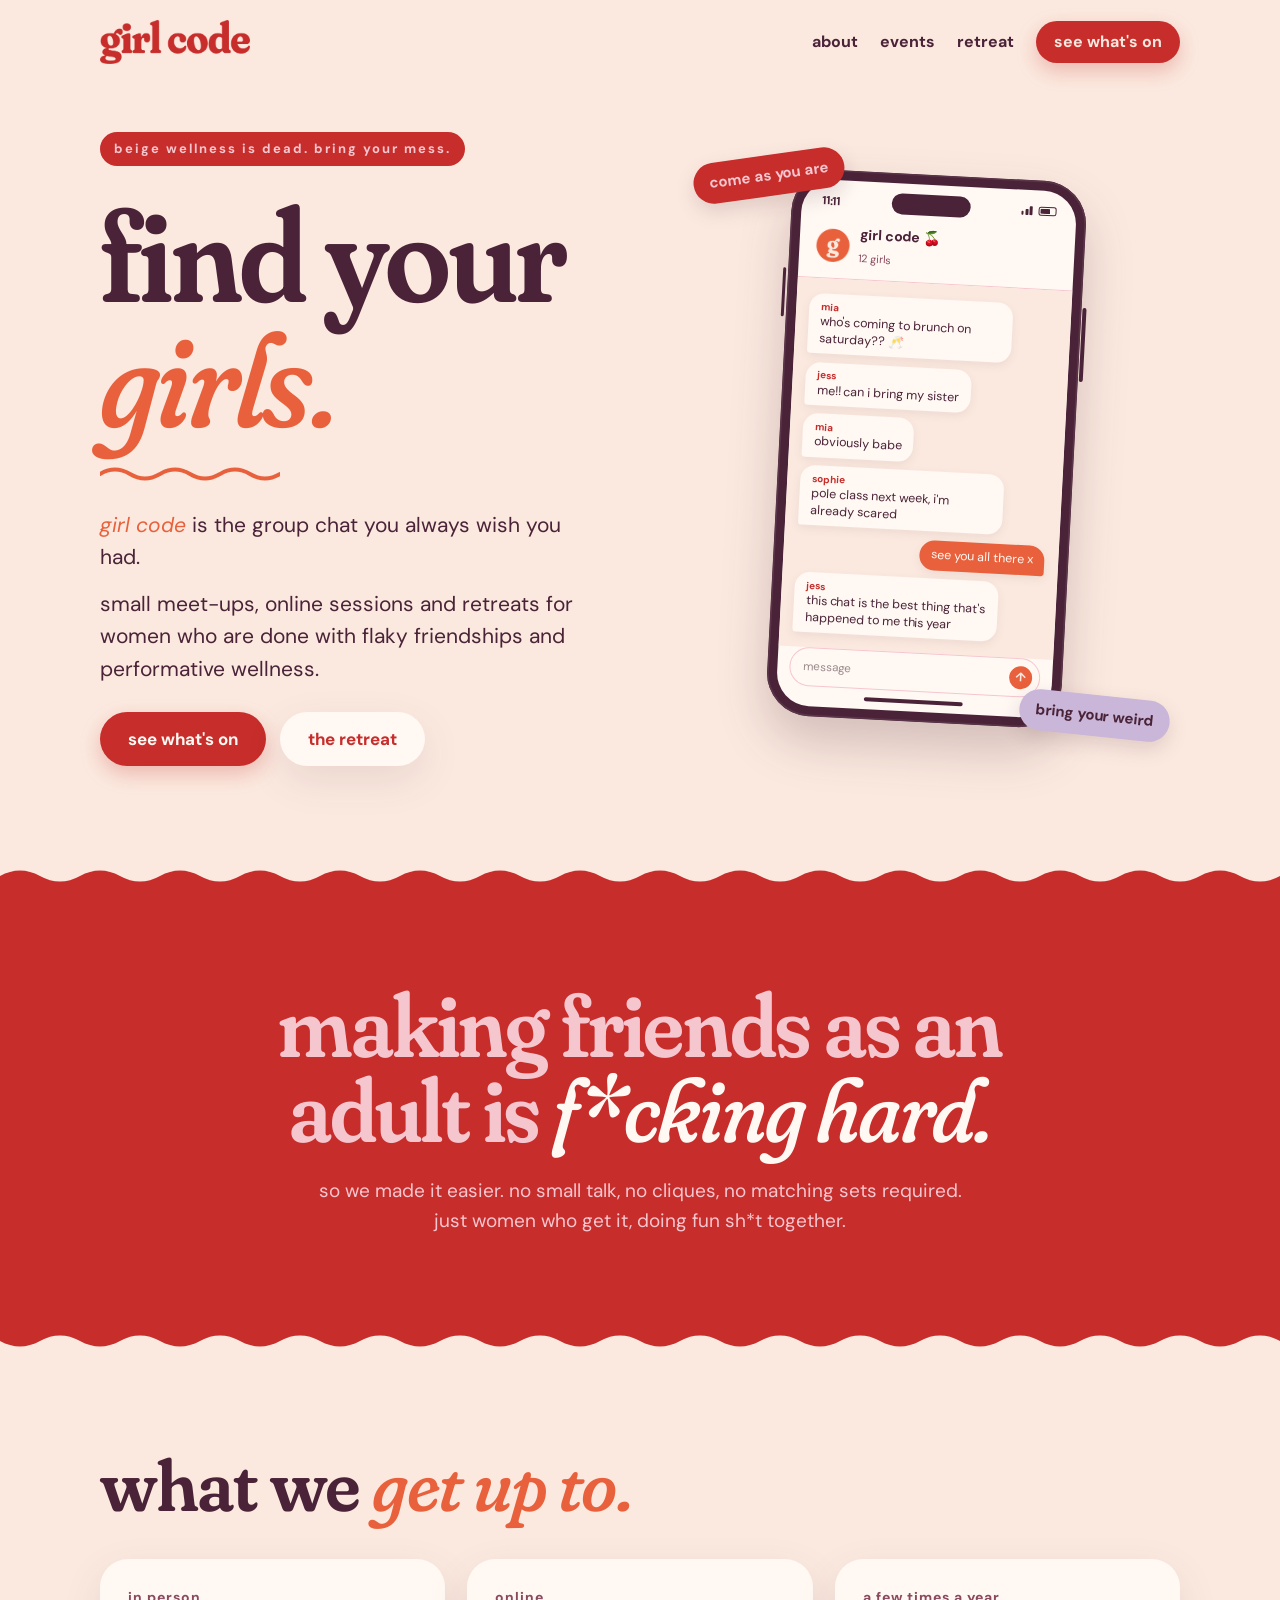
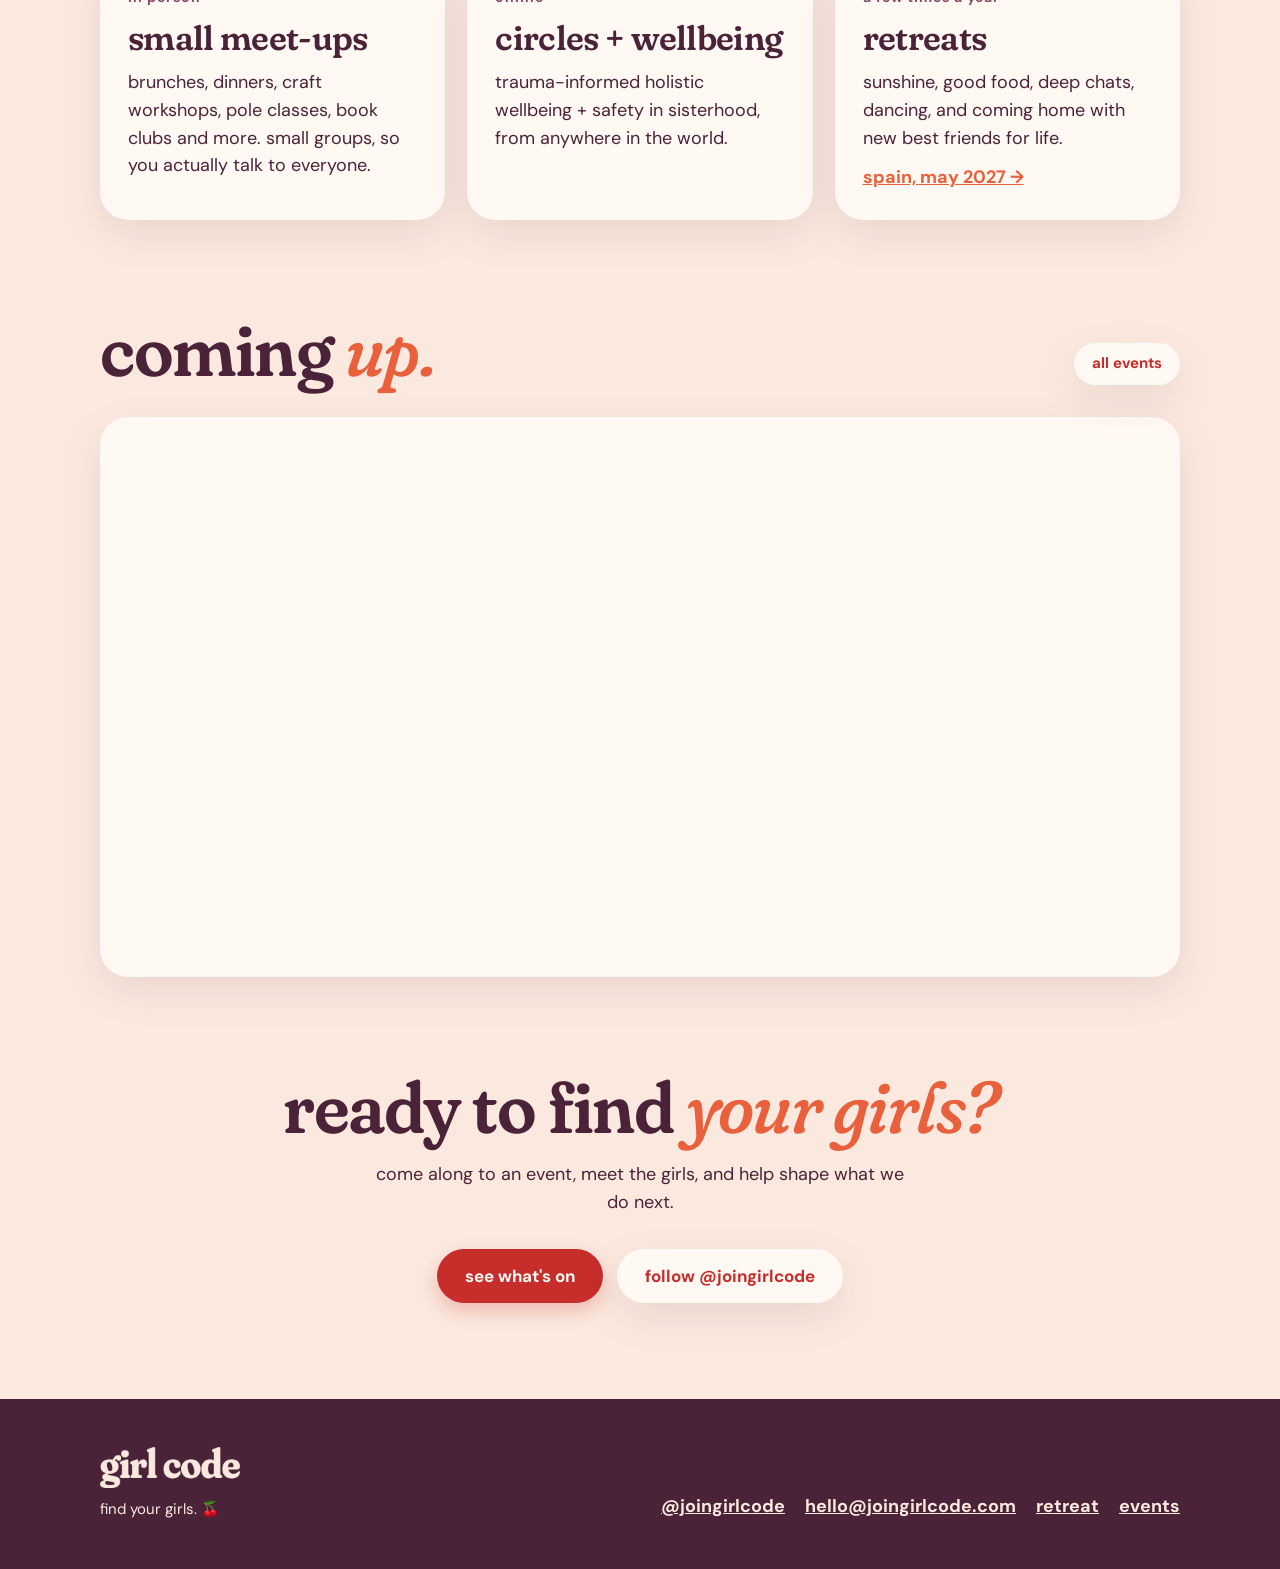
==== commit 7532272a: "Add files via upload" ====
--- a/index.html
+++ b/index.html
@@ -84,17 +84,17 @@
       <div class="card">
         <span class="card__meta">in person</span>
         <h3>small meet-ups</h3>
-        <p>brunches, dinners, craft workshops, pole classes and book clubs. 8 to 12 girls max, so you actually talk to everyone.</p>
+        <p>brunches, dinners, craft workshops, pole classes, book clubs and more. small groups, so you actually talk to everyone.</p>
       </div>
       <div class="card">
         <span class="card__meta">online</span>
         <h3>circles + wellbeing</h3>
-        <p>holistic wellbeing sessions and women's circles, without leaving the house. trauma-informed wellbeing + safety in sisterhood, from anywhere in the world.</p>
+        <p>trauma-informed holistic wellbeing + safety in sisterhood, from anywhere in the world.</p>
       </div>
       <div class="card">
         <span class="card__meta">a few times a year</span>
         <h3>retreats</h3>
-        <p>sunshine, good food, deep chats and dancing. the kind of trip you come home from with new best friends.</p><a class="rt-link" href="retreat.html">spain, may 2027 →</a>
+        <p>sunshine, good food, deep chats, dancing, and coming home with new best friends for life.</p><a class="rt-link" href="retreat.html">spain, may 2027 →</a>
       </div>
     </div>
   </div>
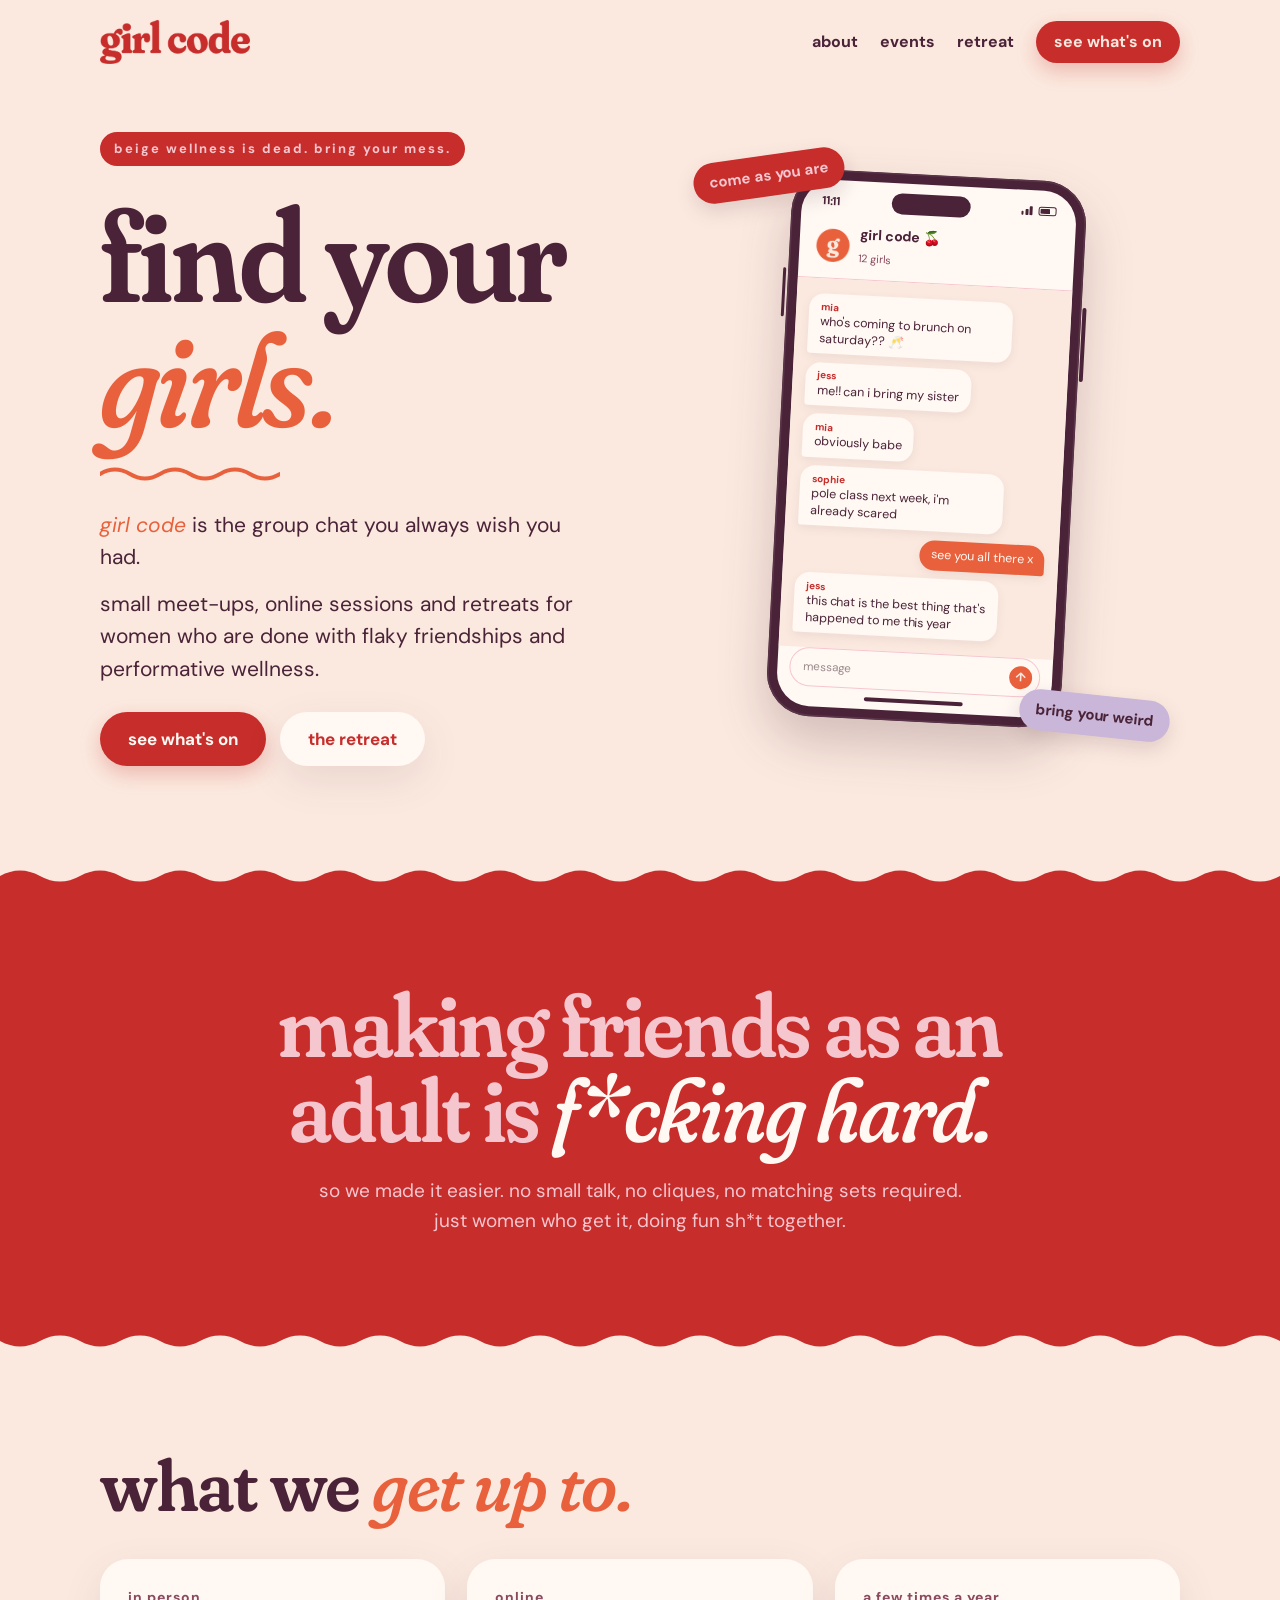
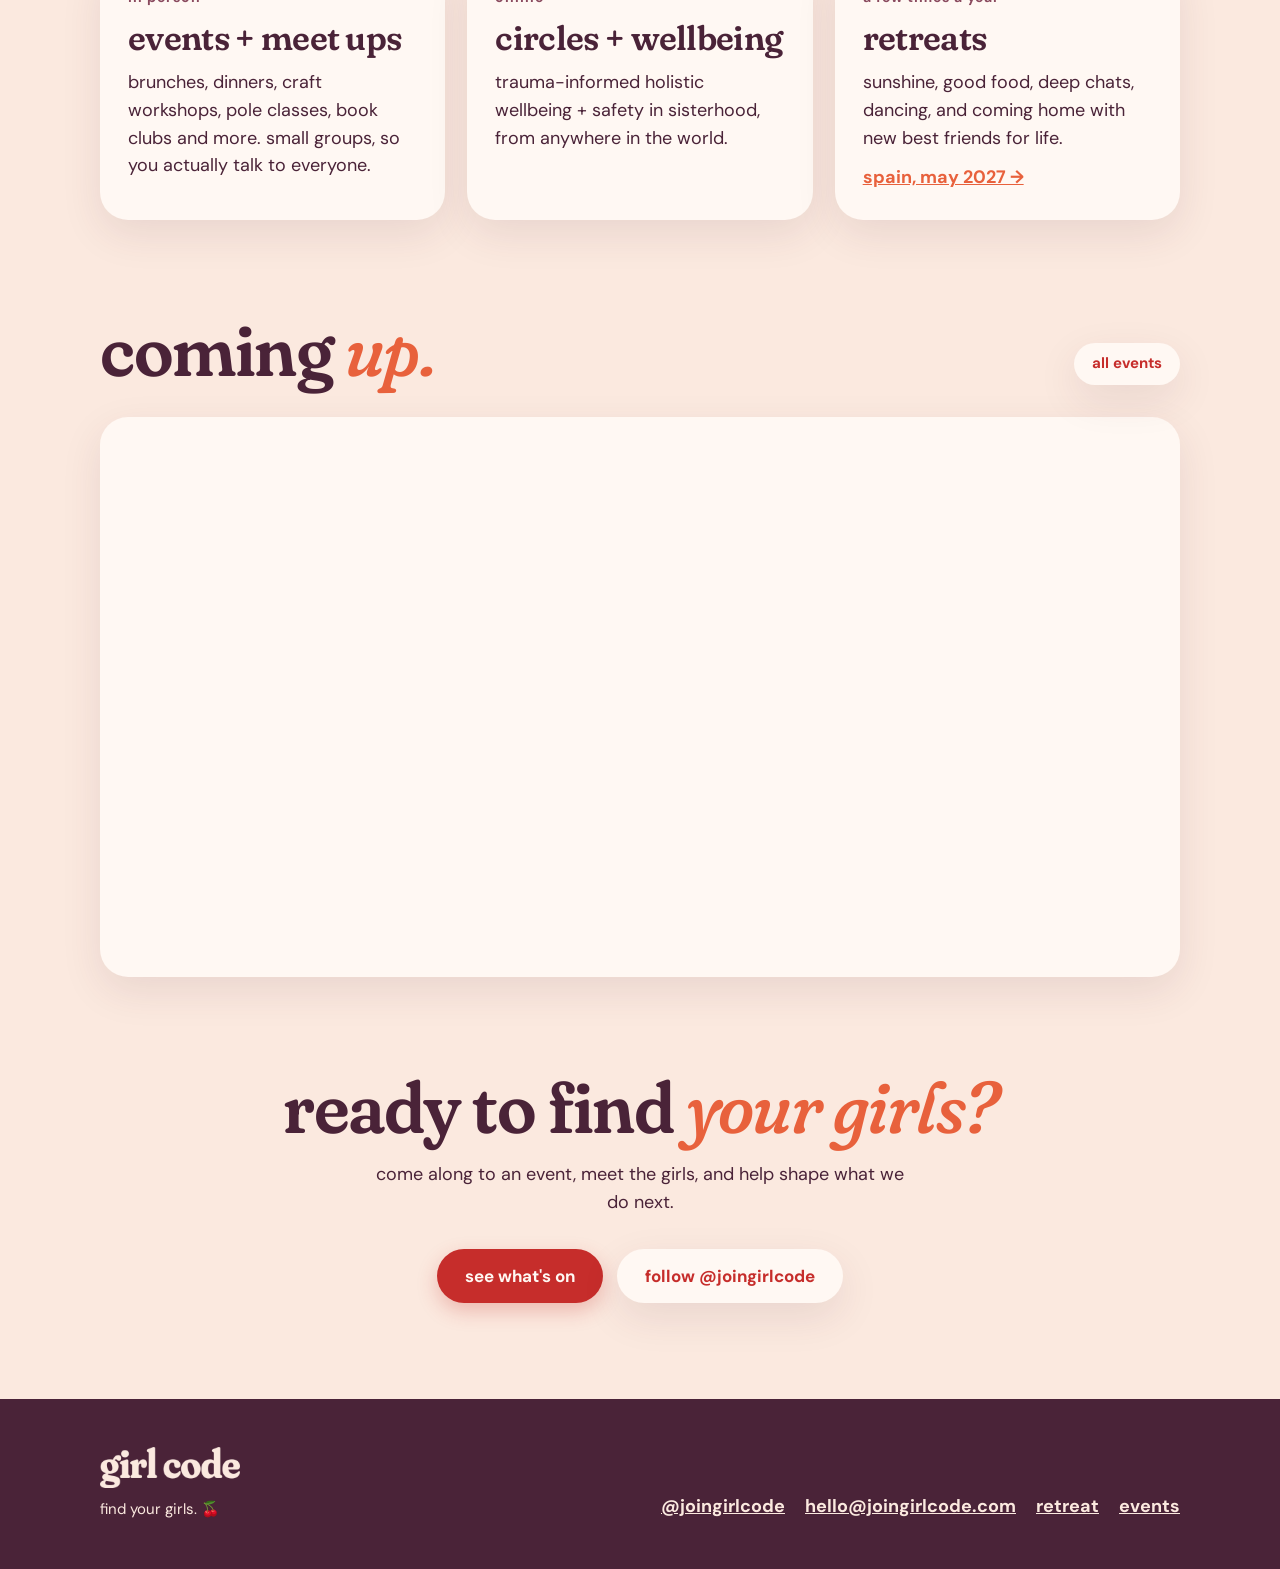
==== commit 35836d2a: "Add files via upload" ====
--- a/index.html
+++ b/index.html
@@ -83,7 +83,7 @@
     <div class="grid3">
       <div class="card">
         <span class="card__meta">in person</span>
-        <h3>small meet-ups</h3>
+        <h3>events + meet ups</h3>
         <p>brunches, dinners, craft workshops, pole classes, book clubs and more. small groups, so you actually talk to everyone.</p>
       </div>
       <div class="card">
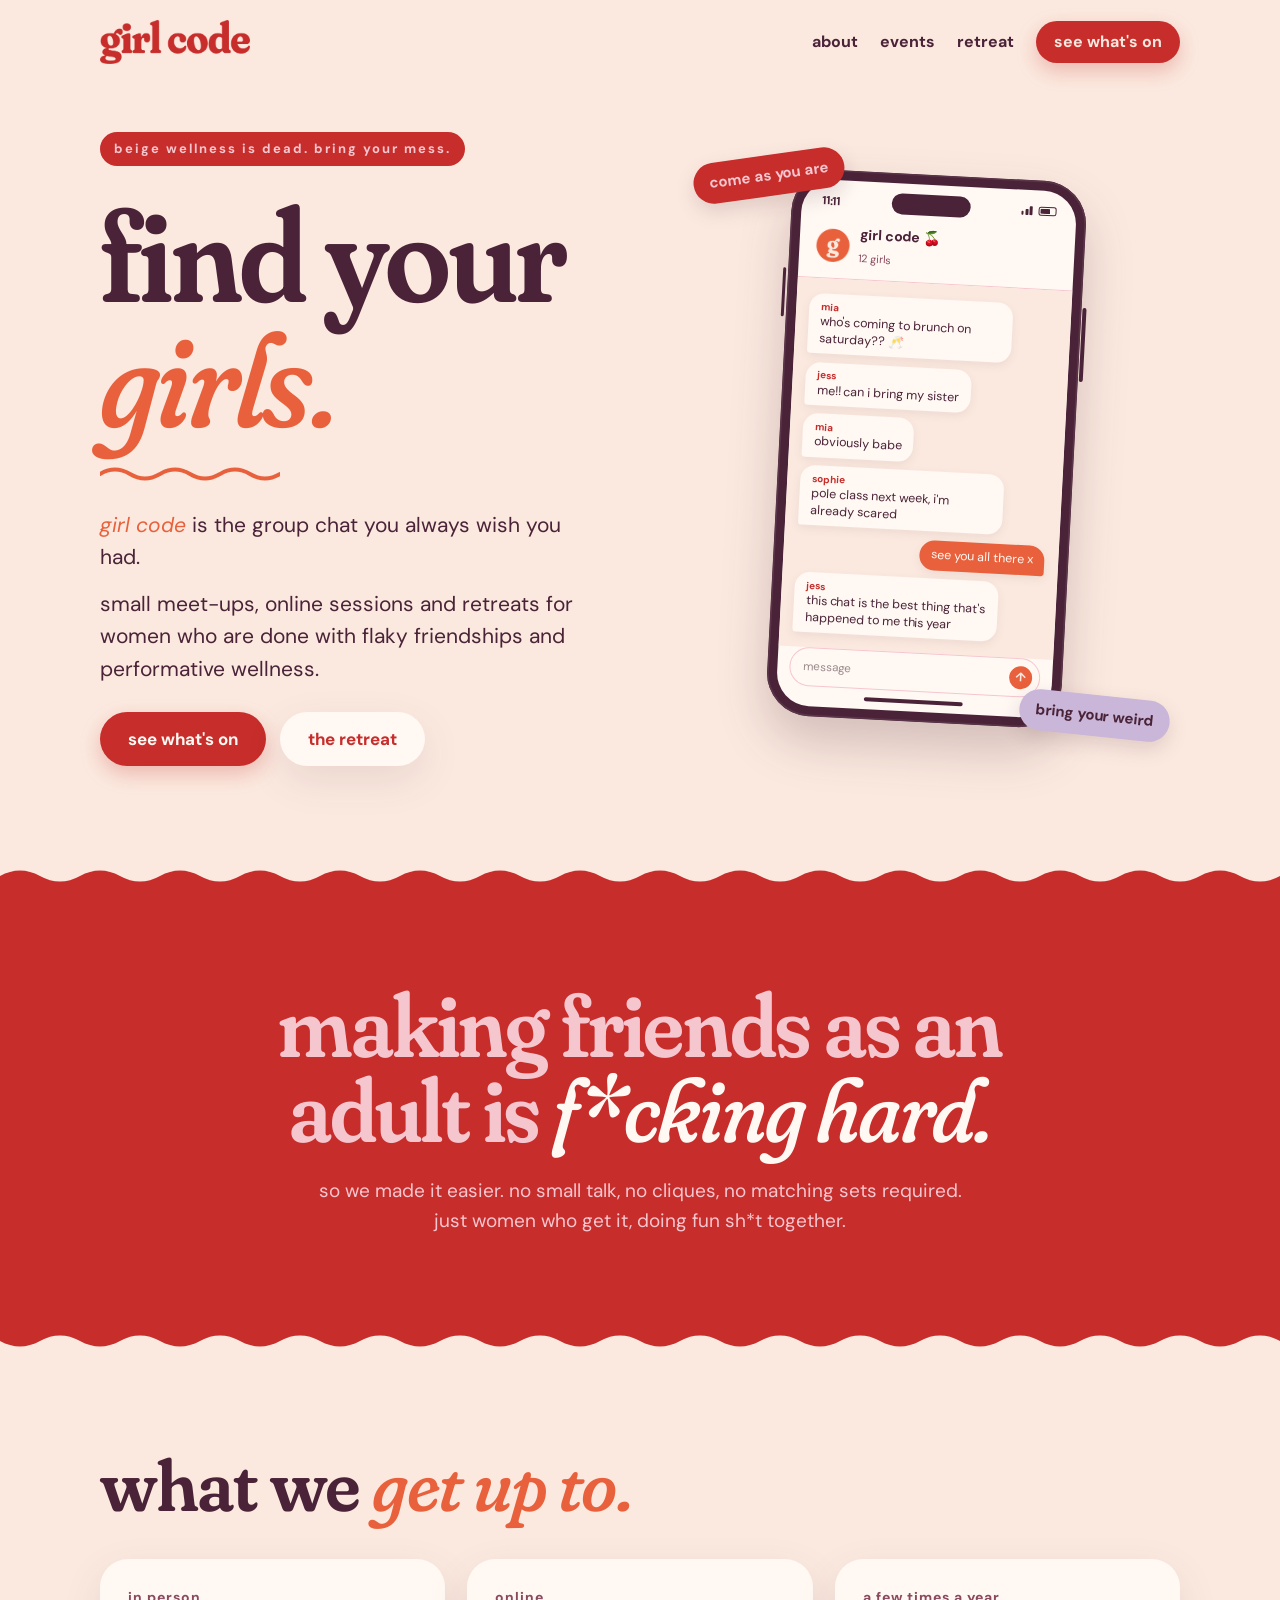
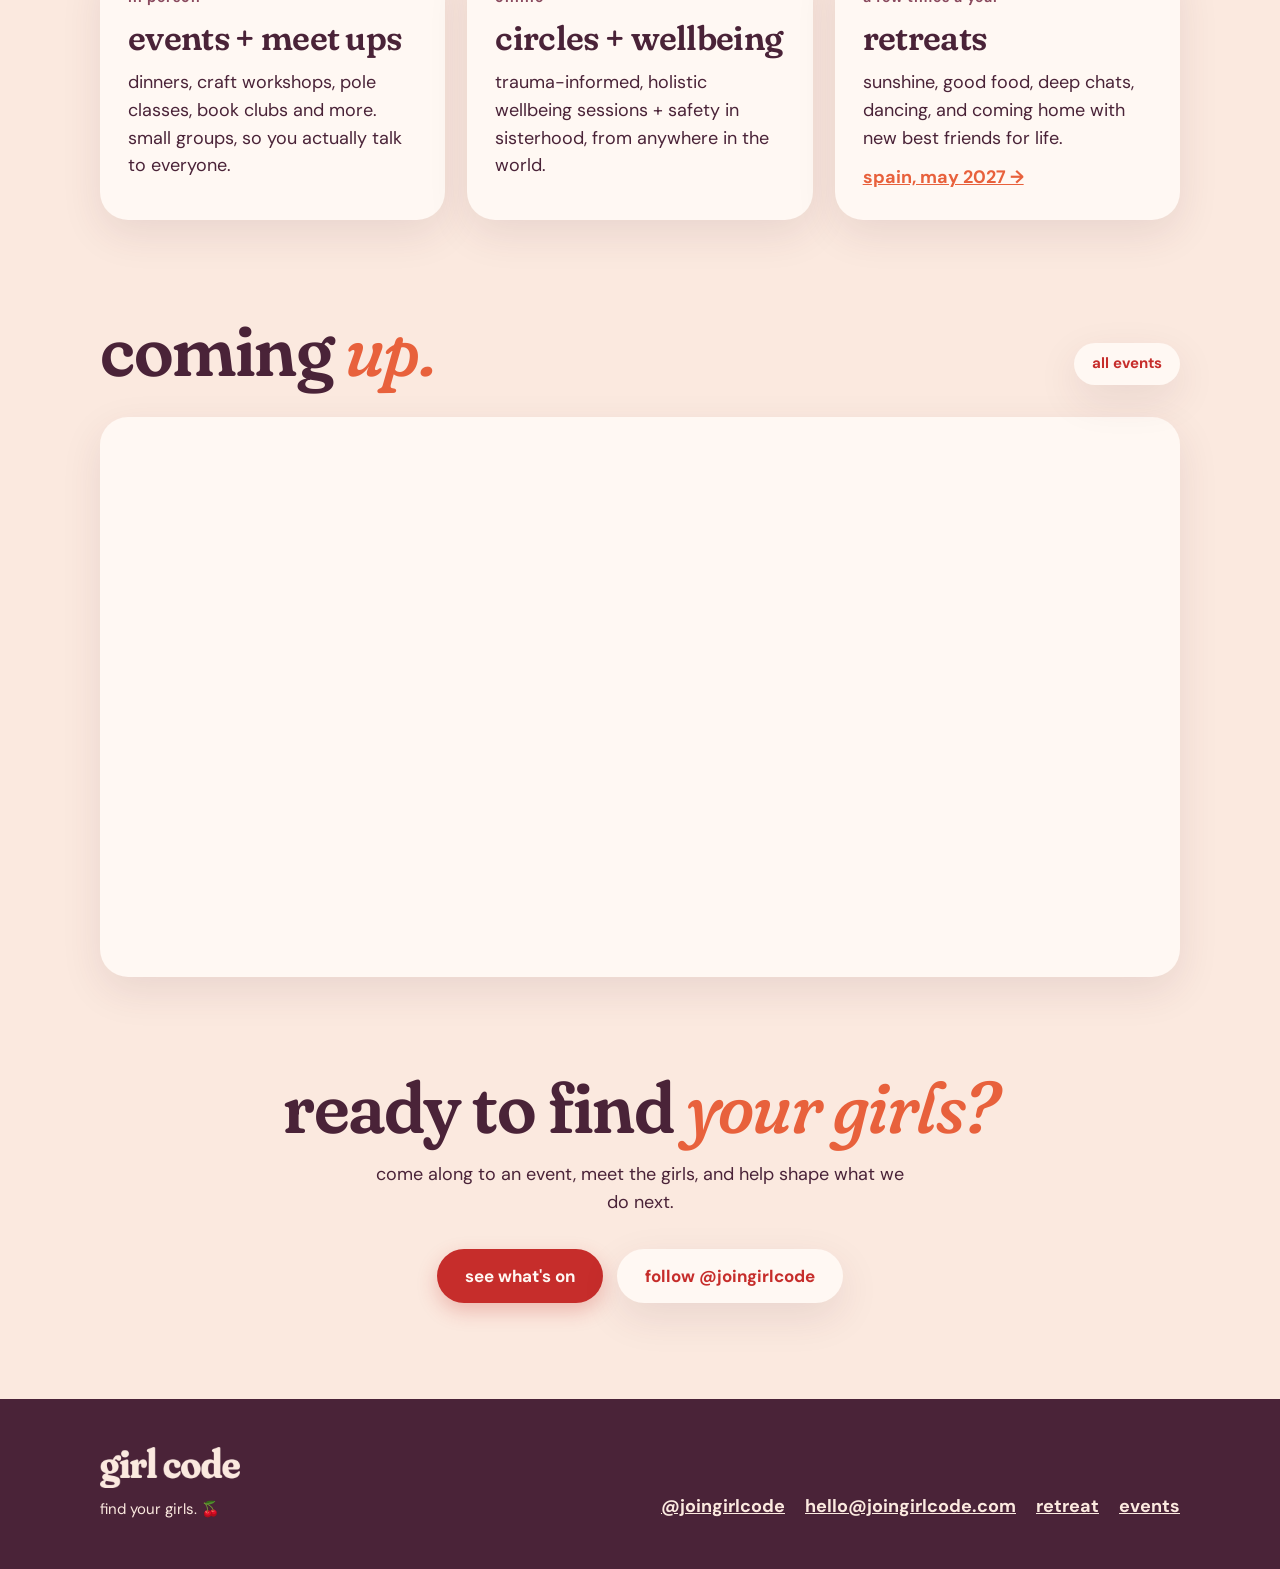
==== commit d4fd6054: "Add files via upload" ====
--- a/index.html
+++ b/index.html
@@ -84,12 +84,12 @@
       <div class="card">
         <span class="card__meta">in person</span>
         <h3>events + meet ups</h3>
-        <p>brunches, dinners, craft workshops, pole classes, book clubs and more. small groups, so you actually talk to everyone.</p>
+        <p>dinners, craft workshops, pole classes, book clubs and more. small groups, so you actually talk to everyone.</p>
       </div>
       <div class="card">
         <span class="card__meta">online</span>
         <h3>circles + wellbeing</h3>
-        <p>trauma-informed holistic wellbeing + safety in sisterhood, from anywhere in the world.</p>
+        <p>trauma-informed, holistic wellbeing sessions + safety in sisterhood, from anywhere in the world.</p>
       </div>
       <div class="card">
         <span class="card__meta">a few times a year</span>
